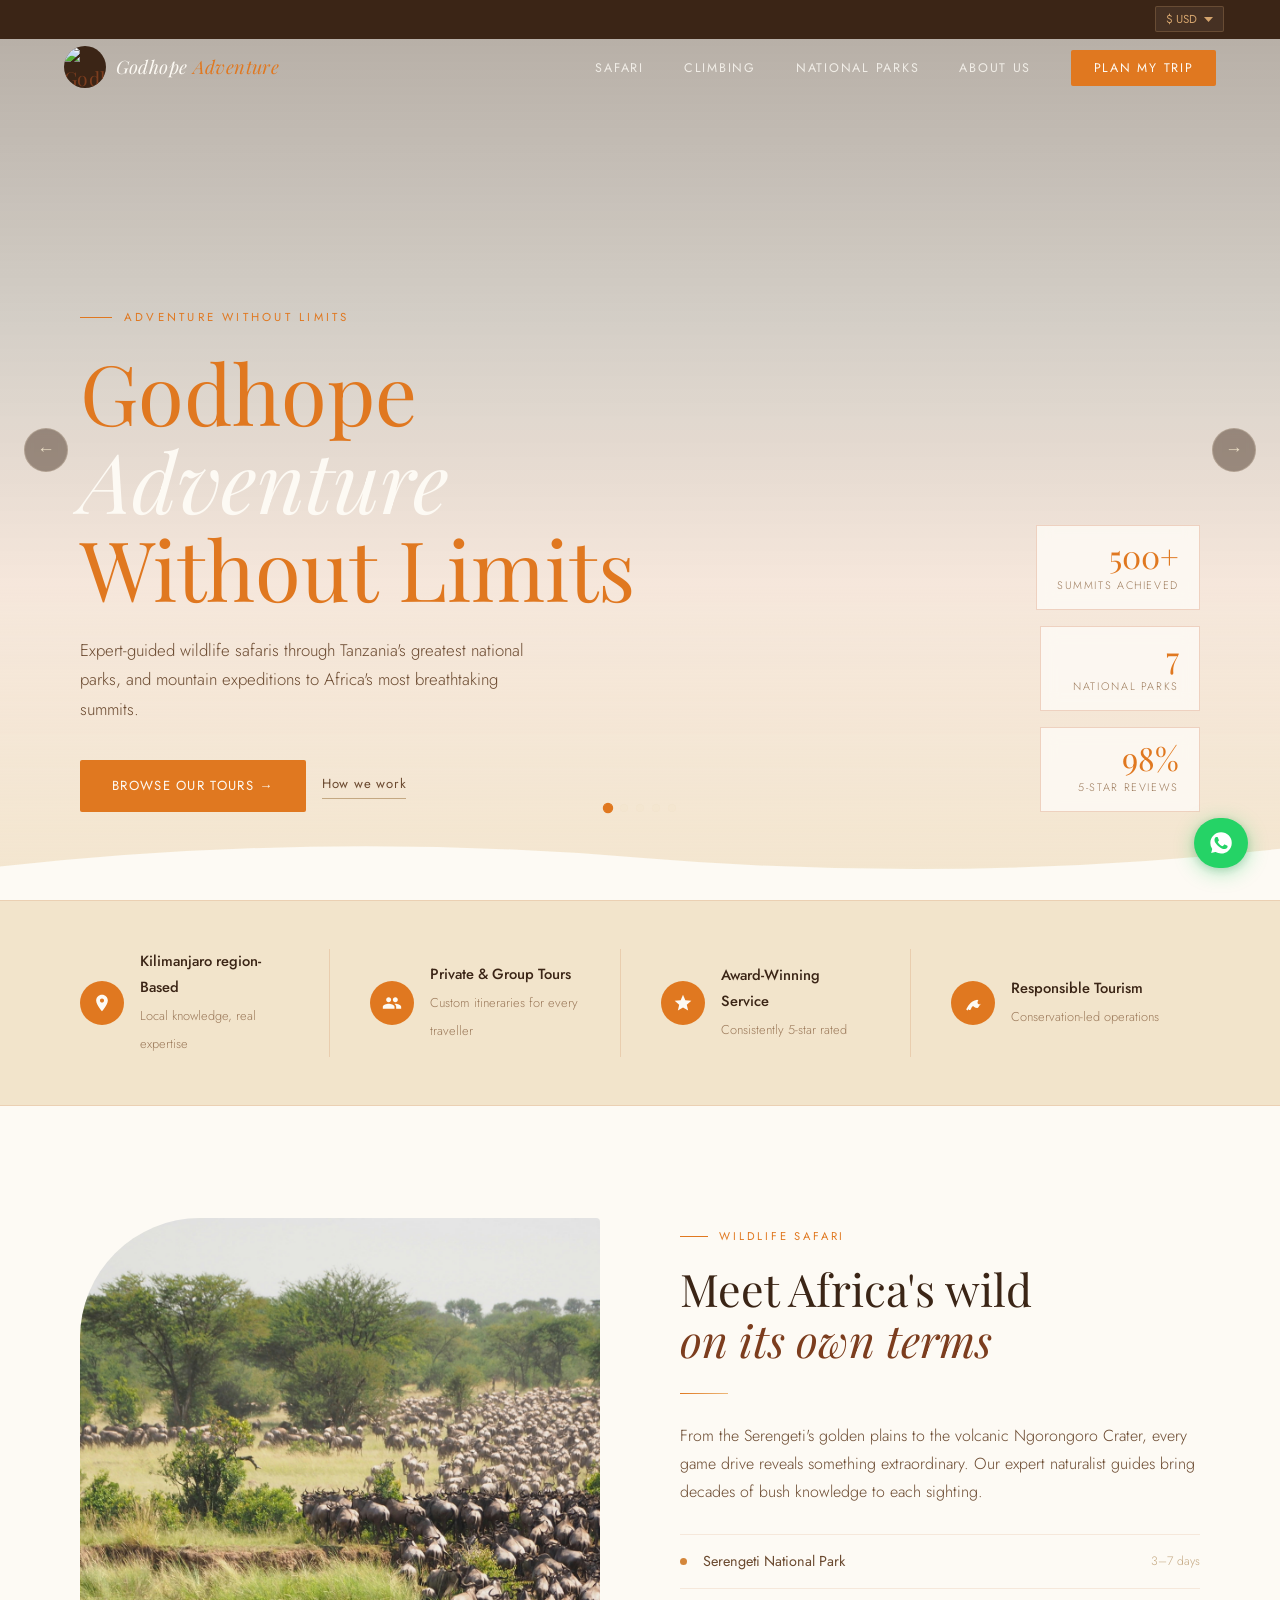
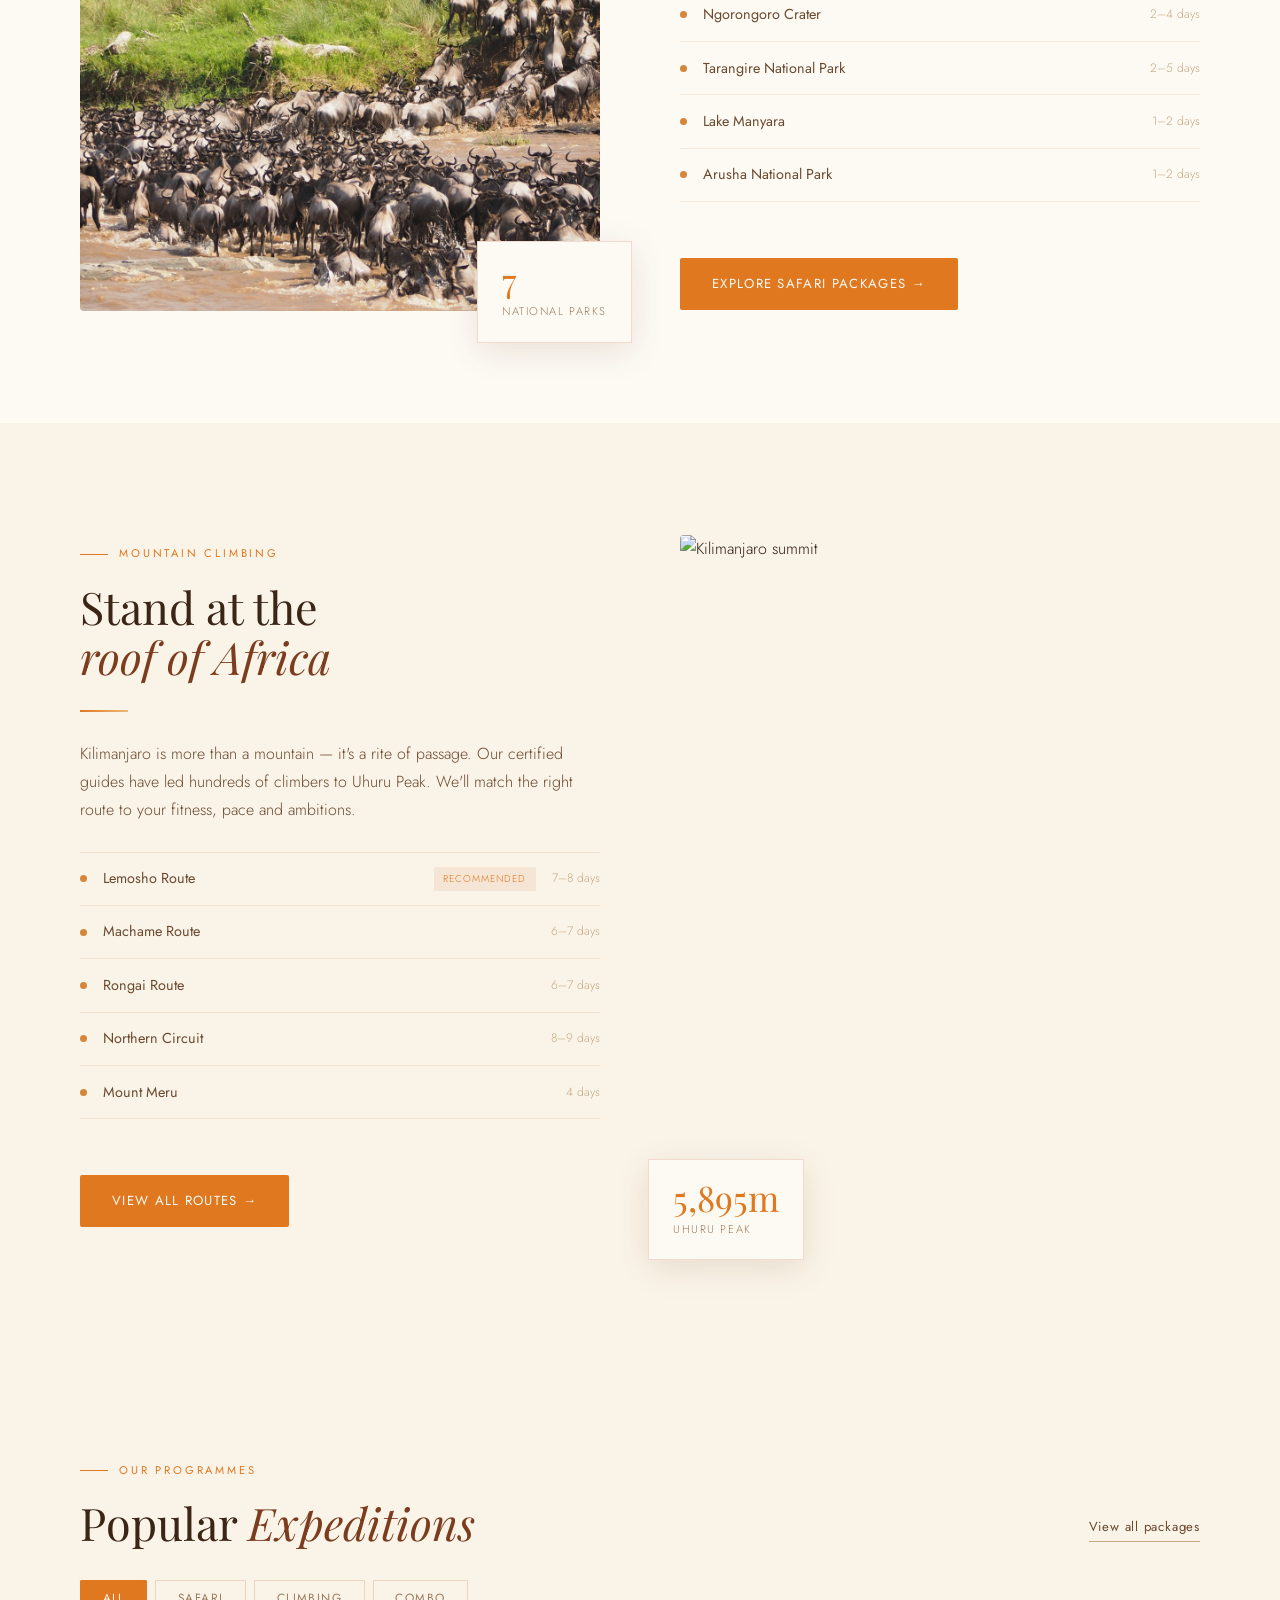
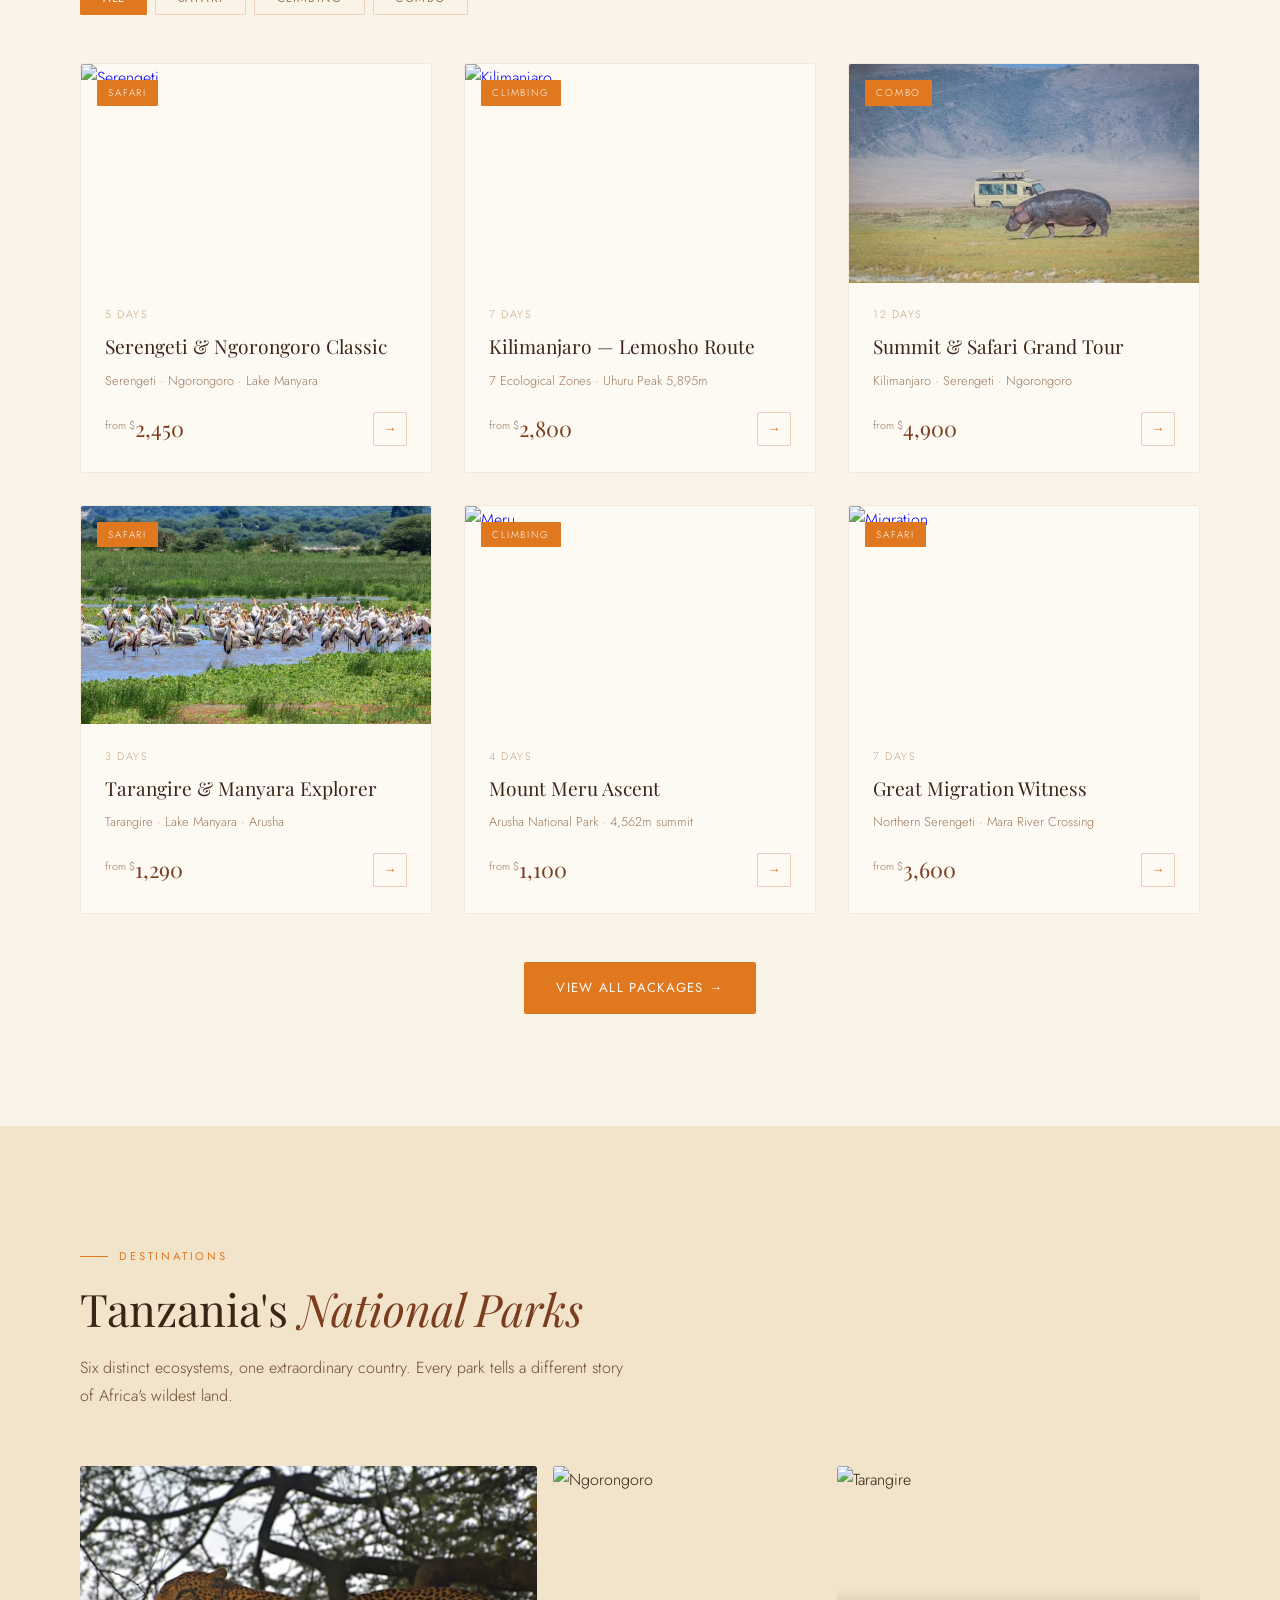
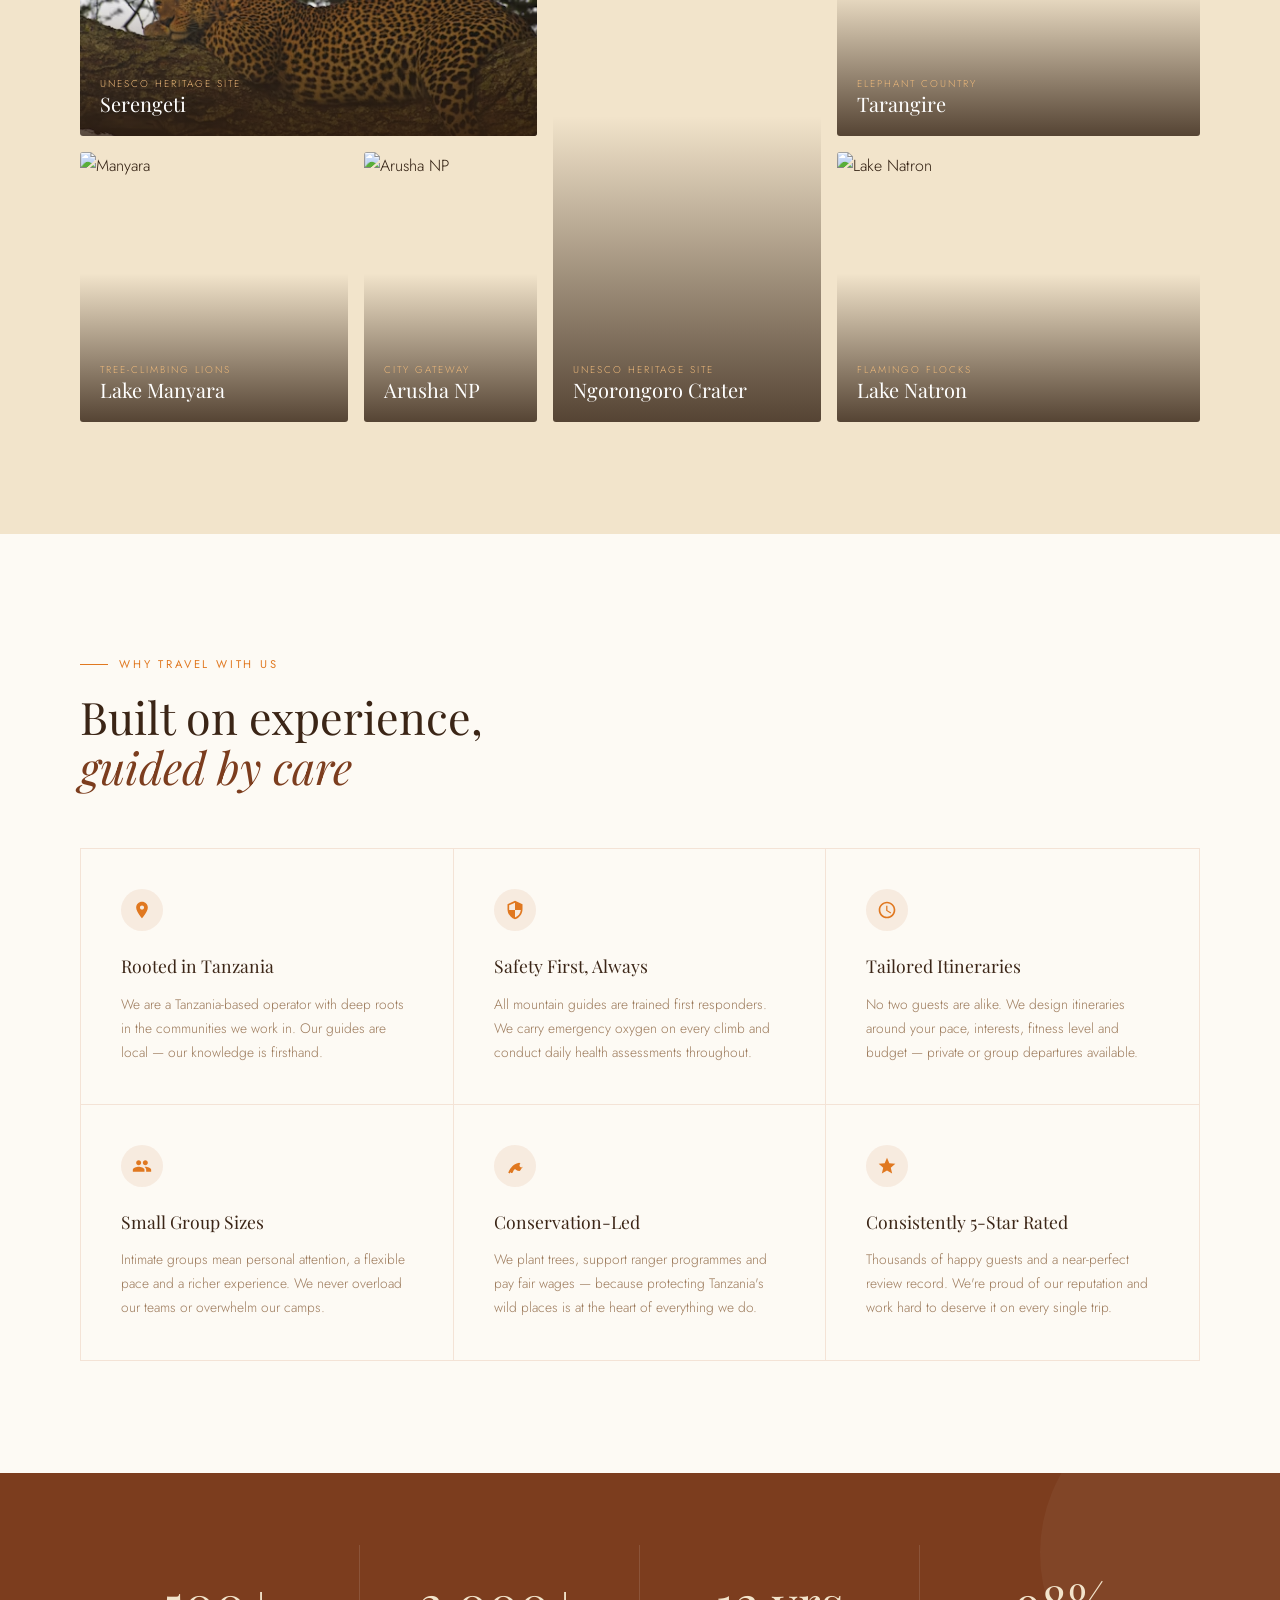
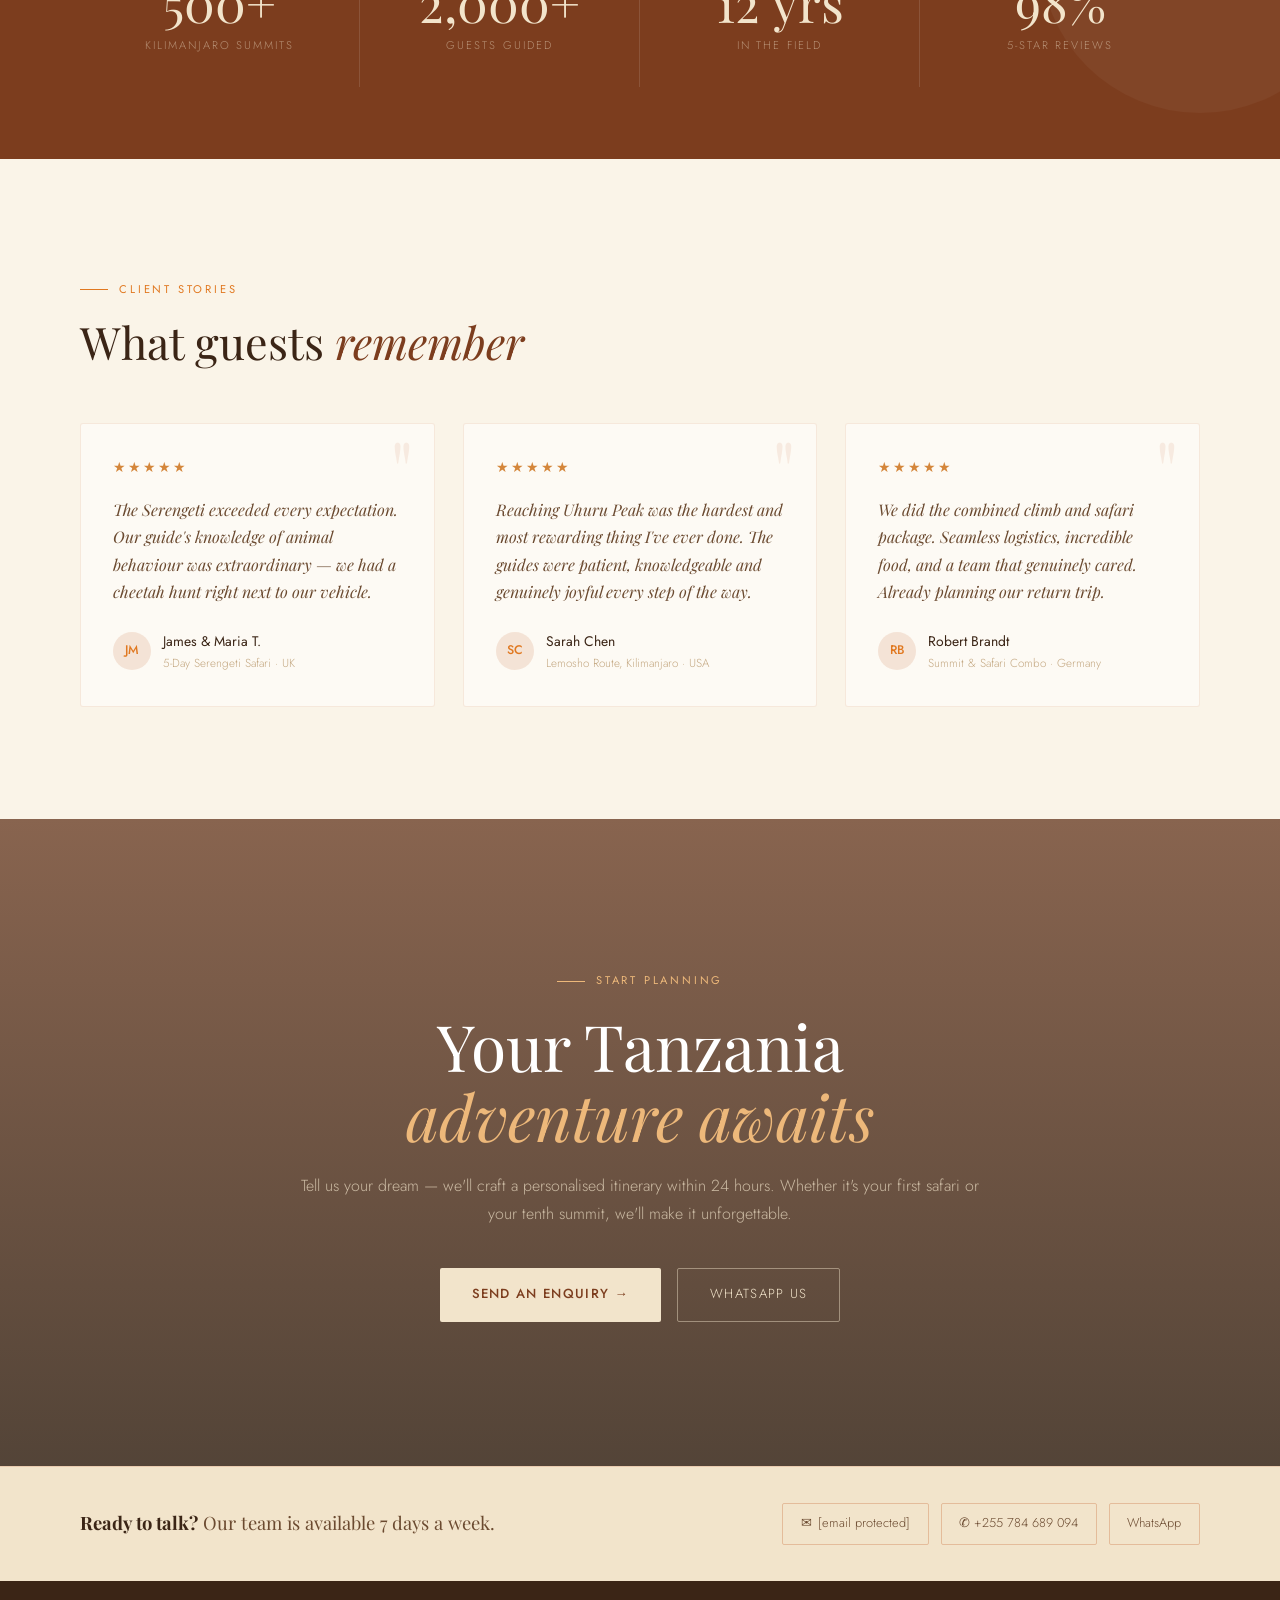
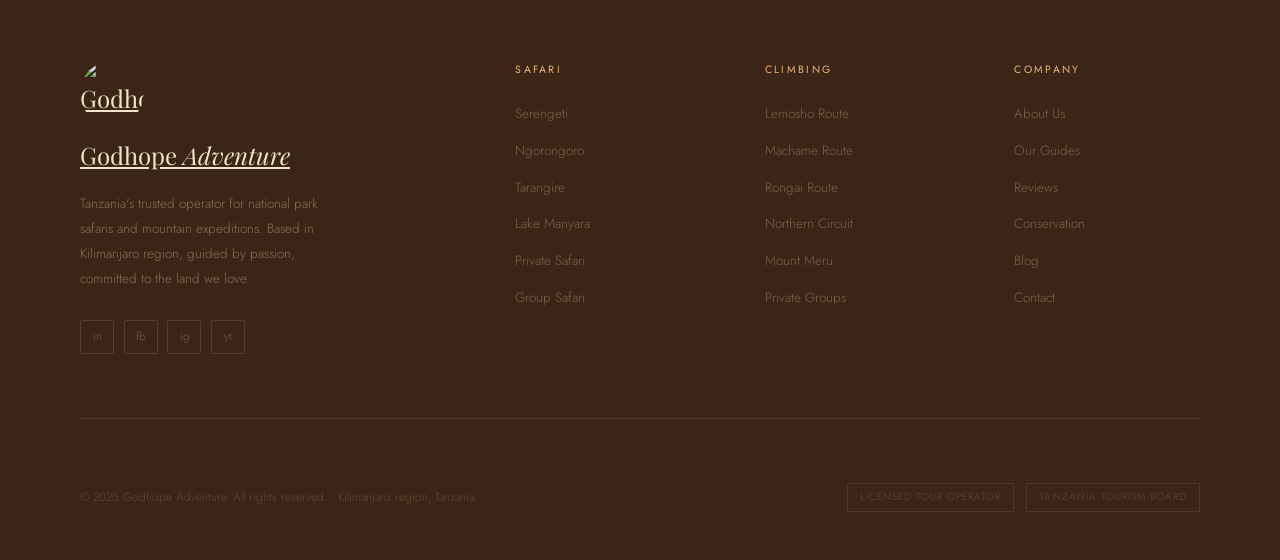
==== index.html @ 9b7dcb8c "Update index.html" ====
<!DOCTYPE html>
<html lang="en">
<head>
<meta charset="UTF-8">
<meta name="viewport" content="width=device-width, initial-scale=1.0">
<title>Godhope Adventure | Tanzania Safari &amp; Climbing</title>
<link rel="icon" type="logo.jpg" href="favicon.ico">
<link rel="preconnect" href="https://fonts.googleapis.com">
<link href="https://fonts.googleapis.com/css2?family=Playfair+Display:ital,wght@0,400;0,500;1,400;1,500&family=Jost:wght@300;400;500&display=swap" rel="stylesheet">
<style>
/* ── FLOATING WHATSAPP ── */
.wa-float{position:fixed;bottom:2rem;right:2rem;z-index:800;display:flex;align-items:center;gap:.6rem;background:#25D366;color:#fff;padding:.75rem 1.1rem .75rem .85rem;border-radius:50px;text-decoration:none;box-shadow:0 4px 20px rgba(37,211,102,.4),0 2px 8px rgba(0,0,0,.15);transition:transform .2s,box-shadow .2s,max-width .3s,padding .3s;overflow:hidden;max-width:54px;animation:wa-pulse 2.5s ease-out 2s 3}
.wa-float:hover{transform:translateY(-2px);box-shadow:0 8px 28px rgba(37,211,102,.5),0 4px 12px rgba(0,0,0,.15);max-width:200px;padding:.75rem 1.25rem .75rem .9rem}
.wa-float svg{width:26px;height:26px;fill:#fff;flex-shrink:0}
.wa-float-label{font-family:var(--sans);font-size:.82rem;font-weight:500;letter-spacing:.04em;white-space:nowrap;opacity:0;transform:translateX(-6px);transition:opacity .2s .05s,transform .2s .05s;pointer-events:none}
.wa-float:hover .wa-float-label{opacity:1;transform:translateX(0)}
@keyframes wa-pulse{0%{box-shadow:0 0 0 0 rgba(37,211,102,.5),0 4px 20px rgba(37,211,102,.4)}70%{box-shadow:0 0 0 12px rgba(37,211,102,0),0 4px 20px rgba(37,211,102,.4)}100%{box-shadow:0 0 0 0 rgba(37,211,102,0),0 4px 20px rgba(37,211,102,.4)}}
@media(max-width:960px){.wa-float{bottom:1.25rem;right:1.25rem;padding:.7rem;border-radius:50%;max-width:48px}.wa-float:hover{max-width:48px;padding:.7rem;border-radius:50%}.wa-float-label{display:none}}

/* ── NAV ── */
nav{position:fixed;top:0;left:0;right:0;z-index:500;display:flex;align-items:center;justify-content:space-between;padding:1rem 4rem;transition:background .35s,padding .3s,box-shadow .3s}
nav.scrolled{background:rgba(253,250,244,.97);padding:.75rem 4rem;box-shadow:0 1px 0 rgba(124,61,30,.12);backdrop-filter:blur(12px)}
.nav-logo{display:flex;align-items:center;gap:.55rem;text-decoration:none;flex-shrink:0}
.nav-logo-img{width:44px;height:44px;object-fit:contain;border-radius:50%;background:var(--bark);flex-shrink:0}
.nav-logo-text{font-family:var(--serif);font-size:1.15rem;line-height:1.2;color:var(--warm-white);transition:color .3s}
.nav-logo-text em{font-style:italic;color:var(--amber-pale)}
nav.scrolled .nav-logo-text{color:var(--bark)}
nav.scrolled .nav-logo-text em{color:var(--terra)}
.nav-links{display:flex;gap:2.25rem;list-style:none;align-items:center}
.nav-links a{color:rgba(253,250,244,.85);text-decoration:none;font-size:.78rem;letter-spacing:.13em;text-transform:uppercase;font-weight:400;transition:color .2s;white-space:nowrap}
nav.scrolled .nav-links a{color:var(--text-mid)}
.nav-links a:hover{color:var(--amber-pale)}
nav.scrolled .nav-links a:hover{color:var(--terra)}
.nav-cta{background:var(--terra)!important;color:var(--warm-white)!important;padding:.5rem 1.25rem!important;border-radius:2px;border-bottom:none!important;transition:background .2s!important}
.nav-cta:hover{background:var(--clay)!important}
.hamburger{display:none;flex-direction:column;gap:5px;cursor:pointer;z-index:600;padding:4px;background:none;border:none}
.hamburger span{display:block;width:24px;height:2px;background:rgba(253,250,244,.9);border-radius:2px;transition:background .3s}
nav.scrolled .hamburger span{background:var(--bark)}
/* ── MOBILE NAV ─────────────────────────────────────── */
.mobile-nav{
  display:none;
  position:fixed;
  inset:0;
  z-index:700;
  flex-direction:column;
  align-items:center;
  justify-content:center;
  gap:0;
  background:var(--bark);
  overflow-y:auto;
}
.mobile-nav.open{display:flex}
.mobile-nav-close{
  position:absolute;
  top:1.25rem;
  right:1.25rem;
  width:40px;
  height:40px;
  display:flex;
  align-items:center;
  justify-content:center;
  font-size:1.4rem;
  color:var(--sand);
  cursor:pointer;
  background:rgba(255,255,255,.08);
  border:1px solid rgba(242,228,203,.15);
  border-radius:50%;
  line-height:1;
  transition:background .2s,color .2s;
}
.mobile-nav-close:hover{background:var(--terra);color:#fff;border-color:var(--terra)}
.mob-nav-logo{
  width:80px;
  height:80px;
  object-fit:contain;
  border-radius:50%;
  background:rgba(255,255,255,.08);
  display:block;
  flex-shrink:0;
  margin-bottom:1.5rem;
  border:2px solid rgba(237,184,122,.2);
}
.mobile-nav a{
  font-family:var(--serif);
  font-size:1.6rem;
  font-weight:400;
  color:rgba(242,228,203,.75);
  text-decoration:none;
  padding:.6rem 2rem;
  width:100%;
  text-align:center;
  transition:color .2s,background .2s;
  border-bottom:1px solid rgba(242,228,203,.06);
}
.mobile-nav a:first-of-type{border-top:1px solid rgba(242,228,203,.06)}
.mobile-nav a:hover{color:var(--amber-pale);background:rgba(255,255,255,.04)}
.mobile-nav a.active{
  color:var(--terra);
  background:rgba(224,120,32,.08);
}
.mobile-nav .mob-nav-cta{
  margin-top:1.5rem;
  background:var(--terra);
  color:#fff !important;
  border-radius:2px;
  padding:.75rem 2.5rem !important;
  font-size:1rem !important;
  border:none !important;
  width:auto !important;
  font-family:var(--sans) !important;
  letter-spacing:.08em;
  text-transform:uppercase;
}
.mobile-nav .mob-nav-cta:hover{background:var(--clay) !important}

@media(max-width:960px){
  nav{padding:.9rem 1.5rem!important}
  .nav-links{display:none!important}
  .hamburger{display:flex!important}
}

*, *::before, *::after { box-sizing: border-box; margin: 0; padding: 0; }

:root {
  --clay:        #7C3D1E;
  --clay-dark:   #5A2A0F;
  --terra:       #E07820;
  --terra-light: #F0963A;
  --amber:       #D4863A;
  --amber-pale:  #EDB87A;
  --sand:        #F2E4CB;
  --sand-light:  #FAF4E8;
  --sand-mid:    #EDD9B6;
  --bark:        #3B2516;
  --bark-mid:    #5C3D26;
  --warm-white:  #FDFAF4;
  --text:        #2E1C0E;
  --text-mid:    #6B4A30;
  --text-muted:  #9C7A5B;
  --text-faint:  #C4A882;
  --serif: 'Playfair Display', Georgia, serif;
  --sans: 'Jost', sans-serif;
}

html { scroll-behavior: smooth; }
body {
  background: var(--warm-white);
  color: var(--text);
  font-family: var(--sans);
  font-weight: 300;
  line-height: 1.75;
  overflow-x: hidden;
}


nav.scrolled {
  background: rgba(253,250,244,0.96);
  padding: 1rem 5rem;
  box-shadow: 0 1px 0 rgba(124,61,30,0.12);
  backdrop-filter: blur(12px);
}
.nav-logo {
  font-family: var(--serif);
  font-size: 1.2rem;
  color: var(--clay);
  text-decoration: none;
  letter-spacing: 0.02em;
  display: flex;
  align-items: center;
  gap: 0.6rem;
}
.nav-logo-img {
  width: 42px; height: 42px;
  object-fit: contain; border-radius: 50%;
  flex-shrink: 0; background: var(--bark);
}
.nav-logo-text { line-height: 1.15; }
.nav-logo-text em { font-style: italic; color: var(--terra); }
nav.scrolled .nav-logo-text { color: var(--bark); }
.nav-logo span { font-style: italic; }
.nav-links { display: flex; gap: 2.5rem; list-style: none; }
.nav-links a {
  color: rgba(253,250,244,0.82);
  text-decoration: none;
  font-size: 0.78rem;
  letter-spacing: 0.14em;
  text-transform: uppercase;
  font-weight: 400;
  transition: color 0.2s;
}
nav.scrolled .nav-links a { color: var(--text-mid); }
.nav-links a:hover { color: var(--amber-pale); }
nav.scrolled .nav-links a:hover { color: var(--terra); }
.nav-cta {
  background: var(--terra) !important;
  color: var(--warm-white) !important;
  padding: 0.55rem 1.4rem !important;
  border-radius: 2px;
  transition: background 0.2s !important;
}
nav.scrolled .nav-cta { color: var(--warm-white) !important; }
.nav-cta:hover { background: var(--clay) !important; color: var(--warm-white) !important; }
.hamburger { display: none; flex-direction: column; gap: 5px; cursor: pointer; }
.hamburger span { display: block; width: 22px; height: 1.5px; background: var(--warm-white); transition: background 0.3s; }
nav.scrolled .hamburger span { background: var(--terra); }

/* ── HERO ── */
.hero {
  height: 100vh; min-height: 640px;
  position: relative; overflow: hidden;
  display: flex; align-items: flex-end;
}

  
/* ── HERO SLIDESHOW ── */
.hero-slides { position:absolute; inset:0; }
.hero-slide {
  position:absolute; inset:0;
  background-size:cover; background-position:center;
  opacity:0;
  transition:opacity 1.2s ease-in-out;
  will-change:opacity;
}
.hero-slide.active { opacity:1; }
 
/* Arrows */
.hero-arrow {
  position:absolute; top:50%; z-index:4;
  transform:translateY(-50%);
  width:44px; height:44px;
  background:rgba(59,37,22,.45);
  border:1px solid rgba(242,228,203,.25);
  border-radius:50%;
  display:flex; align-items:center; justify-content:center;
  cursor:pointer; color:rgba(242,228,203,.9);
  font-size:1.1rem; line-height:1;
  transition:background .2s, border-color .2s;
  backdrop-filter:blur(4px);
  user-select:none;
}
.hero-arrow:hover { background:var(--terra); border-color:var(--terra); }
.hero-arrow-prev { left:1.5rem; }
.hero-arrow-next { right:1.5rem; }
 
/* Dots */
.hero-dots {
  position:absolute; bottom:5.5rem; left:50%;
  transform:translateX(-50%);
  display:flex; gap:.5rem; z-index:4;
}
.hero-dot {
  width:8px; height:8px; border-radius:50%;
  background:rgba(242,228,203,.35);
  border:1px solid rgba(242,228,203,.4);
  cursor:pointer;
  transition:background .3s, transform .3s;
}
.hero-dot.active {
  background:var(--terra);
  border-color:var(--terra);
  transform:scale(1.3);
}
 
@media(max-width:768px){
  .hero-arrow { width:36px; height:36px; font-size:.9rem; }
  .hero-arrow-prev { left:.75rem; }
  .hero-arrow-next { right:.75rem; }
}

  
.hero-overlay {
  position: absolute; inset: 0;
  background: linear-gradient(
    to bottom,
    rgba(46,28,14,0.35) 0%,
    rgba(46,28,14,0.2) 35%,
    rgba(196,98,45,0.12) 65%,
    rgba(242,228,203,0.92) 100%
  );
}
.hero-arch {
  position: absolute; bottom: -2px; left: 0; right: 0; z-index: 2;
}
.hero-arch svg { display: block; width: 100%; }
.hero-content {
  position: relative; z-index: 3;
  width: 100%;
  padding: 0 5rem 5.5rem;
  display: grid;
  grid-template-columns: 1fr auto;
  align-items: flex-end;
  gap: 3rem;
}
.hero-text { max-width: 680px; }
.hero-eyebrow {
  display: inline-flex; align-items: center; gap: 0.75rem;
  font-size: 0.72rem; letter-spacing: 0.28em; text-transform: uppercase;
  color: var(--terra); font-weight: 400; margin-bottom: 1.25rem;
}
.hero-eyebrow::before {
  content: '';
  display: block; width: 32px; height: 1px; background: var(--terra);
}
.hero-h1 {
  font-family: var(--serif);
  font-size: clamp(3rem, 6.5vw, 5.5rem);
  font-weight: 400; line-height: 1.06;
  color: var(--terra);
  margin-bottom: 1.5rem;
}
.hero-h1 em { font-style: italic; color: var(--warm-white); }
.hero-sub {
  font-size: 1.05rem; color: var(--text-mid); max-width: 460px; margin-bottom: 2.25rem;
}
.hero-cta-row { display: flex; gap: 1rem; align-items: center; flex-wrap: wrap; }
.btn-primary {
  display: inline-flex; align-items: center; gap: 0.6rem;
  background: var(--terra);
  color: var(--warm-white);
  padding: 0.9rem 2rem;
  font-size: 0.82rem; letter-spacing: 0.1em; text-transform: uppercase; font-weight: 400;
  text-decoration: none;
  transition: background 0.2s, transform 0.2s;
  border-radius: 2px;
}
.btn-primary:hover { background: var(--clay); transform: translateY(-1px); }
.btn-ghost {
  display: inline-flex; align-items: center; gap: 0.5rem;
  color: var(--text-mid); font-size: 0.82rem; letter-spacing: 0.06em;
  text-decoration: none; font-weight: 400;
  border-bottom: 1px solid var(--text-faint);
  padding-bottom: 2px;
  transition: color 0.2s, border-color 0.2s;
}
.btn-ghost:hover { color: var(--terra); border-color: var(--terra); }
.hero-aside {}
.hero-badges { display: flex; flex-direction: column; gap: 1rem; align-items: flex-end; }
.hero-badge {
  background: rgba(253,250,244,0.88);
  border: 1px solid rgba(196,98,45,0.25);
  backdrop-filter: blur(8px);
  padding: 0.9rem 1.25rem;
  text-align: right; min-width: 160px;
}
.hero-badge-n {
  font-family: var(--serif); font-size: 2rem; color: var(--terra); line-height: 1;
}
.hero-badge-l {
  font-size: 0.68rem; letter-spacing: 0.15em; text-transform: uppercase;
  color: var(--text-muted); margin-top: 0.2rem;
}

/* ── SECTION COMMONS ── */
section { padding: 7rem 5rem; }
.container { max-width: 1200px; margin: 0 auto; }
.section-eyebrow {
  display: inline-flex; align-items: center; gap: 0.7rem;
  font-size: 0.7rem; letter-spacing: 0.25em; text-transform: uppercase;
  color: var(--terra); font-weight: 400; margin-bottom: 1.1rem;
}
.section-eyebrow::before { content: ''; display: block; width: 28px; height: 1px; background: var(--terra); }
.section-h2 {
  font-family: var(--serif);
  font-size: clamp(2rem, 3.5vw, 3rem);
  font-weight: 400; line-height: 1.12; color: var(--bark);
  margin-bottom: 1.25rem;
}
.section-h2 em { font-style: italic; color: var(--clay); }
.section-lead { font-size: 1rem; color: var(--text-mid); max-width: 560px; }
.ruled-line {
  width: 48px; height: 1.5px;
  background: linear-gradient(to right, var(--terra), var(--amber-pale));
  margin: 1.75rem 0;
}

/* ── INTRO BAND ── */
.intro-band {
  background: var(--sand);
  padding: 3rem 5rem;
  display: flex; gap: 0;
  border-top: 1px solid rgba(196,98,45,0.15);
  border-bottom: 1px solid rgba(196,98,45,0.15);
}
.intro-pill {
  display: flex; align-items: center; gap: 1rem;
  flex: 1; padding: 0 2.5rem;
  border-right: 1px solid rgba(196,98,45,0.18);
}
.intro-pill:first-child { padding-left: 0; }
.intro-pill:last-child { border-right: none; }
.intro-pill-icon {
  width: 44px; height: 44px; flex-shrink: 0;
  background: var(--terra);
  border-radius: 50%;
  display: flex; align-items: center; justify-content: center;
}
.intro-pill-icon svg { fill: var(--warm-white); width: 20px; height: 20px; }
.intro-pill-text strong { display: block; font-weight: 500; color: var(--bark); font-size: 0.92rem; }
.intro-pill-text span { font-size: 0.8rem; color: var(--text-muted); }

/* ── SPLIT SECTIONS ── */
.split { display: grid; grid-template-columns: 1fr 1fr; gap: 5rem; align-items: center; }
.split-visual { position: relative; }
.split-img-frame {
  position: relative; overflow: hidden;
  aspect-ratio: 3/4;
  border-radius: 120px 4px 4px 4px;
}
.split-img-frame.alt { border-radius: 4px 4px 4px 120px; }
.split-img-frame img {
  width: 100%; height: 100%; object-fit: cover;
  transition: transform 0.7s ease;
}
.split-img-frame:hover img { transform: scale(1.04); }
.split-float {
  position: absolute; bottom: -2rem; right: -2rem;
  background: var(--warm-white);
  border: 1px solid rgba(196,98,45,0.2);
  padding: 1.25rem 1.5rem;
  box-shadow: 0 8px 32px rgba(91,42,15,0.12);
  min-width: 155px;
}
.split-float-l { position: absolute; bottom: -2rem; left: -2rem; right: auto; }
.split-float .n { font-family: var(--serif); font-size: 2.2rem; color: var(--terra); line-height: 1; }
.split-float .l { font-size: 0.7rem; letter-spacing: 0.14em; text-transform: uppercase; color: var(--text-muted); margin-top: 0.3rem; }
.route-list { margin: 1.75rem 0; display: flex; flex-direction: column; }
.route-row {
  display: flex; align-items: center;
  padding: 0.85rem 0;
  border-bottom: 1px solid rgba(196,98,45,0.12);
  gap: 1rem; text-decoration: none;
  transition: padding-left 0.2s;
}
.route-row:first-child { border-top: 1px solid rgba(196,98,45,0.12); }
.route-row:hover { padding-left: 0.5rem; }
.rdot { width: 7px; height: 7px; border-radius: 50%; background: var(--amber); flex-shrink: 0; transition: background 0.2s; }
.route-row:hover .rdot { background: var(--terra); }
.rname { flex: 1; font-size: 0.9rem; color: var(--text-mid); font-weight: 400; }
.rbadge {
  font-size: 0.62rem; letter-spacing: 0.1em; text-transform: uppercase;
  color: var(--terra); background: rgba(196,98,45,0.1);
  padding: 0.2rem 0.6rem; border-radius: 1px; white-space: nowrap;
}
.rdays { font-size: 0.76rem; color: var(--text-faint); white-space: nowrap; }

/* ── TOURS ── */
.tours-section { background: var(--sand-light); }
.filter-row { display: flex; gap: 0.5rem; margin-bottom: 3rem; flex-wrap: wrap; }
.flt {
  background: none; border: 1px solid rgba(196,98,45,0.22);
  padding: 0.5rem 1.35rem;
  font-family: var(--sans); font-size: 0.74rem;
  letter-spacing: 0.12em; text-transform: uppercase; font-weight: 400;
  color: var(--text-muted); cursor: pointer;
  transition: all 0.2s; border-radius: 1px;
}
.flt.on { background: var(--terra); border-color: var(--terra); color: var(--warm-white); }
.flt:hover:not(.on) { border-color: var(--terra); color: var(--terra); }
.tours-grid { display: grid; grid-template-columns: repeat(3, 1fr); gap: 2rem; }
.tour-card {
  background: var(--warm-white);
  border: 1px solid rgba(196,98,45,0.12);
  overflow: hidden; cursor: pointer; text-decoration: none;
  display: block; transition: box-shadow 0.3s, transform 0.3s;
  border-radius: 3px;
}
.tour-card:hover { box-shadow: 0 12px 40px rgba(124,61,30,0.14); transform: translateY(-4px); }
.tour-card-img { aspect-ratio: 16/10; overflow: hidden; position: relative; }
.tour-card-img img { width: 100%; height: 100%; object-fit: cover; transition: transform 0.5s; }
.tour-card:hover .tour-card-img img { transform: scale(1.06); }
.tour-tag {
  position: absolute; top: 1rem; left: 1rem;
  background: var(--terra); color: var(--warm-white);
  font-size: 0.62rem; letter-spacing: 0.18em; text-transform: uppercase;
  padding: 0.25rem 0.7rem; border-radius: 1px;
}
.tour-body { padding: 1.4rem 1.5rem 1.5rem; }
.tour-days { font-size: 0.68rem; letter-spacing: 0.14em; text-transform: uppercase; color: var(--text-faint); margin-bottom: 0.35rem; }
.tour-title { font-family: var(--serif); font-size: 1.2rem; color: var(--bark); margin-bottom: 0.4rem; }
.tour-parks { font-size: 0.8rem; color: var(--text-muted); margin-bottom: 1.1rem; }
.tour-footer { display: flex; align-items: center; justify-content: space-between; }
.tour-price { font-family: var(--serif); font-size: 1.35rem; color: var(--clay); }
.tour-price sup { font-family: var(--sans); font-size: 0.68rem; color: var(--text-muted); }
.tour-arrow {
  width: 34px; height: 34px;
  border: 1px solid rgba(196,98,45,0.3);
  display: flex; align-items: center; justify-content: center;
  color: var(--terra); font-size: 0.85rem; border-radius: 2px;
  transition: background 0.2s, color 0.2s;
}
.tour-card:hover .tour-arrow { background: var(--terra); color: var(--warm-white); }

/* ── PARKS MOSAIC ── */
.parks-section { background: var(--sand); padding: 7rem 5rem; }
.parks-mosaic {
  display: grid;
  grid-template-columns: repeat(12, 1fr);
  grid-template-rows: 270px 270px;
  gap: 1rem; margin-top: 3.5rem;
}
.pk { position: relative; overflow: hidden; cursor: pointer; border-radius: 3px; }
.pk:nth-child(1) { grid-column: 1/6; grid-row: 1/2; }
.pk:nth-child(2) { grid-column: 6/9; grid-row: 1/3; }
.pk:nth-child(3) { grid-column: 9/13; grid-row: 1/2; }
.pk:nth-child(4) { grid-column: 1/4; grid-row: 2/3; }
.pk:nth-child(5) { grid-column: 4/6; grid-row: 2/3; }
.pk:nth-child(6) { grid-column: 9/13; grid-row: 2/3; }
.pk img { width: 100%; height: 100%; object-fit: cover; transition: transform 0.55s; }
.pk:hover img { transform: scale(1.06); }
.pk-over { position: absolute; inset: 0; background: linear-gradient(to top, rgba(46,28,14,0.8) 0%, transparent 55%); }
.pk-info { position: absolute; bottom: 0; left: 0; right: 0; padding: 1.25rem; }
.pk-label { font-size: 0.62rem; letter-spacing: 0.2em; text-transform: uppercase; color: var(--amber-pale); }
.pk-name { font-family: var(--serif); font-size: 1.25rem; color: #fff; line-height: 1.2; }

/* ── TRUST GRID ── */
.trust-section { background: var(--warm-white); }
.trust-grid {
  display: grid; grid-template-columns: repeat(3, 1fr); gap: 0;
  border: 1px solid rgba(196,98,45,0.15); margin-top: 3.5rem;
}
.trust-card {
  padding: 2.5rem;
  border-right: 1px solid rgba(196,98,45,0.15);
  border-bottom: 1px solid rgba(196,98,45,0.15);
  transition: background 0.25s;
}
.trust-card:hover { background: rgba(242,228,203,0.42); }
.trust-card:nth-child(3n) { border-right: none; }
.trust-card:nth-last-child(-n+3) { border-bottom: none; }
.trust-icon {
  width: 42px; height: 42px; margin-bottom: 1.25rem;
  background: rgba(196,98,45,0.1); border-radius: 50%;
  display: flex; align-items: center; justify-content: center;
}
.trust-icon svg { fill: var(--terra); width: 20px; height: 20px; }
.trust-title { font-family: var(--serif); font-size: 1.1rem; color: var(--bark); margin-bottom: 0.6rem; }
.trust-text { font-size: 0.86rem; color: var(--text-muted); line-height: 1.75; }

/* ── STATS BAND ── */
.stats-band {
  background: var(--clay);
  padding: 4.5rem 5rem;
  position: relative; overflow: hidden;
}
.stats-band::before {
  content: ''; position: absolute; top: -80px; right: -80px;
  width: 320px; height: 320px; border-radius: 50%;
  background: rgba(255,255,255,0.04);
}
.stats-inner {
  max-width: 1200px; margin: 0 auto;
  display: grid; grid-template-columns: repeat(4,1fr); gap: 0;
  position: relative; z-index: 2;
}
.stat-item {
  padding: 2rem 2.5rem; text-align: center;
  border-right: 1px solid rgba(255,255,255,0.12);
}
.stat-item:last-child { border-right: none; }
.stat-n { font-family: var(--serif); font-size: 3.2rem; font-weight: 400; color: var(--sand); line-height: 1; }
.stat-l { font-size: 0.7rem; letter-spacing: 0.18em; text-transform: uppercase; color: rgba(242,228,203,0.5); margin-top: 0.5rem; }

/* ── TESTIMONIALS ── */
.testi-section { background: var(--sand-light); }
.testi-grid { display: grid; grid-template-columns: repeat(3,1fr); gap: 1.75rem; margin-top: 3.5rem; }
.testi-card {
  background: var(--warm-white);
  border: 1px solid rgba(196,98,45,0.12);
  padding: 2rem; position: relative; border-radius: 3px;
}
.testi-q { font-family: var(--serif); font-size: 5rem; line-height: 0.7; color: rgba(196,98,45,0.1); position: absolute; top: 1rem; right: 1.25rem; }
.testi-stars { color: var(--amber); font-size: 0.85rem; letter-spacing: 2px; margin-bottom: 1rem; }
.testi-text { font-family: var(--serif); font-style: italic; font-size: 1rem; color: var(--text-mid); line-height: 1.7; margin-bottom: 1.5rem; }
.testi-author { display: flex; align-items: center; gap: 0.75rem; }
.testi-av { width: 38px; height: 38px; border-radius: 50%; background: rgba(196,98,45,0.15); display: flex; align-items: center; justify-content: center; font-size: 0.78rem; color: var(--terra); font-weight: 500; }
.testi-name { font-size: 0.87rem; color: var(--bark); font-weight: 400; }
.testi-trip { font-size: 0.73rem; color: var(--text-faint); }

/* ── CTA ── */
.cta-section { position: relative; padding: 9rem 5rem; overflow: hidden; text-align: center; }
.cta-bg {
  position: absolute; inset: 0;
  background: linear-gradient(rgba(91,42,15,0.72), rgba(46,28,14,0.82)),
    url('https://images.unsplash.com/photo-1509316785289-025f5b846b35?w=1800&q=80') center/cover no-repeat;
}
.cta-inner { position: relative; z-index: 2; max-width: 680px; margin: 0 auto; }
.cta-eyebrow { display: inline-flex; align-items: center; gap: 0.7rem; font-size: 0.7rem; letter-spacing: 0.25em; text-transform: uppercase; color: var(--amber-pale); font-weight: 400; margin-bottom: 1.25rem; }
.cta-eyebrow::before { content: ''; display: block; width: 28px; height: 1px; background: var(--amber-pale); }
.cta-h2 { font-family: var(--serif); font-size: clamp(2.4rem, 5vw, 4rem); font-weight: 400; color: #fff; line-height: 1.1; margin-bottom: 1.25rem; }
.cta-h2 em { font-style: italic; color: var(--amber-pale); }
.cta-p { font-size: 1rem; color: rgba(242,228,203,0.7); margin-bottom: 2.5rem; }
.cta-btns { display: flex; gap: 1rem; justify-content: center; flex-wrap: wrap; }
.btn-light { display: inline-flex; align-items: center; gap: 0.5rem; background: var(--sand); color: var(--clay); padding: 0.9rem 2rem; font-size: 0.82rem; letter-spacing: 0.1em; text-transform: uppercase; font-weight: 500; text-decoration: none; border-radius: 2px; transition: background 0.2s; }
.btn-light:hover { background: var(--warm-white); }
.btn-ol { display: inline-flex; align-items: center; gap: 0.5rem; border: 1px solid rgba(242,228,203,0.45); color: var(--sand); padding: 0.9rem 2rem; font-size: 0.82rem; letter-spacing: 0.1em; text-transform: uppercase; text-decoration: none; border-radius: 2px; transition: border-color 0.2s, background 0.2s; }
.btn-ol:hover { border-color: var(--sand); background: rgba(242,228,203,0.08); }

/* ── CONTACT STRIP ── */
.contact-strip {
  background: var(--sand);
  border-top: 1px solid rgba(196,98,45,0.18);
  padding: 2.25rem 5rem;
  display: flex; align-items: center; justify-content: space-between; gap: 2rem; flex-wrap: wrap;
}
.contact-strip-copy { font-family: var(--serif); font-size: 1.15rem; color: var(--text-mid); }
.contact-strip-copy strong { color: var(--bark); }
.contact-chips { display: flex; gap: 0.75rem; flex-wrap: wrap; }
.chip { display: inline-flex; align-items: center; gap: 0.4rem; border: 1px solid rgba(196,98,45,0.3); color: var(--text-mid); padding: 0.55rem 1.1rem; font-size: 0.8rem; text-decoration: none; border-radius: 2px; transition: border-color 0.2s, color 0.2s; }
.chip:hover { border-color: var(--terra); color: var(--terra); }

/* ── FOOTER ── */
footer { background: var(--bark); padding: 5rem 5rem 3rem; }
.footer-top { display: grid; grid-template-columns: 2fr 1fr 1fr 1fr; gap: 4rem; margin-bottom: 4rem; padding-bottom: 4rem; border-bottom: 1px solid rgba(242,228,203,0.1); }
.footer-logo { font-family: var(--serif); font-size: 1.5rem; color: var(--sand); margin-bottom: 1rem; }
.footer-about { font-size: 0.84rem; color: rgba(196,164,130,0.6); line-height: 1.85; max-width: 270px; margin-bottom: 1.75rem; }
.footer-socials { display: flex; gap: 0.6rem; }
.soc { width: 34px; height: 34px; border: 1px solid rgba(196,164,130,0.2); display: flex; align-items: center; justify-content: center; color: rgba(196,164,130,0.45); text-decoration: none; font-size: 0.72rem; border-radius: 2px; transition: all 0.2s; }
.soc:hover { border-color: var(--amber-pale); color: var(--amber-pale); }
.footer-col h5 { font-size: 0.66rem; letter-spacing: 0.22em; text-transform: uppercase; color: var(--amber-pale); margin-bottom: 1.25rem; font-weight: 400; }
.footer-col ul { list-style: none; display: flex; flex-direction: column; gap: 0.55rem; }
.footer-col ul a { color: rgba(196,164,130,0.5); text-decoration: none; font-size: 0.84rem; transition: color 0.2s; }
.footer-col ul a:hover { color: var(--sand-mid); }
.footer-bottom { display: flex; align-items: center; justify-content: space-between; font-size: 0.74rem; color: rgba(196,164,130,0.3); flex-wrap: wrap; gap: 1rem; }
.footer-certs { display: flex; gap: 0.75rem; }
.cert { border: 1px solid rgba(196,164,130,0.15); padding: 0.3rem 0.75rem; font-size: 0.64rem; letter-spacing: 0.1em; text-transform: uppercase; color: rgba(196,164,130,0.3); }

/* ── ANIMATIONS ── */
@keyframes riseIn { from { opacity: 0; transform: translateY(28px); } to { opacity: 1; transform: translateY(0); } }
.rise { opacity: 0; animation: riseIn 0.8s forwards; }
.d1 { animation-delay: 0.1s; } .d2 { animation-delay: 0.25s; } .d3 { animation-delay: 0.4s; } .d4 { animation-delay: 0.55s; }

/* ── RESPONSIVE ── */
@media (max-width: 960px) {
  nav { padding: 1.2rem 1.5rem; }
  nav.scrolled { padding: 0.9rem 1.5rem; }
  .nav-links { display: none; }
  .hamburger { display: flex; }
  section { padding: 5rem 1.5rem; }
  .intro-band { flex-direction: column; padding: 2.5rem 1.5rem; gap: 1.5rem; }
  .intro-pill { padding: 0; border-right: none; border-bottom: 1px solid rgba(196,98,45,0.15); padding-bottom: 1.5rem; }
  .intro-pill:last-child { border-bottom: none; padding-bottom: 0; }
  .hero-content { grid-template-columns: 1fr; padding: 0 1.5rem 5rem; }
  .hero-aside { display: none; }
  .split { grid-template-columns: 1fr; gap: 3rem; }
  .split-float, .split-float-l { display: none; }
  .tours-grid { grid-template-columns: 1fr; }
  .parks-mosaic { grid-template-columns: 1fr 1fr; grid-template-rows: auto; }
  .pk { grid-column: auto !important; grid-row: auto !important; aspect-ratio: 4/3; }
  .trust-grid { grid-template-columns: 1fr; }
  .trust-card { border-right: none; }
  .stats-inner { grid-template-columns: 1fr 1fr; }
  .stat-item:nth-child(2n) { border-right: none; }
  .stat-item { border-bottom: 1px solid rgba(255,255,255,0.08); }
  .testi-grid { grid-template-columns: 1fr; }
  .footer-top { grid-template-columns: 1fr; gap: 2rem; }
  .contact-strip { flex-direction: column; padding: 2rem 1.5rem; text-align: center; }
  .contact-chips { justify-content: center; }
  .footer-bottom { flex-direction: column; text-align: center; }
  .stats-band { padding: 4rem 1.5rem; }
  .parks-section { padding: 5rem 1.5rem; }
  .cta-section { padding: 6rem 1.5rem; }
  .cta-btns { flex-direction: column; align-items: center; }
  footer { padding: 4rem 1.5rem 2.5rem; }
  .contact-strip { padding: 2rem 1.5rem; }
}
</style>







<style id="gha-topbar-css">
.gha-topbar{position:fixed;top:0;left:0;right:0;z-index:600;background:var(--bark);font-family:var(--sans);font-size:.75rem}
.gha-topbar-inner{max-width:1400px;margin:0 auto;padding:.4rem 3.5rem;display:flex;align-items:center;justify-content:flex-end;gap:.75rem}
.gha-gt .goog-te-gadget{font-size:.72rem!important;color:rgba(237,184,122,.75)!important;font-family:var(--sans)!important}
.gha-gt select,.gha-gt .goog-te-combo{background:rgba(255,255,255,.06);border:1px solid rgba(237,184,122,.2);color:rgba(237,184,122,.85);font-family:var(--sans);font-size:.72rem;padding:.22rem .5rem;border-radius:2px;cursor:pointer;outline:none;max-width:140px}
.gha-gt select:focus{border-color:var(--amber-pale)}
.goog-te-banner-frame,.goog-te-balloon-frame{display:none!important}
.goog-logo-link,.goog-te-gadget>span{display:none!important}
body{top:0!important}
.gha-topbar-right{display:flex;align-items:center;gap:.75rem}
.gha-cur-wrap{position:relative}
.gha-cur-btn{background:rgba(255,255,255,.06);border:1px solid rgba(237,184,122,.2);color:rgba(237,184,122,.85);font-family:var(--sans);font-size:.72rem;padding:.24rem .65rem;border-radius:2px;cursor:pointer;display:flex;align-items:center;gap:.4rem;transition:border-color .2s,color .2s;white-space:nowrap;line-height:1.4}
.gha-cur-btn:hover{border-color:var(--amber-pale);color:var(--amber-pale)}
.gha-cur-drop{position:fixed;top:30px;right:3.5rem;background:#2a1a0e;border:1px solid rgba(237,184,122,.15);min-width:215px;z-index:900;box-shadow:0 8px 24px rgba(0,0,0,.45);display:none;border-radius:2px;overflow:hidden}
.gha-cur-drop.open{display:block}
.gha-cur-drop button{display:block;width:100%;background:none;border:none;border-bottom:1px solid rgba(237,184,122,.06);padding:.6rem 1rem;color:rgba(237,184,122,.65);font-family:var(--sans);font-size:.78rem;text-align:left;cursor:pointer;transition:background .15s,color .15s}
.gha-cur-drop button:last-child{border-bottom:none}
.gha-cur-drop button:hover{background:rgba(237,184,122,.08);color:var(--amber-pale)}
nav{top:30px!important}
@media(max-width:768px){
  .gha-topbar-inner{padding:.38rem 1rem;gap:.5rem}
  .gha-cur-drop{right:1rem;top:28px}
  nav{top:28px!important}
}
</style>
<!-- Google Translate -->
<script>function googleTranslateElementInit(){new google.translate.TranslateElement({pageLanguage:'en',includedLanguages:'en,fr,de,es,it,zh-CN,ar,sw,ko,ja,pt,ru',layout:google.translate.TranslateElement.InlineLayout.SIMPLE,autoDisplay:false},'google_translate_element');}</script>
<script src="https://translate.google.com/translate_a/element.js?cb=googleTranslateElementInit" async></script>
<script>
var _GHA_RATES={USD:1,EUR:.92,GBP:.79,TZS:2650,KES:130,AUD:1.53,CAD:1.36,ZAR:18.5};
var _GHA_SYM={USD:'$',EUR:'\u20ac',GBP:'\u00a3',TZS:'TSh',KES:'KSh',AUD:'A$',CAD:'C$',ZAR:'R'};
var _GHA_CUR=localStorage.getItem('gha_currency')||'USD';
function setCurrency(code,sym){
  _GHA_CUR=code;
  localStorage.setItem('gha_currency',code);
  var label=document.getElementById('gha-cur-label');
  if(label)label.textContent=sym+' '+code;
  var drop=document.getElementById('gha-cur-drop');
  if(drop)drop.classList.remove('open');
  // Update all tagged price spans
  document.querySelectorAll('[data-price-usd]').forEach(function(el){
    var usd=parseFloat(el.getAttribute('data-price-usd'));
    if(!isNaN(usd)){
      var v=Math.round(usd*(_GHA_RATES[code]||1));
      el.textContent=sym+v.toLocaleString();
    }
  });
  // Update containers with data-usd
  document.querySelectorAll('[data-usd]').forEach(function(el){
    var usd=parseFloat(el.getAttribute('data-usd'));
    if(isNaN(usd))return;
    var v=Math.round(usd*(_GHA_RATES[code]||1));
    var sup=el.querySelector('sup');
    if(sup)sup.textContent='from '+sym;
    var nodes=el.childNodes;
    for(var i=0;i<nodes.length;i++){
      if(nodes[i].nodeType===3&&/[\d,]/.test(nodes[i].textContent)){
        nodes[i].textContent=v.toLocaleString();
        break;
      }
    }
  });
}
document.addEventListener('DOMContentLoaded',function(){
  if(_GHA_CUR!=='USD'){
    var sym=_GHA_SYM[_GHA_CUR]||'$';
    var label=document.getElementById('gha-cur-label');
    if(label)label.textContent=sym+' '+_GHA_CUR;
    setCurrency(_GHA_CUR,sym);
  }
});
</script>
</head>
<body>
<div class="mobile-nav" id="mob-nav" role="dialog" aria-label="Navigation menu">
  <button class="mobile-nav-close" id="mob-close" aria-label="Close menu">&#10005;</button>
  <img src="logo.jpg" alt="Godhope Adventure" class="mob-nav-logo">
  <a href="index.html" class="active">Home</a>
  <a href="safari.html">Safari</a>
  <a href="climbing.html">Climbing</a>
  <a href="national-parks.html">National Parks</a>
  <a href="about.html">About Us</a>
  <a href="contact.html" class="mob-nav-cta">Plan My Trip</a>
</div>
<div class="gha-topbar" id="gha-topbar">
  <div class="gha-topbar-inner">
    <div class="gha-topbar-right">
      <div id="google_translate_element" class="gha-gt"></div>
      <div class="gha-cur-wrap" id="gha-cur-wrap">
        <button class="gha-cur-btn" id="gha-cur-toggle" aria-label="Select currency">
          <span id="gha-cur-label">$ USD</span>
          <svg width="9" height="5" viewBox="0 0 9 5" fill="none"><path d="M0 0l4.5 5L9 0H0z" fill="currentColor"/></svg>
        </button>
        <div class="gha-cur-drop" id="gha-cur-drop">
          <button onclick="setCurrency('USD','$')">$ USD &mdash; US Dollar</button>
          <button onclick="setCurrency('EUR','&#8364;')">&#8364; EUR &mdash; Euro</button>
          <button onclick="setCurrency('GBP','&#163;')">&#163; GBP &mdash; British Pound</button>
          <button onclick="setCurrency('TZS','TSh')">TSh TZS &mdash; Tanzanian Shilling</button>
          <button onclick="setCurrency('KES','KSh')">KSh KES &mdash; Kenyan Shilling</button>
          <button onclick="setCurrency('AUD','A$')">A$ AUD &mdash; Australian Dollar</button>
          <button onclick="setCurrency('CAD','C$')">C$ CAD &mdash; Canadian Dollar</button>
          <button onclick="setCurrency('ZAR','R')">R ZAR &mdash; South African Rand</button>
        </div>
      </div>
    </div>
  </div>
</div>
<nav id="nav">
  <a href="index.html" class="nav-logo">
    <img src="logo.jpg" alt="Godhope Adventure" class="nav-logo-img">
    <span class="nav-logo-text">Godhope <em>Adventure</em></span>
  </a>
  <ul class="nav-links">
    <li><a href="safari.html">Safari</a></li>
    <li><a href="climbing.html">Climbing</a></li>
    <li><a href="national-parks.html">National Parks</a></li>
    <li><a href="about.html">About Us</a></li>
    <li><a href="contact.html" class="nav-cta">Plan My Trip</a></li>
  </ul>
  <button class="hamburger" id="ham" aria-label="Open menu">
    <span></span><span></span><span></span>
  </button>
</nav>

<!-- HERO -->
<div class="hero" id="home">
  <div class="hero-slides" id="hero-slides">
  <div class="hero-slide active" style="background-image:url('climbing_kilimanjaro.jpg')"></div>
  <div class="hero-slide" style="background-image:url('https://images.unsplash.com/photo-1516426122078-c23e76319801?w=1600&q=85')"></div>
  <div class="hero-slide" style="background-image:url('https://images.unsplash.com/photo-1578894381163-e72c17f2d45f?w=1600&q=85')"></div>
  <div class="hero-slide" style="background-image:url('https://images.unsplash.com/photo-1568111561564-08726a1563e1?w=1600&q=85')"></div>
  <div class="hero-slide" style="background-image:url('https://images.unsplash.com/photo-1547471080-7cc2caa01a7e?w=1600&q=85')"></div>
</div>
<button class="hero-arrow hero-arrow-prev" id="hero-prev" aria-label="Previous slide">&#8592;</button>
<button class="hero-arrow hero-arrow-next" id="hero-next" aria-label="Next slide">&#8594;</button>
<div class="hero-dots" id="hero-dots">
  <div class="hero-dot active" onclick="goSlide(0)"></div>
  <div class="hero-dot" onclick="goSlide(1)"></div>
  <div class="hero-dot" onclick="goSlide(2)"></div>
  <div class="hero-dot" onclick="goSlide(3)"></div>
  <div class="hero-dot" onclick="goSlide(4)"></div>
</div>
  <div class="hero-overlay"></div>
  <div class="hero-arch">
    <svg viewBox="0 0 1440 80" preserveAspectRatio="none" xmlns="http://www.w3.org/2000/svg">
      <path d="M0,80 L0,40 Q360,0 720,30 Q1080,60 1440,20 L1440,80 Z" fill="#FDFAF4"/>
    </svg>
  </div>
  <div class="hero-content">
    <div class="hero-text">
      <div class="hero-eyebrow rise d1" data-i18n="hero_eyebrow">Adventure Without Limits</div>
      <h1 class="hero-h1 rise d2">Godhope <em>Adventure</em><br>Without Limits</h1>
      <p class="hero-sub rise d3" data-i18n="hero_sub">Expert-guided wildlife safaris through Tanzania's greatest national parks, and mountain expeditions to Africa's most breathtaking summits.</p>
      <div class="hero-cta-row rise d4">
        <a href="safari.html" class="btn-primary" data-i18n="browse_tours">Browse Our Tours →</a>
        <a href="about.html" class="btn-ghost" data-i18n="how_we_work">How we work</a>
      </div>
    </div>
    <div class="hero-aside rise d3">
      <div class="hero-badges">
        <div class="hero-badge">
          <div class="hero-badge-n">500+</div>
          <div class="hero-badge-l">Summits Achieved</div>
        </div>
        <div class="hero-badge">
          <div class="hero-badge-n">7</div>
          <div class="hero-badge-l">National Parks</div>
        </div>
        <div class="hero-badge">
          <div class="hero-badge-n">98%</div>
          <div class="hero-badge-l">5-Star Reviews</div>
        </div>
      </div>
    </div>
  </div>
</div>

<!-- INTRO BAND -->
<div class="intro-band">
  <div class="intro-pill">
    <div class="intro-pill-icon"><svg viewBox="0 0 24 24"><path d="M12 2C8.13 2 5 5.13 5 9c0 5.25 7 13 7 13s7-7.75 7-13c0-3.87-3.13-7-7-7zm0 9.5c-1.38 0-2.5-1.12-2.5-2.5s1.12-2.5 2.5-2.5 2.5 1.12 2.5 2.5-1.12 2.5-2.5 2.5z"/></svg></div>
    <div class="intro-pill-text"><strong>Kilimanjaro region-Based</strong><span>Local knowledge, real expertise</span></div>
  </div>
  <div class="intro-pill">
    <div class="intro-pill-icon"><svg viewBox="0 0 24 24"><path d="M16 11c1.66 0 2.99-1.34 2.99-3S17.66 5 16 5c-1.66 0-3 1.34-3 3s1.34 3 3 3zm-8 0c1.66 0 2.99-1.34 2.99-3S9.66 5 8 5C6.34 5 5 6.34 5 8s1.34 3 3 3zm0 2c-2.33 0-7 1.17-7 3.5V19h14v-2.5c0-2.33-4.67-3.5-7-3.5zm8 0c-.29 0-.62.02-.97.05 1.16.84 1.97 1.97 1.97 3.45V19h6v-2.5c0-2.33-4.67-3.5-7-3.5z"/></svg></div>
    <div class="intro-pill-text"><strong>Private & Group Tours</strong><span>Custom itineraries for every traveller</span></div>
  </div>
  <div class="intro-pill">
    <div class="intro-pill-icon"><svg viewBox="0 0 24 24"><path d="M12 17.27L18.18 21l-1.64-7.03L22 9.24l-7.19-.61L12 2 9.19 8.63 2 9.24l5.46 4.73L5.82 21z"/></svg></div>
    <div class="intro-pill-text"><strong>Award-Winning Service</strong><span>Consistently 5-star rated</span></div>
  </div>
  <div class="intro-pill">
    <div class="intro-pill-icon"><svg viewBox="0 0 24 24"><path d="M17 8C8 10 5.9 16.17 3.82 19.82L5.71 21l1-1.9C7 20.08 7.64 20.5 8 20.5c.5 0 1-.43 1.5-1.43.67-1.27 1.27-2.5 2-3.07.96-.76 1.72.42 2.5 1 1 .72 1.5.5 2.5 1 1 .5 1.5-.5 2-1 1.5-2 3-4 3-4s-3 2-4-1c-.5-1.5 1-3 1-3z"/></svg></div>
    <div class="intro-pill-text"><strong>Responsible Tourism</strong><span>Conservation-led operations</span></div>
  </div>
</div>

<!-- SAFARI -->
<section id="safari">
  <div class="container">
    <div class="split">
      <div class="split-visual">
        <div class="split-img-frame">
          <img src="mgtn.jpg" alt="Elephant on safari" loading="lazy">
        </div>
        <div class="split-float">
          <div class="n">7</div>
          <div class="l">National Parks</div>
        </div>
      </div>
      <div>
        <div class="section-eyebrow">Wildlife Safari</div>
        <h2 class="section-h2">Meet Africa's wild<br><em>on its own terms</em></h2>
        <div class="ruled-line"></div>
        <p class="section-lead">From the Serengeti's golden plains to the volcanic Ngorongoro Crater, every game drive reveals something extraordinary. Our expert naturalist guides bring decades of bush knowledge to each sighting.</p>
        <div class="route-list">
          <a href="index.html" class="route-row"><span class="rdot"></span><span class="rname">Serengeti National Park</span><span class="rdays">3–7 days</span></a>
          <a href="index.html" class="route-row"><span class="rdot"></span><span class="rname">Ngorongoro Crater</span><span class="rdays">2–4 days</span></a>
          <a href="index.html" class="route-row"><span class="rdot"></span><span class="rname">Tarangire National Park</span><span class="rdays">2–5 days</span></a>
          <a href="index.html" class="route-row"><span class="rdot"></span><span class="rname">Lake Manyara</span><span class="rdays">1–2 days</span></a>
          <a href="index.html" class="route-row"><span class="rdot"></span><span class="rname">Arusha National Park</span><span class="rdays">1–2 days</span></a>
        </div>
        <a href="contact.html" class="btn-primary" style="margin-top:1.75rem;" data-i18n="explore_safari">Explore Safari Packages →</a>
      </div>
    </div>
  </div>
</section>

<!-- CLIMBING -->
<section id="climbing" style="background: var(--sand-light);">
  <div class="container">
    <div class="split">
      <div>
        <div class="section-eyebrow">Mountain Climbing</div>
        <h2 class="section-h2">Stand at the<br><em>roof of Africa</em></h2>
        <div class="ruled-line"></div>
        <p class="section-lead">Kilimanjaro is more than a mountain — it's a rite of passage. Our certified guides have led hundreds of climbers to Uhuru Peak. We'll match the right route to your fitness, pace and ambitions.</p>
        <div class="route-list">
          <a href="index.html" class="route-row"><span class="rdot"></span><span class="rname">Lemosho Route</span><span class="rbadge">Recommended</span><span class="rdays">7–8 days</span></a>
          <a href="index.html" class="route-row"><span class="rdot"></span><span class="rname">Machame Route</span><span class="rdays">6–7 days</span></a>
          <a href="index.html" class="route-row"><span class="rdot"></span><span class="rname">Rongai Route</span><span class="rdays">6–7 days</span></a>
          <a href="index.html" class="route-row"><span class="rdot"></span><span class="rname">Northern Circuit</span><span class="rdays">8–9 days</span></a>
          <a href="index.html" class="route-row"><span class="rdot"></span><span class="rname">Mount Meru</span><span class="rdays">4 days</span></a>
        </div>
        <a href="contact.html" class="btn-primary" style="margin-top:1.75rem;" data-i18n="view_routes">View All Routes →</a>
      </div>
      <div class="split-visual">
        <div class="split-img-frame alt">
          <img src="kilimanjaro.avif" alt="Kilimanjaro summit" loading="lazy">
        </div>
        <div class="split-float split-float-l">
          <div class="n">5,895m</div>
          <div class="l">Uhuru Peak</div>
        </div>
      </div>
    </div>
  </div>
</section>

<!-- TOURS -->
<section class="tours-section" id="tours">
  <div class="container">
    <div style="display:flex;align-items:flex-end;justify-content:space-between;gap:2rem;flex-wrap:wrap;">
      <div>
        <div class="section-eyebrow">Our Programmes</div>
        <h2 class="section-h2" style="margin-bottom:0;">Popular <em>Expeditions</em></h2>
      </div>
      <a href="contact.html" class="btn-ghost" style="margin-bottom:0.4rem;">View all packages</a>
    </div>
    <div class="filter-row" style="margin-top:2rem;">
      <button class="flt on" onclick="filter(this,'all')">All</button>
      <button class="flt" onclick="filter(this,'safari')">Safari</button>
      <button class="flt" onclick="filter(this,'climb')">Climbing</button>
      <button class="flt" onclick="filter(this,'combo')">Combo</button>
    </div>
    <div class="tours-grid" id="tgrid">
      <a class="tour-card" href="index.html" data-t="safari">
        <div class="tour-card-img"><img src="ngorongoro.webp" alt="Serengeti" loading="lazy"><span class="tour-tag">Safari</span></div>
        <div class="tour-body"><div class="tour-days">5 Days</div><div class="tour-title">Serengeti & Ngorongoro Classic</div><div class="tour-parks">Serengeti · Ngorongoro · Lake Manyara</div><div class="tour-footer"><div class="tour-price" data-usd="2450"><sup>from $</sup>2,450</div><div class="tour-arrow">→</div></div></div>
      </a>
      <a class="tour-card" href="index.html" data-t="climb">
        <div class="tour-card-img"><img src="kili.avif" alt="Kilimanjaro" loading="lazy"><span class="tour-tag">Climbing</span></div>
        <div class="tour-body"><div class="tour-days">7 Days</div><div class="tour-title">Kilimanjaro — Lemosho Route</div><div class="tour-parks">7 Ecological Zones · Uhuru Peak 5,895m</div><div class="tour-footer"><div class="tour-price" data-usd="2800"><sup>from $</sup>2,800</div><div class="tour-arrow">→</div></div></div>
      </a>
      <a class="tour-card" href="index.html" data-t="combo">
        <div class="tour-card-img"><img src="tarangoro.avif" alt="Combo" loading="lazy"><span class="tour-tag">Combo</span></div>
        <div class="tour-body"><div class="tour-days">12 Days</div><div class="tour-title">Summit & Safari Grand Tour</div><div class="tour-parks">Kilimanjaro · Serengeti · Ngorongoro</div><div class="tour-footer"><div class="tour-price" data-usd="4900"><sup>from $</sup>4,900</div><div class="tour-arrow">→</div></div></div>
      </a>
      <a class="tour-card" href="index.html" data-t="safari">
        <div class="tour-card-img"><img src="manyara.webp" alt="Tarangire" loading="lazy"><span class="tour-tag">Safari</span></div>
        <div class="tour-body"><div class="tour-days">3 Days</div><div class="tour-title">Tarangire & Manyara Explorer</div><div class="tour-parks">Tarangire · Lake Manyara · Arusha</div><div class="tour-footer"><div class="tour-price" data-usd="1290"><sup>from $</sup>1,290</div><div class="tour-arrow">→</div></div></div>
      </a>
      <a class="tour-card" href="index.html" data-t="climb">
        <div class="tour-card-img"><img src="meru.webp" alt="Meru" loading="lazy"><span class="tour-tag">Climbing</span></div>
        <div class="tour-body"><div class="tour-days">4 Days</div><div class="tour-title">Mount Meru Ascent</div><div class="tour-parks">Arusha National Park · 4,562m summit</div><div class="tour-footer"><div class="tour-price" data-usd="1100"><sup>from $</sup>1,100</div><div class="tour-arrow">→</div></div></div>
      </a>
      <a class="tour-card" href="index.html" data-t="safari">
        <div class="tour-card-img"><img src="zebwild.avif" alt="Migration" loading="lazy"><span class="tour-tag">Safari</span></div>
        <div class="tour-body"><div class="tour-days">7 Days</div><div class="tour-title">Great Migration Witness</div><div class="tour-parks">Northern Serengeti · Mara River Crossing</div><div class="tour-footer"><div class="tour-price" data-usd="3600"><sup>from $</sup>3,600</div><div class="tour-arrow">→</div></div></div>
      </a>
    </div>
    <div style="text-align:center;margin-top:3rem;">
      <a href="contact.html" class="btn-primary" data-i18n="view_packages">View All Packages →</a>
    </div>
  </div>
</section>

<!-- PARKS MOSAIC -->
<section class="parks-section" id="parks">
  <div class="container">
    <div class="section-eyebrow">Destinations</div>
    <h2 class="section-h2">Tanzania's <em>National Parks</em></h2>
    <p class="section-lead">Six distinct ecosystems, one extraordinary country. Every park tells a different story of Africa's wildest land.</p>
    <div class="parks-mosaic">
      <div class="pk"><img src="serengeti.avif" alt="Serengeti" loading="lazy"><div class="pk-over"></div><div class="pk-info"><div class="pk-label">UNESCO Heritage Site</div><div class="pk-name">Serengeti</div></div></div>
      <div class="pk"><img src="ngororhino.avif" alt="Ngorongoro" loading="lazy"><div class="pk-over"></div><div class="pk-info"><div class="pk-label">UNESCO Heritage Site</div><div class="pk-name">Ngorongoro Crater</div></div></div>
      <div class="pk"><img src="taraelephants.avif" alt="Tarangire" loading="lazy"><div class="pk-over"></div><div class="pk-info"><div class="pk-label">Elephant Country</div><div class="pk-name">Tarangire</div></div></div>
      <div class="pk"><img src="treelions.jpg" alt="Manyara" loading="lazy"><div class="pk-over"></div><div class="pk-info"><div class="pk-label">Tree-Climbing Lions</div><div class="pk-name">Lake Manyara</div></div></div>
      <div class="pk"><img src="arushapark.webp" alt="Arusha NP" loading="lazy"><div class="pk-over"></div><div class="pk-info"><div class="pk-label">City Gateway</div><div class="pk-name">Arusha NP</div></div></div>
      <div class="pk"><img src="tarangirebirds.avif" alt="Lake Natron" loading="lazy"><div class="pk-over"></div><div class="pk-info"><div class="pk-label">Flamingo Flocks</div><div class="pk-name">Lake Natron</div></div></div>
    </div>
  </div>
</section>

<!-- TRUST -->
<section class="trust-section" id="about">
  <div class="container">
    <div class="section-eyebrow">Why Travel With Us</div>
    <h2 class="section-h2">Built on experience,<br><em>guided by care</em></h2>
    <div class="trust-grid">
      <div class="trust-card">
        <div class="trust-icon"><svg viewBox="0 0 24 24"><path d="M12 2C8.13 2 5 5.13 5 9c0 5.25 7 13 7 13s7-7.75 7-13c0-3.87-3.13-7-7-7zm0 9.5c-1.38 0-2.5-1.12-2.5-2.5s1.12-2.5 2.5-2.5 2.5 1.12 2.5 2.5-1.12 2.5-2.5 2.5z"/></svg></div>
        <div class="trust-title">Rooted in Tanzania</div>
        <p class="trust-text">We are a Tanzania-based operator with deep roots in the communities we work in. Our guides are local — our knowledge is firsthand.</p>
      </div>
      <div class="trust-card">
        <div class="trust-icon"><svg viewBox="0 0 24 24"><path d="M12 1L3 5v6c0 5.55 3.84 10.74 9 12 5.16-1.26 9-6.45 9-12V5l-9-4zm0 10.99h7c-.53 4.12-3.28 7.79-7 8.94V12H5V6.3l7-3.11v8.8z"/></svg></div>
        <div class="trust-title">Safety First, Always</div>
        <p class="trust-text">All mountain guides are trained first responders. We carry emergency oxygen on every climb and conduct daily health assessments throughout.</p>
      </div>
      <div class="trust-card">
        <div class="trust-icon"><svg viewBox="0 0 24 24"><path d="M11.99 2C6.47 2 2 6.48 2 12s4.47 10 9.99 10C17.52 22 22 17.52 22 12S17.52 2 11.99 2zM12 20c-4.42 0-8-3.58-8-8s3.58-8 8-8 8 3.58 8 8-3.58 8-8 8zm.5-13H11v6l5.25 3.15.75-1.23-4.5-2.67V7z"/></svg></div>
        <div class="trust-title">Tailored Itineraries</div>
        <p class="trust-text">No two guests are alike. We design itineraries around your pace, interests, fitness level and budget — private or group departures available.</p>
      </div>
      <div class="trust-card">
        <div class="trust-icon"><svg viewBox="0 0 24 24"><path d="M16 11c1.66 0 2.99-1.34 2.99-3S17.66 5 16 5c-1.66 0-3 1.34-3 3s1.34 3 3 3zm-8 0c1.66 0 2.99-1.34 2.99-3S9.66 5 8 5C6.34 5 5 6.34 5 8s1.34 3 3 3zm0 2c-2.33 0-7 1.17-7 3.5V19h14v-2.5c0-2.33-4.67-3.5-7-3.5zm8 0c-.29 0-.62.02-.97.05 1.16.84 1.97 1.97 1.97 3.45V19h6v-2.5c0-2.33-4.67-3.5-7-3.5z"/></svg></div>
        <div class="trust-title">Small Group Sizes</div>
        <p class="trust-text">Intimate groups mean personal attention, a flexible pace and a richer experience. We never overload our teams or overwhelm our camps.</p>
      </div>
      <div class="trust-card">
        <div class="trust-icon"><svg viewBox="0 0 24 24"><path d="M17 8C8 10 5.9 16.17 3.82 19.82L5.71 21l1-1.9C7 20.08 7.64 20.5 8 20.5c.5 0 1-.43 1.5-1.43.67-1.27 1.27-2.5 2-3.07.96-.76 1.72.42 2.5 1 1 .72 1.5.5 2.5 1 1 .5 1.5-.5 2-1 1.5-2 3-4 3-4s-3 2-4-1c-.5-1.5 1-3 1-3z"/></svg></div>
        <div class="trust-title">Conservation-Led</div>
        <p class="trust-text">We plant trees, support ranger programmes and pay fair wages — because protecting Tanzania's wild places is at the heart of everything we do.</p>
      </div>
      <div class="trust-card">
        <div class="trust-icon"><svg viewBox="0 0 24 24"><path d="M12 17.27L18.18 21l-1.64-7.03L22 9.24l-7.19-.61L12 2 9.19 8.63 2 9.24l5.46 4.73L5.82 21z"/></svg></div>
        <div class="trust-title">Consistently 5-Star Rated</div>
        <p class="trust-text">Thousands of happy guests and a near-perfect review record. We're proud of our reputation and work hard to deserve it on every single trip.</p>
      </div>
    </div>
  </div>
</section>

<!-- STATS -->
<div class="stats-band">
  <div class="stats-inner">
    <div class="stat-item"><div class="stat-n">500+</div><div class="stat-l">Kilimanjaro Summits</div></div>
    <div class="stat-item"><div class="stat-n">2,000+</div><div class="stat-l">Guests Guided</div></div>
    <div class="stat-item"><div class="stat-n">12 yrs</div><div class="stat-l">In the Field</div></div>
    <div class="stat-item"><div class="stat-n">98%</div><div class="stat-l">5-Star Reviews</div></div>
  </div>
</div>

<!-- TESTIMONIALS -->
<section class="testi-section">
  <div class="container">
    <div class="section-eyebrow">Client Stories</div>
    <h2 class="section-h2">What guests <em>remember</em></h2>
    <div class="testi-grid">
      <div class="testi-card">
        <div class="testi-q">"</div>
        <div class="testi-stars">★★★★★</div>
        <p class="testi-text">The Serengeti exceeded every expectation. Our guide's knowledge of animal behaviour was extraordinary — we had a cheetah hunt right next to our vehicle.</p>
        <div class="testi-author"><div class="testi-av">JM</div><div><div class="testi-name">James & Maria T.</div><div class="testi-trip">5-Day Serengeti Safari · UK</div></div></div>
      </div>
      <div class="testi-card">
        <div class="testi-q">"</div>
        <div class="testi-stars">★★★★★</div>
        <p class="testi-text">Reaching Uhuru Peak was the hardest and most rewarding thing I've ever done. The guides were patient, knowledgeable and genuinely joyful every step of the way.</p>
        <div class="testi-author"><div class="testi-av">SC</div><div><div class="testi-name">Sarah Chen</div><div class="testi-trip">Lemosho Route, Kilimanjaro · USA</div></div></div>
      </div>
      <div class="testi-card">
        <div class="testi-q">"</div>
        <div class="testi-stars">★★★★★</div>
        <p class="testi-text">We did the combined climb and safari package. Seamless logistics, incredible food, and a team that genuinely cared. Already planning our return trip.</p>
        <div class="testi-author"><div class="testi-av">RB</div><div><div class="testi-name">Robert Brandt</div><div class="testi-trip">Summit & Safari Combo · Germany</div></div></div>
      </div>
    </div>
  </div>
</section>

<!-- CTA -->
<section class="cta-section" id="contact">
  <div class="cta-bg"></div>
  <div class="cta-inner">
    <div class="cta-eyebrow">Start Planning</div>
    <h2 class="cta-h2">Your Tanzania<br><em>adventure awaits</em></h2>
    <p class="cta-p">Tell us your dream — we'll craft a personalised itinerary within 24 hours. Whether it's your first safari or your tenth summit, we'll make it unforgettable.</p>
    <div class="cta-btns">
      <a href="/cdn-cgi/l/email-protection#4129242d2d2e01322037202f2f20202f2532342c2c28356f222e6f353b" class="btn-light">Send an Enquiry →</a>
      <a href="https://wa.me/255 784 689 094" class="btn-ol">WhatsApp Us</a>
    </div>
  </div>
</section>

<!-- CONTACT STRIP -->
<div class="contact-strip">
  <p class="contact-strip-copy"><strong data-i18n="contact_ready">Ready to talk?</strong> <span data-i18n="contact_avail">Our team is available 7 days a week.</span></p>
  <div class="contact-chips">
    <a href="/cdn-cgi/l/email-protection#157d7079797a55667463747b7b74747b71666078787c613b767a3b616f" class="chip">✉ <span class="__cf_email__" data-cfemail="bcd4d9d0d0d3fccfddcaddd2d2ddddd2d8cfc9d1d1d5c892dfd392c8c6">[email&#160;protected]</span></a>
    <a href="tel:+255 784 689 094" class="chip">✆ +255 784 689 094</a>
    <a href="https://wa.me/255 784 689 094" class="chip">WhatsApp</a>
  </div>
</div>

<!-- FOOTER -->
<footer>
  <div class="footer-top">
    <div>
      <div class="footer-logo"><a href="index.html" class="footer-logo footer-logo-img-wrap">
      <img src="logo.jpg" alt="Godhope Adventure" style="width:64px;height:64px;object-fit:contain;border-radius:50%;margin-bottom:0.6rem;display:block;">
      <span>Godhope <em style="font-style:italic;">Adventure</em></span>
    </a>
      </div>
      <p class="footer-about">Tanzania's trusted operator for national park safaris and mountain expeditions. Based in Kilimanjaro region, guided by passion, committed to the land we love.</p>
      <div class="footer-socials">
        <a href="index.html" class="soc">in</a>
        <a href="index.html" class="soc">fb</a>
        <a href="index.html" class="soc">ig</a>
        <a href="index.html" class="soc">yt</a>
      </div>
    </div>
    <div class="footer-col">
      <h5>Safari</h5>
      <ul>
        <li><a href="index.html">Serengeti</a></li>
        <li><a href="index.html">Ngorongoro</a></li>
        <li><a href="index.html">Tarangire</a></li>
        <li><a href="index.html">Lake Manyara</a></li>
        <li><a href="index.html">Private Safari</a></li>
        <li><a href="index.html">Group Safari</a></li>
      </ul>
    </div>
    <div class="footer-col">
      <h5>Climbing</h5>
      <ul>
        <li><a href="index.html">Lemosho Route</a></li>
        <li><a href="index.html">Machame Route</a></li>
        <li><a href="index.html">Rongai Route</a></li>
        <li><a href="index.html">Northern Circuit</a></li>
        <li><a href="index.html">Mount Meru</a></li>
        <li><a href="index.html">Private Groups</a></li>
      </ul>
    </div>
    <div class="footer-col">
      <h5>Company</h5>
      <ul>
        <li><a href="index.html">About Us</a></li>
        <li><a href="index.html">Our Guides</a></li>
        <li><a href="index.html">Reviews</a></li>
        <li><a href="index.html">Conservation</a></li>
        <li><a href="index.html">Blog</a></li>
        <li><a href="index.html">Contact</a></li>
      </ul>
    </div>
  </div>
  <div class="footer-bottom">
    <span>© 2025 Godhope Adventure. All rights reserved. · Kilimanjaro region, Tanzania</span>
    <div class="footer-certs">
      <span class="cert">Licensed Tour Operator</span>
      <span class="cert">Tanzania Tourism Board</span>
    </div>
  </div>
</footer>

<script data-cfasync="false" src="/cdn-cgi/scripts/5c5dd728/cloudflare-static/email-decode.min.js"></script><script>
const nav = document.getElementById('nav');
window.addEventListener('scroll', () => {
  nav.classList.toggle('scrolled', window.scrollY > 50);
});
function filter(btn, cat) {
  document.querySelectorAll('.flt').forEach(b => b.classList.remove('on'));
  btn.classList.add('on');
  document.querySelectorAll('.tour-card').forEach(c => {
    c.style.display = (cat === 'all' || c.dataset.t === cat) ? 'block' : 'none';
  });
}
 
</script>
 
<a href="https://wa.me/255000000000" class="wa-float" target="_blank" aria-label="Chat on WhatsApp">
  <svg viewBox="0 0 24 24" xmlns="http://www.w3.org/2000/svg">
    <path d="M17.472 14.382c-.297-.149-1.758-.867-2.03-.967-.273-.099-.471-.148-.67.15-.197.297-.767.966-.94 1.164-.173.199-.347.223-.644.075-.297-.15-1.255-.463-2.39-1.475-.883-.788-1.48-1.761-1.653-2.059-.173-.297-.018-.458.13-.606.134-.133.298-.347.446-.52.149-.174.198-.298.298-.497.099-.198.05-.371-.025-.52-.075-.149-.669-1.612-.916-2.207-.242-.579-.487-.5-.669-.51-.173-.008-.371-.01-.57-.01-.198 0-.52.074-.792.372-.272.297-1.04 1.016-1.04 2.479 0 1.462 1.065 2.875 1.213 3.074.149.198 2.096 3.2 5.077 4.487.709.306 1.262.489 1.694.625.712.227 1.36.195 1.871.118.571-.085 1.758-.719 2.006-1.413.248-.694.248-1.289.173-1.413-.074-.124-.272-.198-.57-.347zm-5.421 7.403h-.004a9.87 9.87 0 01-5.031-1.378l-.361-.214-3.741.982.998-3.648-.235-.374a9.86 9.86 0 01-1.51-5.26c.001-5.45 4.436-9.884 9.888-9.884 2.64 0 5.122 1.03 6.988 2.898a9.825 9.825 0 012.893 6.994c-.003 5.45-4.437 9.884-9.885 9.884z"/>
  </svg>
  <span class="wa-float-label">Chat with us</span>
</a>
 
 
 
<script>
(function(){
  var nav=document.getElementById('nav');
  if(!nav)return;
  // Scroll shadow for transparent nav (homepage)
  if(!nav.classList.contains('solid')){
    window.addEventListener('scroll',function(){
      nav.classList.toggle('scrolled',window.scrollY>60);
    },{passive:true});
  }
  // Hamburger
  var ham=document.getElementById('ham');
  var mob=document.getElementById('mob-nav');
  var cls=document.getElementById('mob-close');
  if(ham&&mob){
    ham.addEventListener('click',function(){
      mob.classList.add('open');
      document.body.style.overflow='hidden';
    });
  }
  if(cls&&mob){
    cls.addEventListener('click',function(){
      mob.classList.remove('open');
      document.body.style.overflow='';
    });
  }
  if(mob){
    mob.querySelectorAll('a').forEach(function(a){
      a.addEventListener('click',function(){
        mob.classList.remove('open');
        document.body.style.overflow='';
      });
    });
    // Close on backdrop click
    mob.addEventListener('click',function(e){
      if(e.target===mob){ mob.classList.remove('open'); document.body.style.overflow=''; }
    });
  }
  // Currency dropdown close on outside click
  document.addEventListener('click',function(){
    var d=document.getElementById('gha-cur-drop');
    if(d)d.classList.remove('open');
  });
  var ct=document.getElementById('gha-cur-toggle');
  var cd=document.getElementById('gha-cur-drop');
  if(ct&&cd){
    ct.addEventListener('click',function(e){
      e.stopPropagation();
      cd.classList.toggle('open');
    });
  }
})();
</script>
<script>
(function(){
  var slides  = document.querySelectorAll('.hero-slide');
  var dots    = document.querySelectorAll('.hero-dot');
  var current = 0;
  var timer   = null;
  var DELAY   = 5000; // ms between auto-advances
 
  function goSlide(n) {
    slides[current].classList.remove('active');
    dots[current].classList.remove('active');
    current = (n + slides.length) % slides.length;
    slides[current].classList.add('active');
    dots[current].classList.add('active');
    resetTimer();
  }
 
  function next() { goSlide(current + 1); }
  function prev() { goSlide(current - 1); }
 
  function resetTimer() {
    clearInterval(timer);
    timer = setInterval(next, DELAY);
  }
 
  // Expose goSlide globally for dot onclick handlers
  window.goSlide = goSlide;
 
  // Arrow buttons
  var btnPrev = document.getElementById('hero-prev');
  var btnNext = document.getElementById('hero-next');
  if (btnPrev) btnPrev.addEventListener('click', function(){ prev(); });
  if (btnNext) btnNext.addEventListener('click', function(){ next(); });
 
  // Touch / swipe support
  var touchStartX = 0;
  var heroEl = document.getElementById('home');
  if (heroEl) {
    heroEl.addEventListener('touchstart', function(e){ touchStartX = e.touches[0].clientX; }, {passive:true});
    heroEl.addEventListener('touchend',   function(e){
      var dx = e.changedTouches[0].clientX - touchStartX;
      if (Math.abs(dx) > 40) { dx < 0 ? next() : prev(); }
    }, {passive:true});
  }
 
  // Pause on hover
  if (heroEl) {
    heroEl.addEventListener('mouseenter', function(){ clearInterval(timer); });
    heroEl.addEventListener('mouseleave', function(){ resetTimer(); });
  }
 
  // Preload next image for smoother transitions
  function preload(index) {
    var next_slide = slides[(index + 1) % slides.length];
    var bg = next_slide.style.backgroundImage;
    var url = bg.replace(/^url\(['"]?|['"]?\)$/g, '');
    if (url) { var img = new Image(); img.src = url; }
  }
 
  // Start
  resetTimer();
  preload(0);
})();
</script>
</body>
</html>
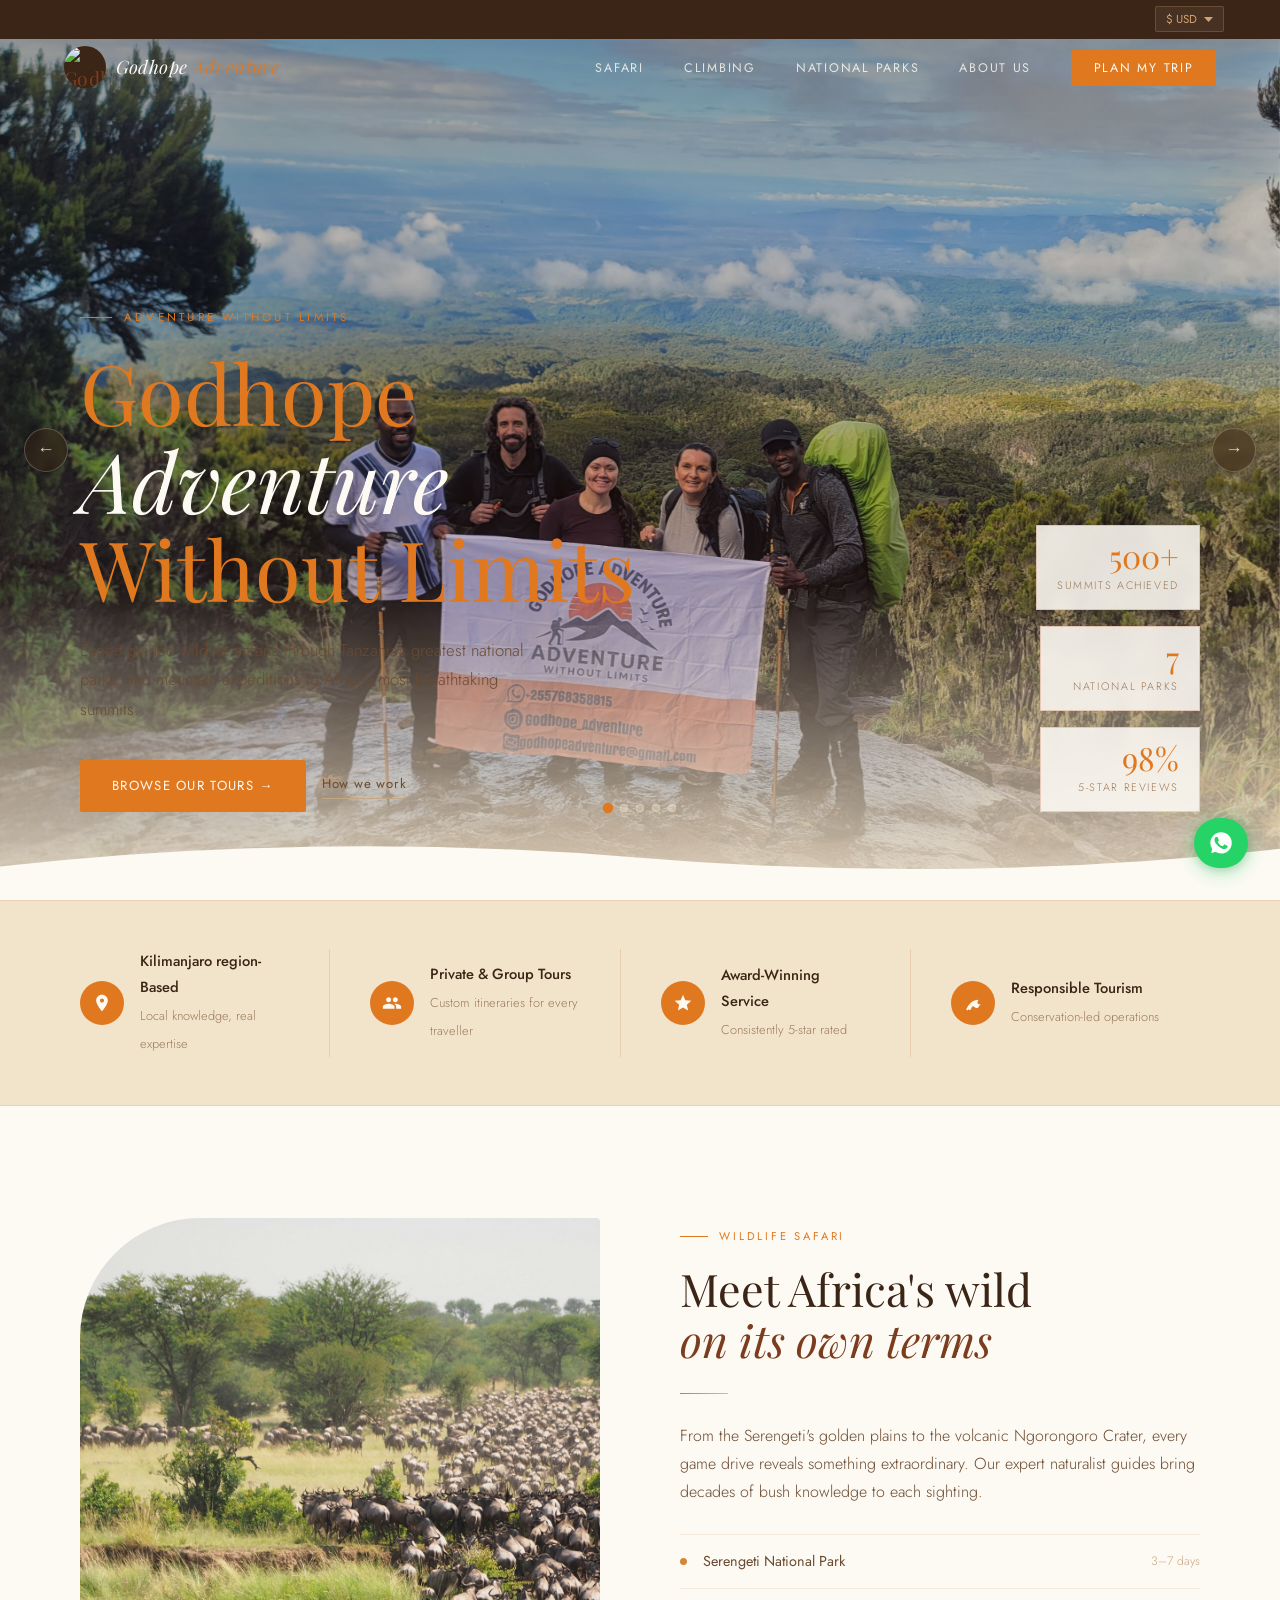
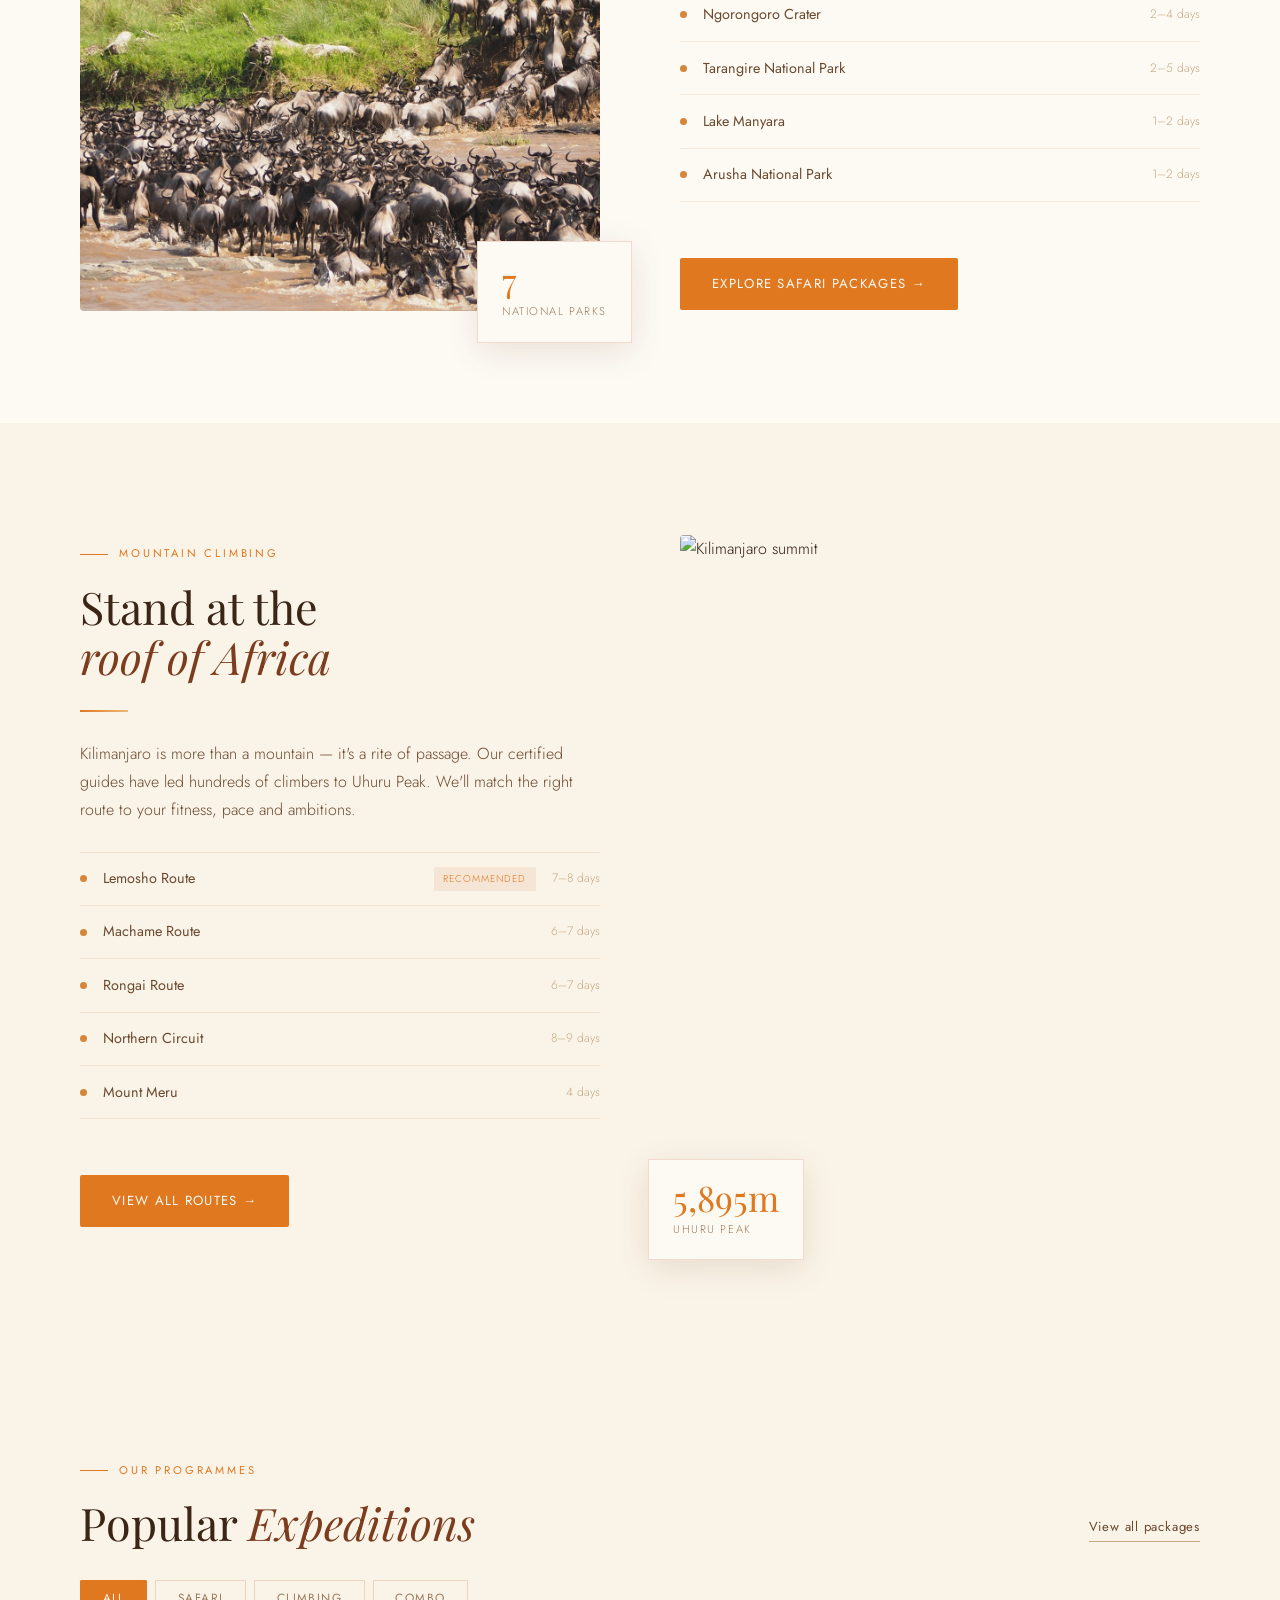
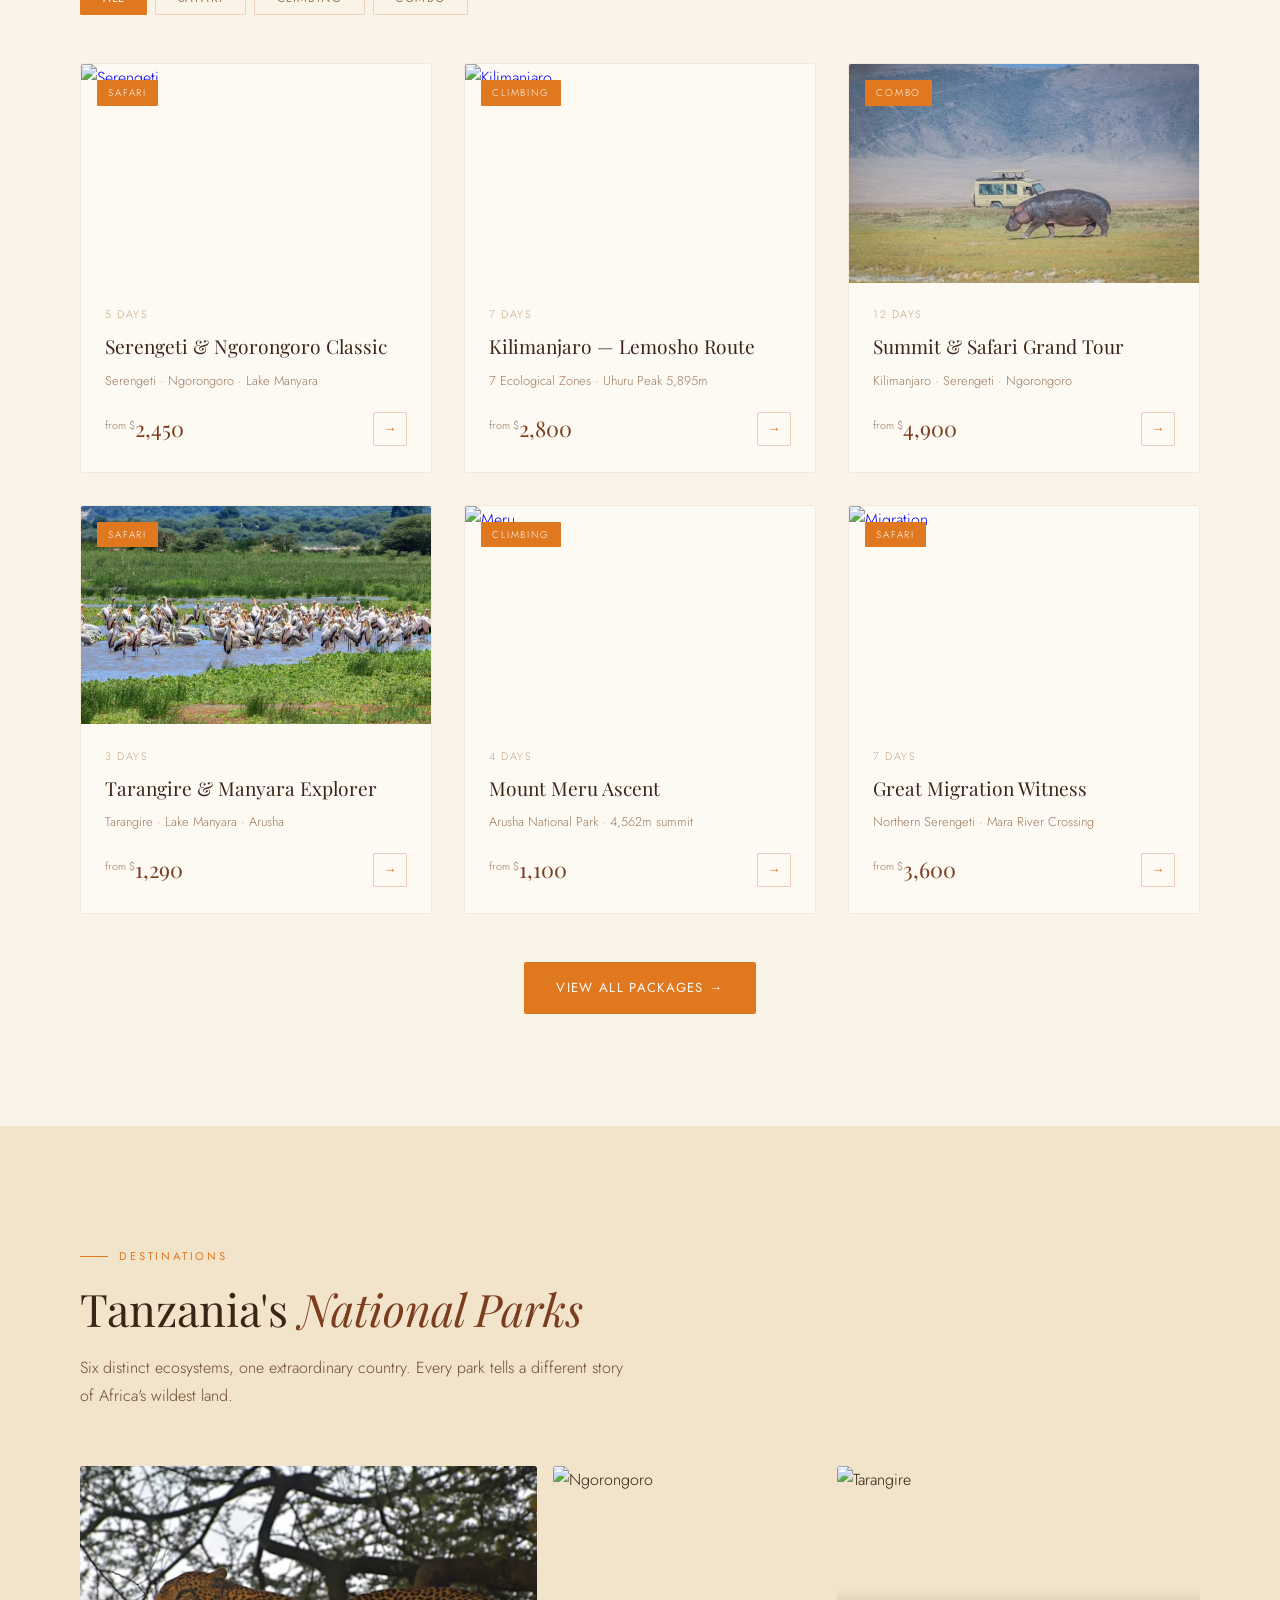
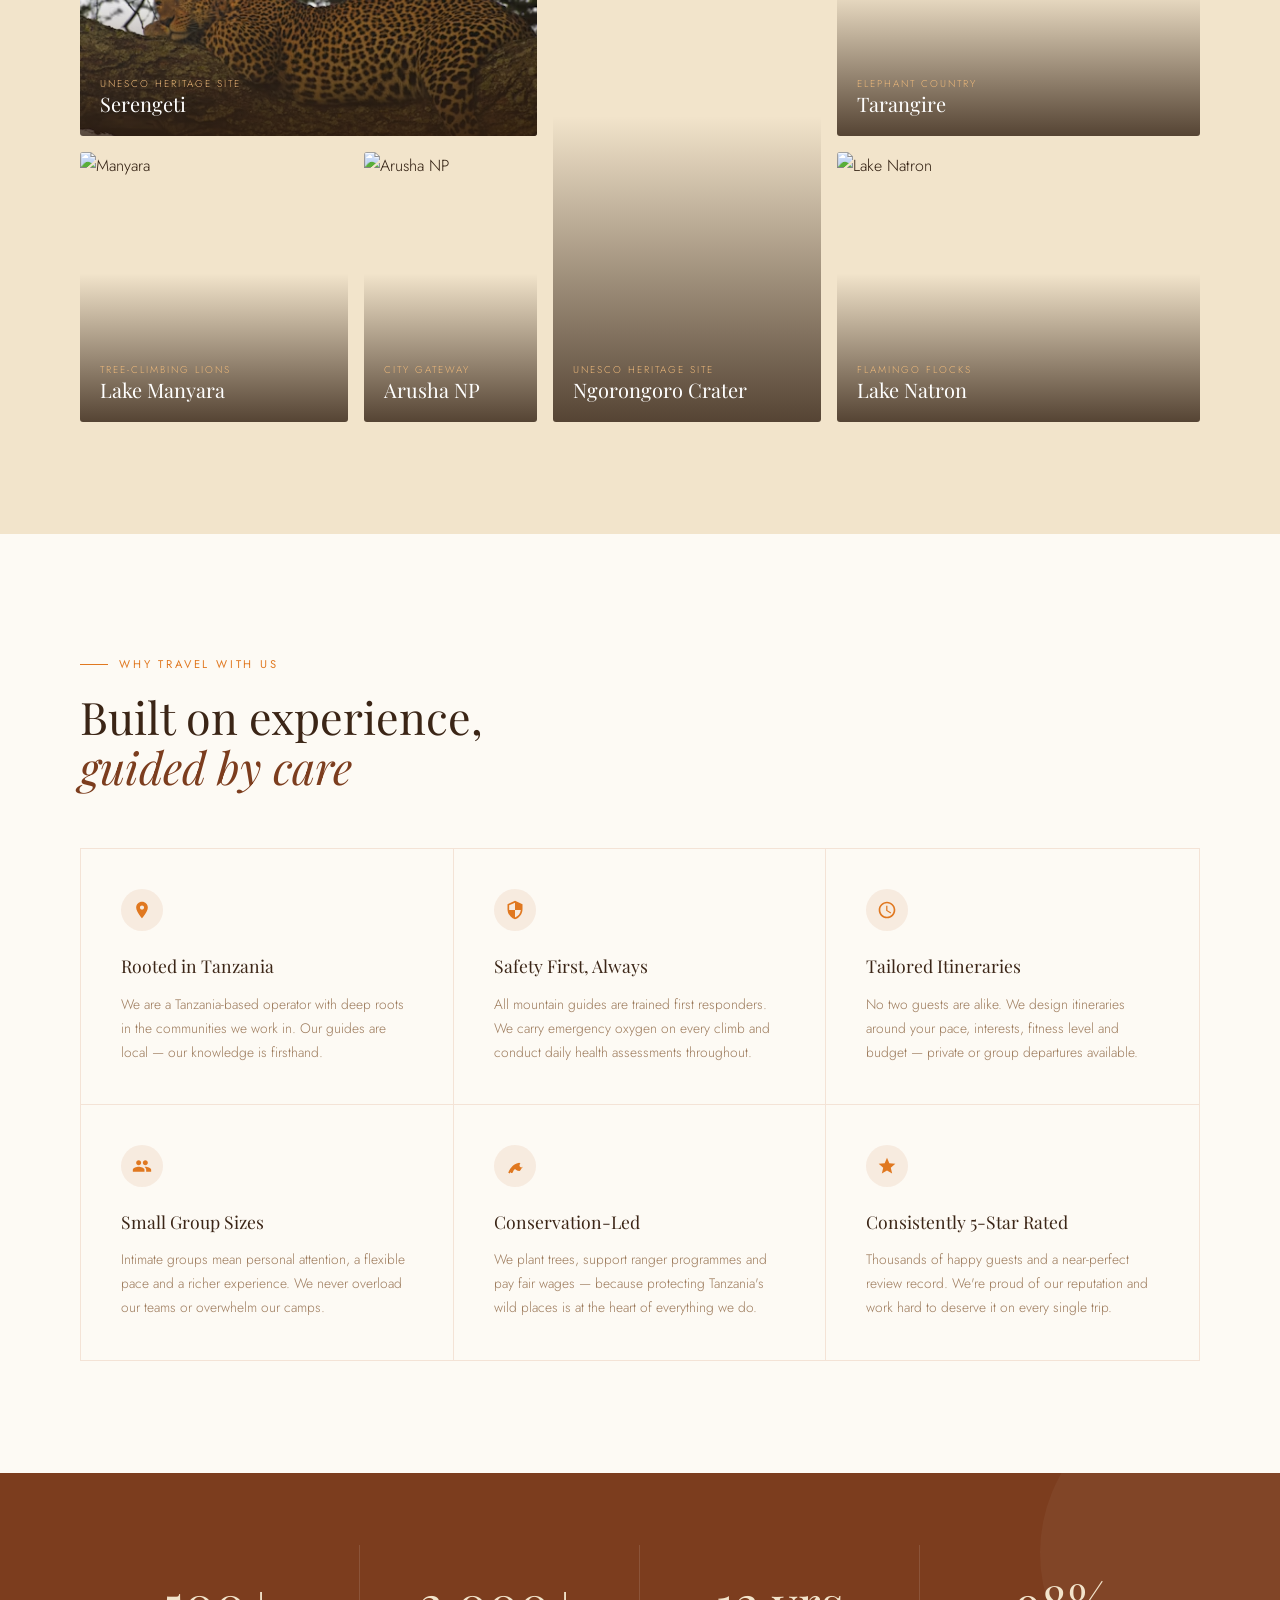
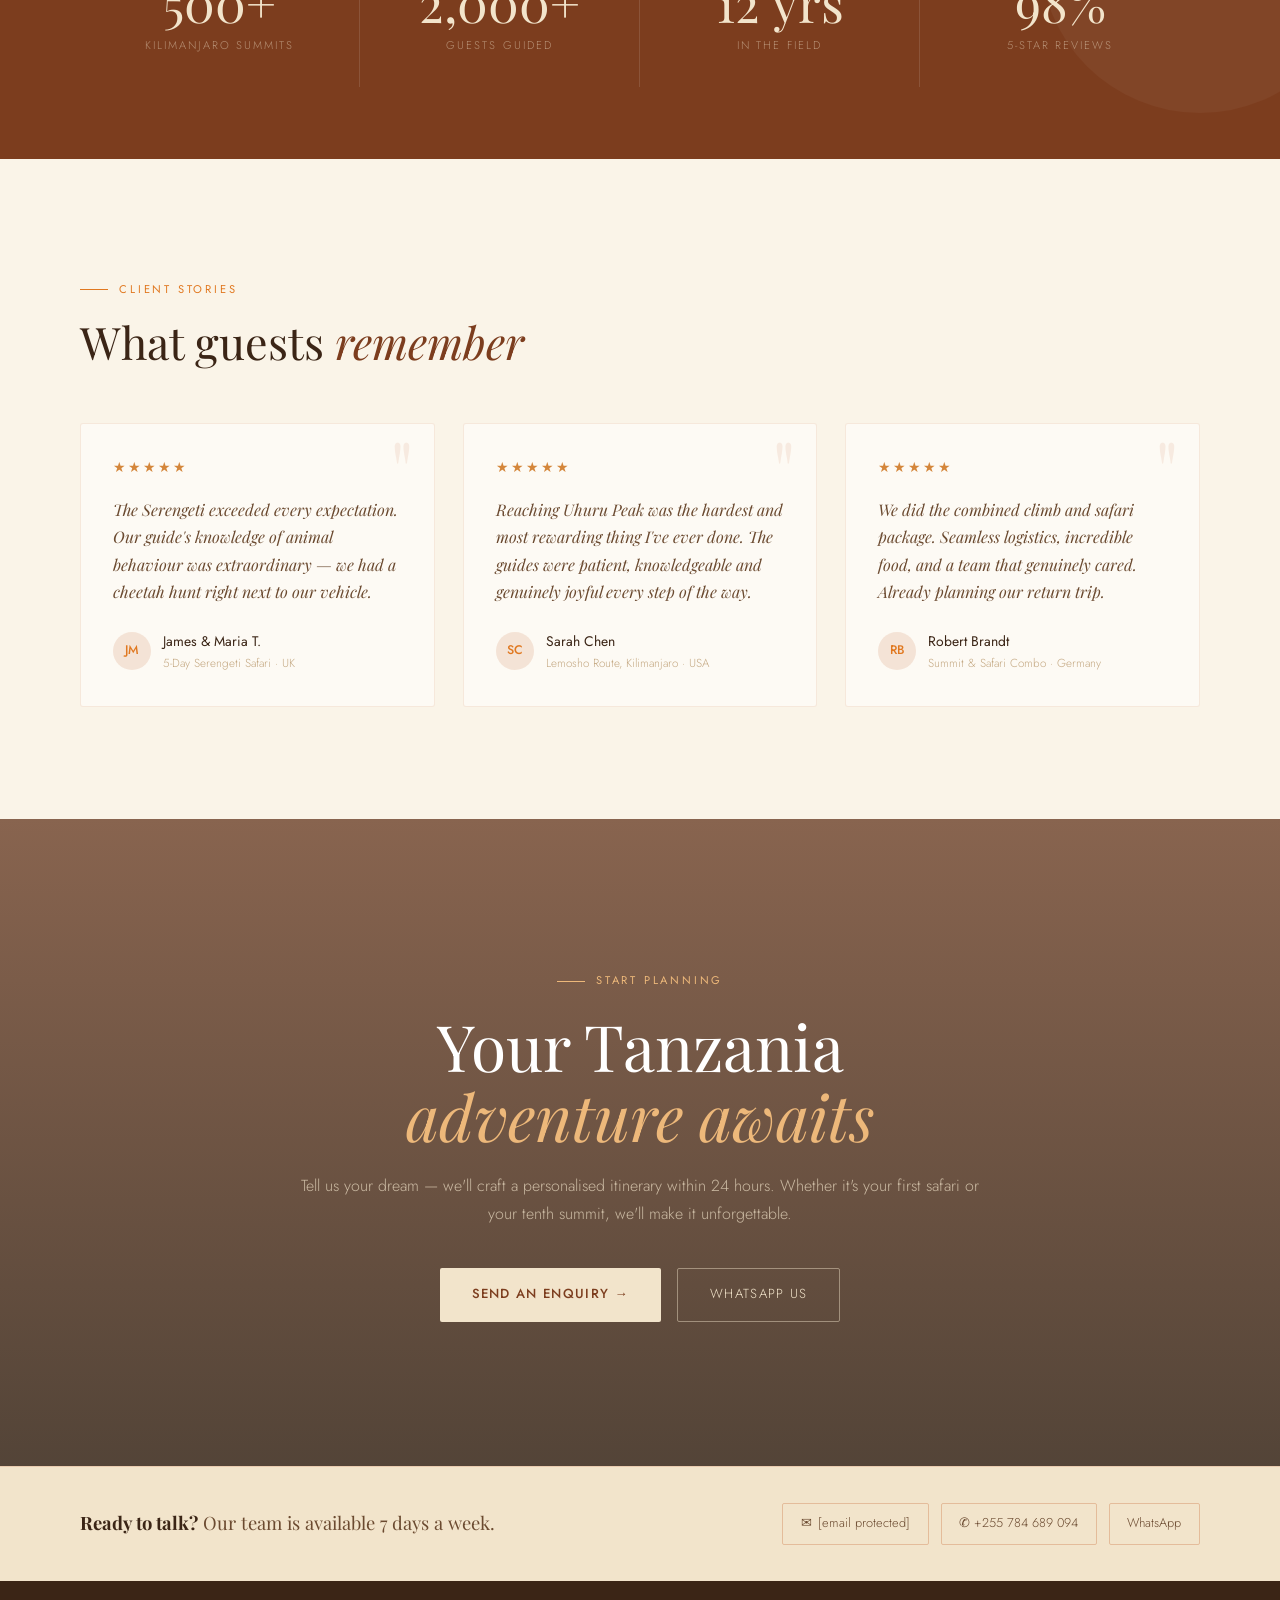
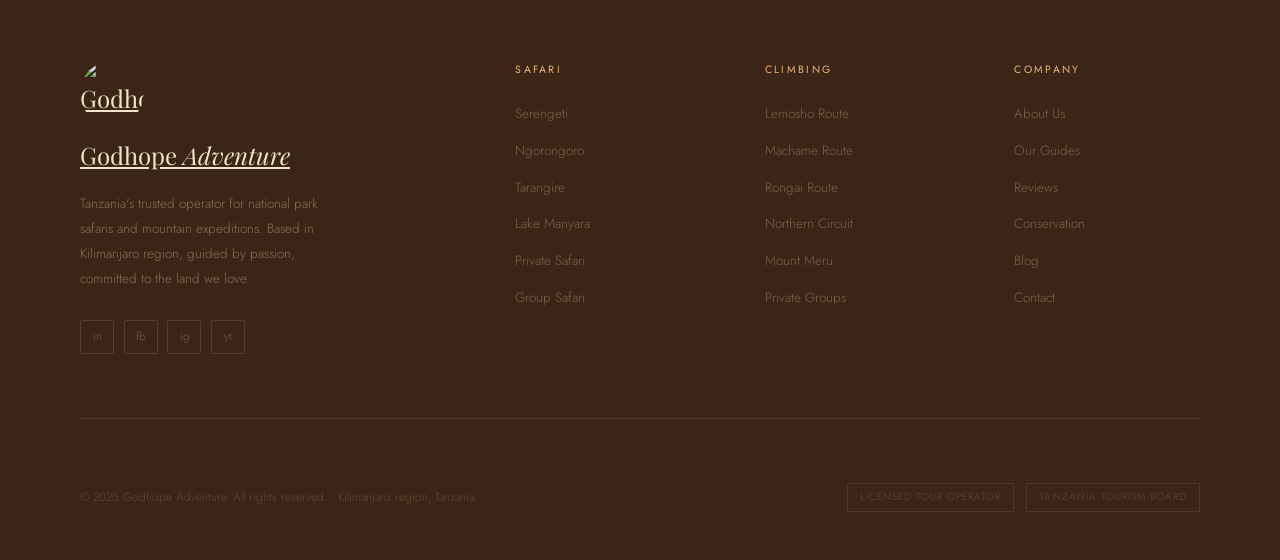
==== commit 0900acf6: "Update image extension from .jpg to .jpeg" ====
--- a/index.html
+++ b/index.html
@@ -798,7 +798,7 @@
 <!-- HERO -->
 <div class="hero" id="home">
   <div class="hero-slides" id="hero-slides">
-  <div class="hero-slide active" style="background-image:url('climbing_kilimanjaro.jpg')"></div>
+  <div class="hero-slide active" style="background-image:url('climbing_kilimanjaro.jpeg')"></div>
   <div class="hero-slide" style="background-image:url('https://images.unsplash.com/photo-1516426122078-c23e76319801?w=1600&q=85')"></div>
   <div class="hero-slide" style="background-image:url('https://images.unsplash.com/photo-1578894381163-e72c17f2d45f?w=1600&q=85')"></div>
   <div class="hero-slide" style="background-image:url('https://images.unsplash.com/photo-1568111561564-08726a1563e1?w=1600&q=85')"></div>
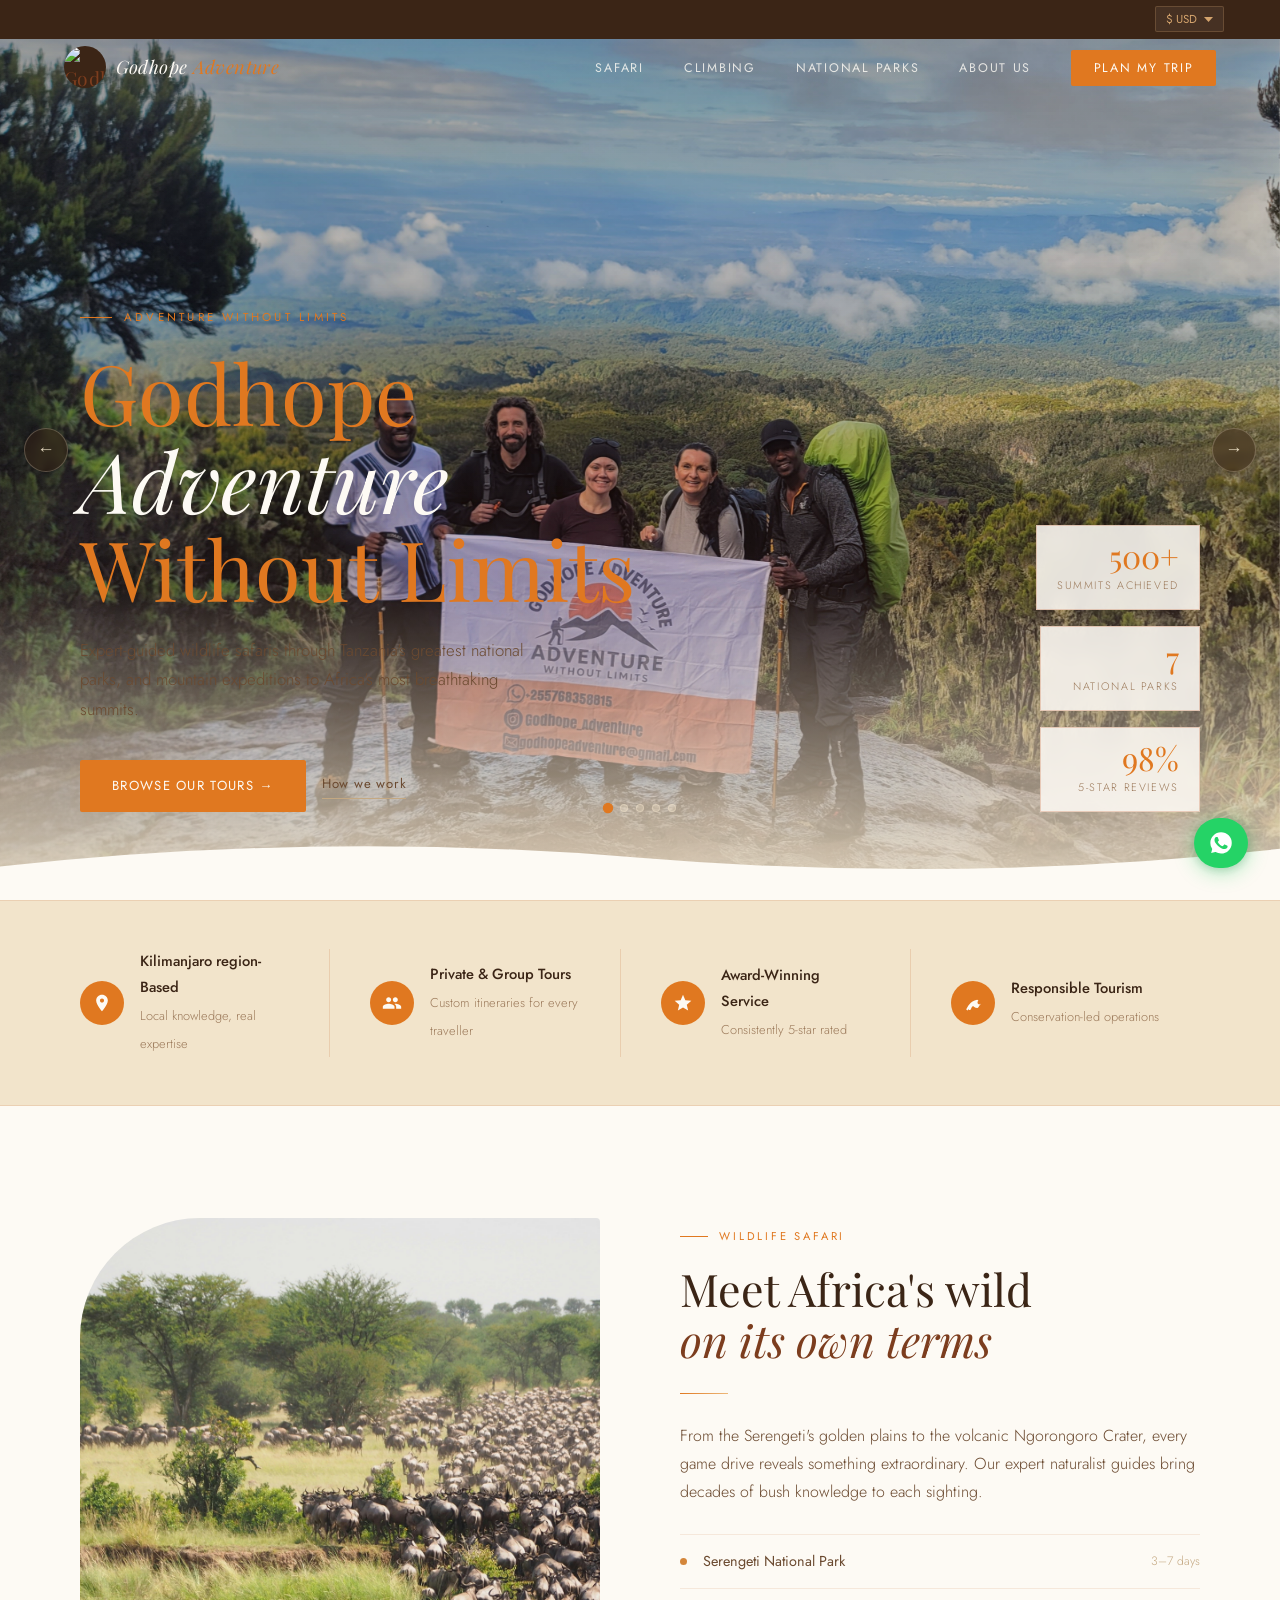
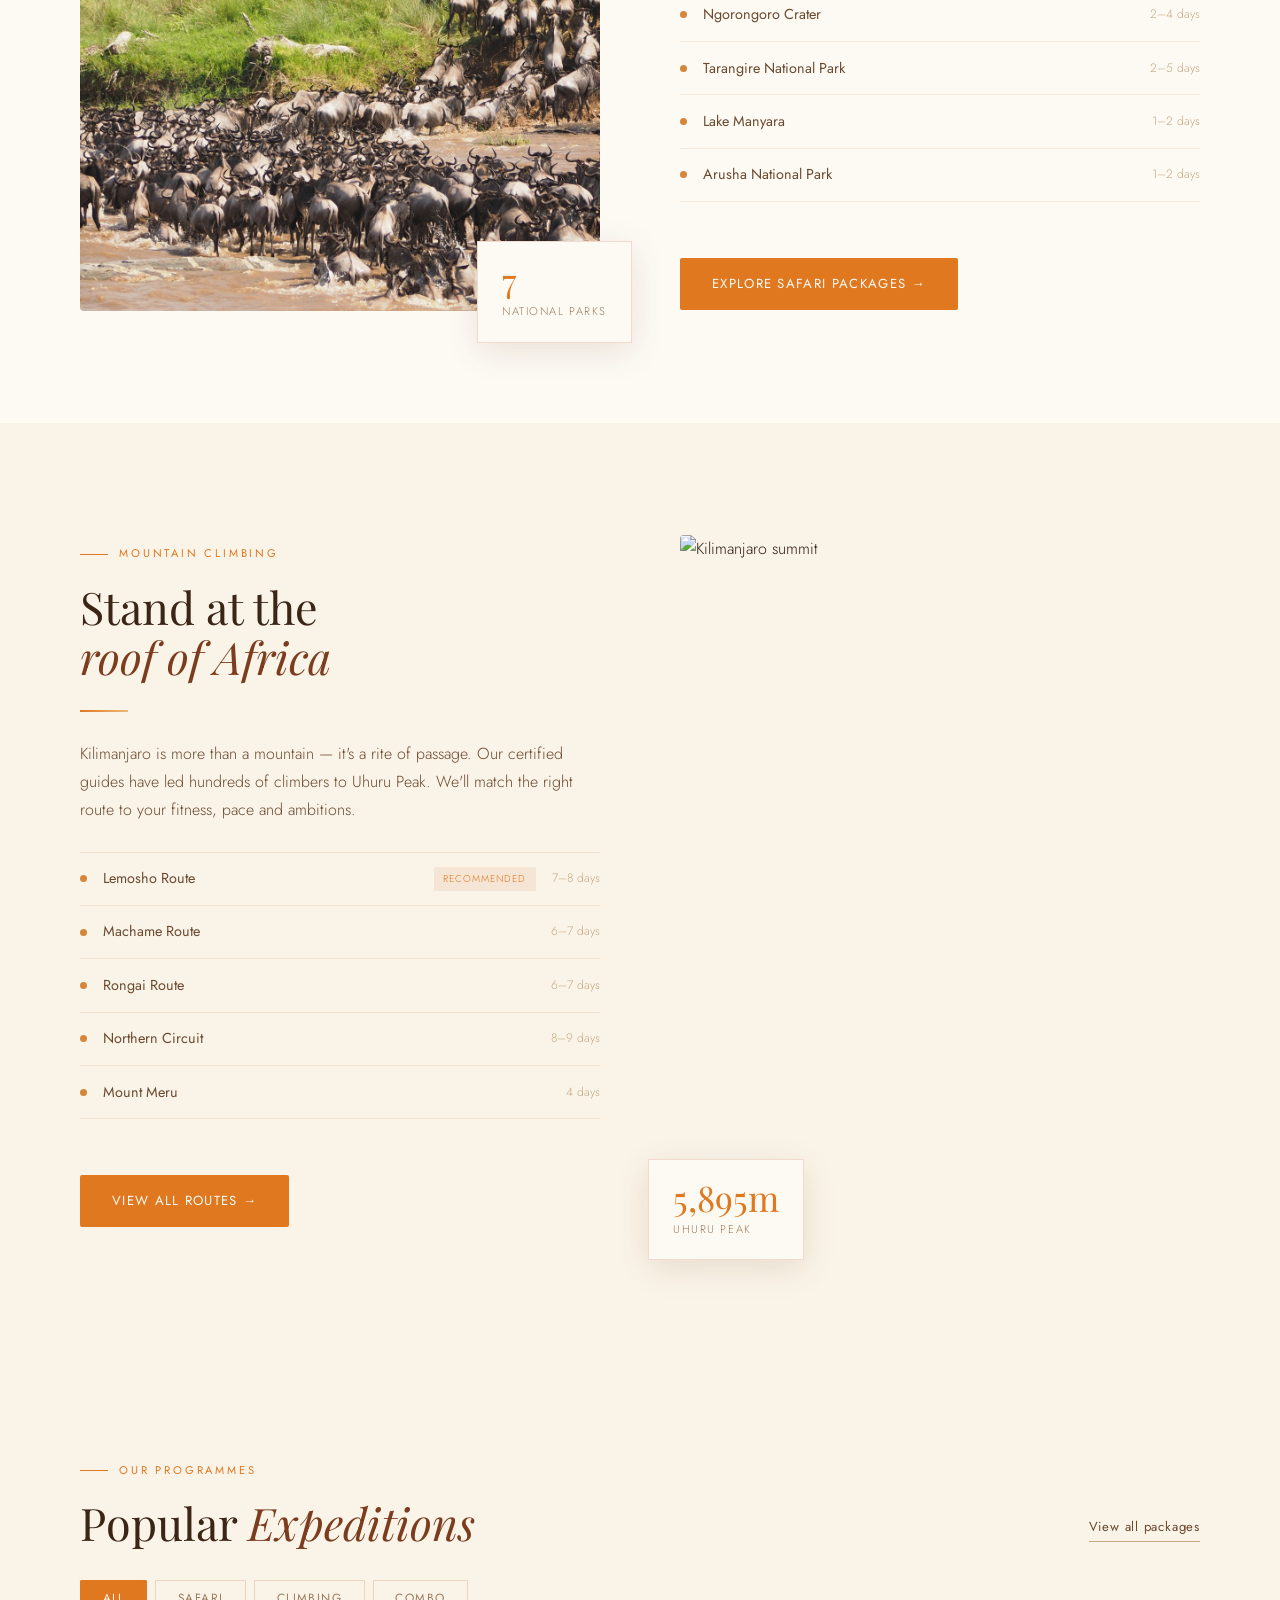
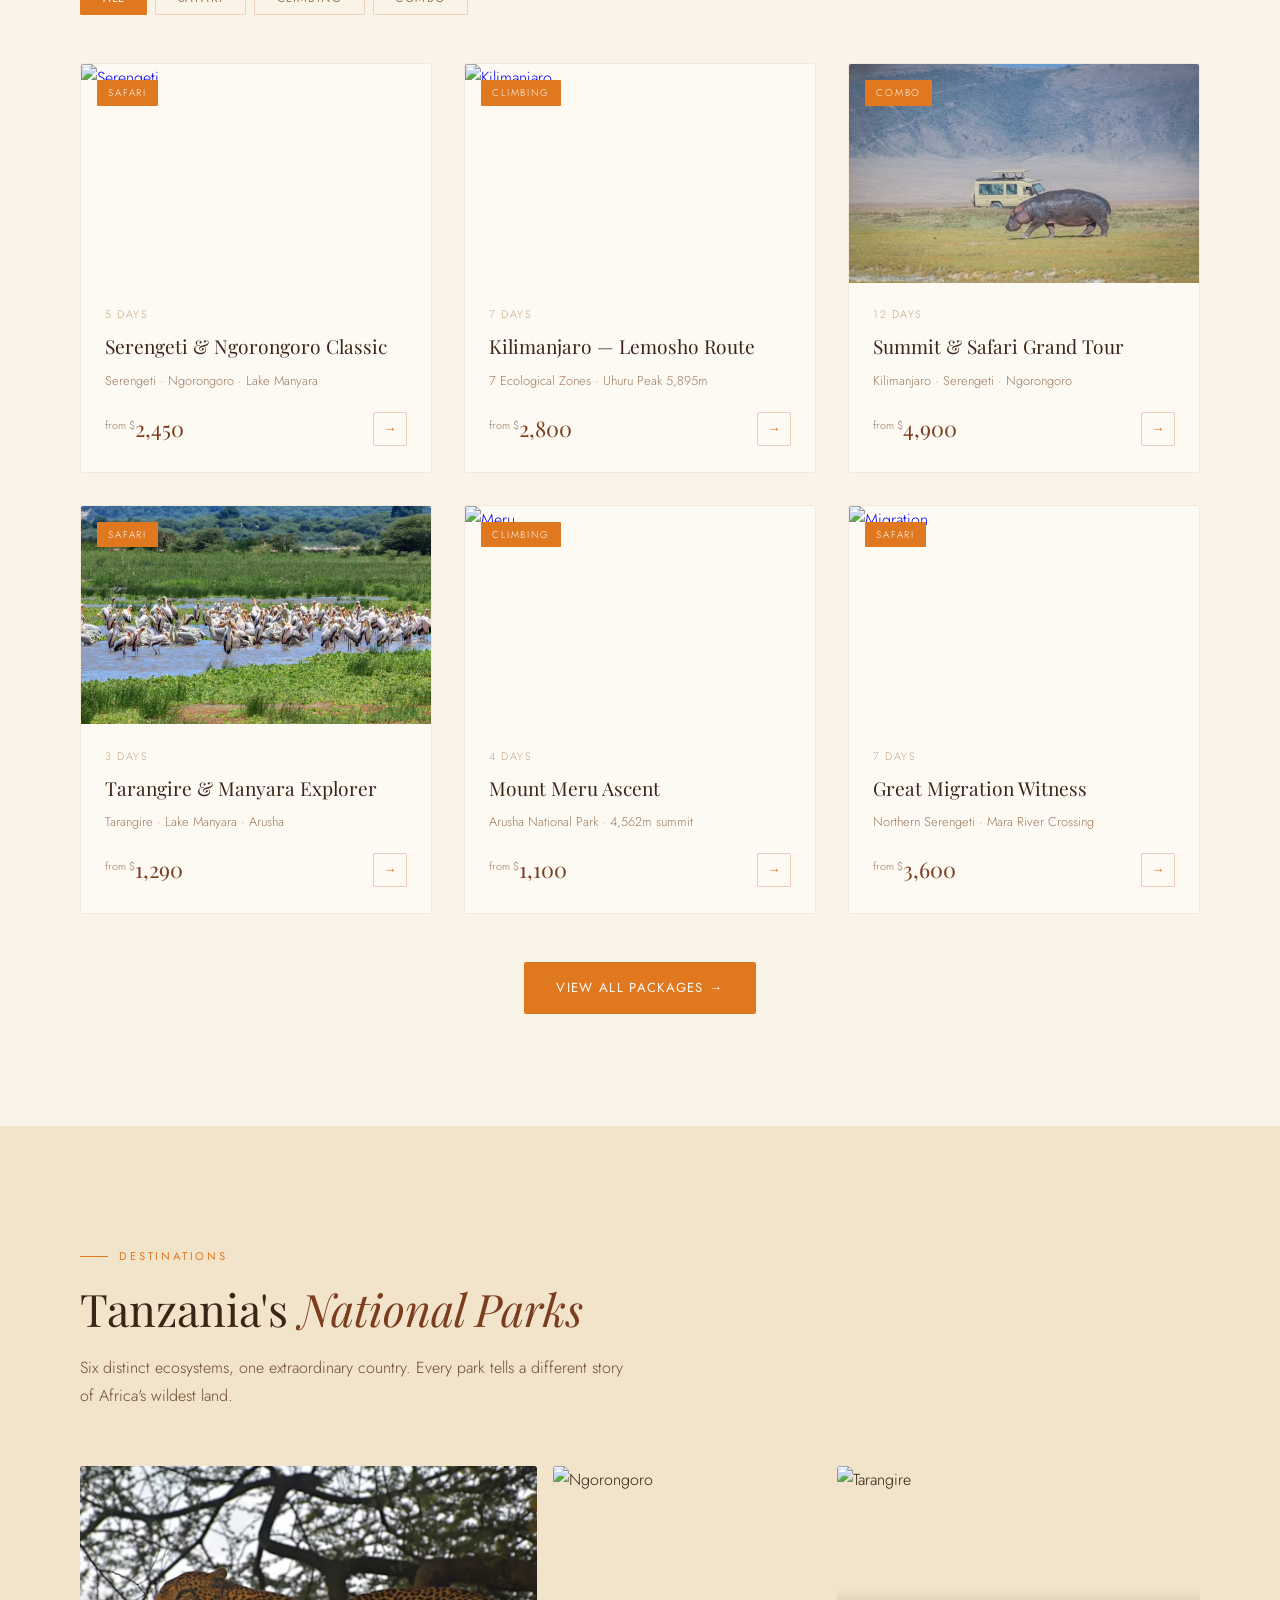
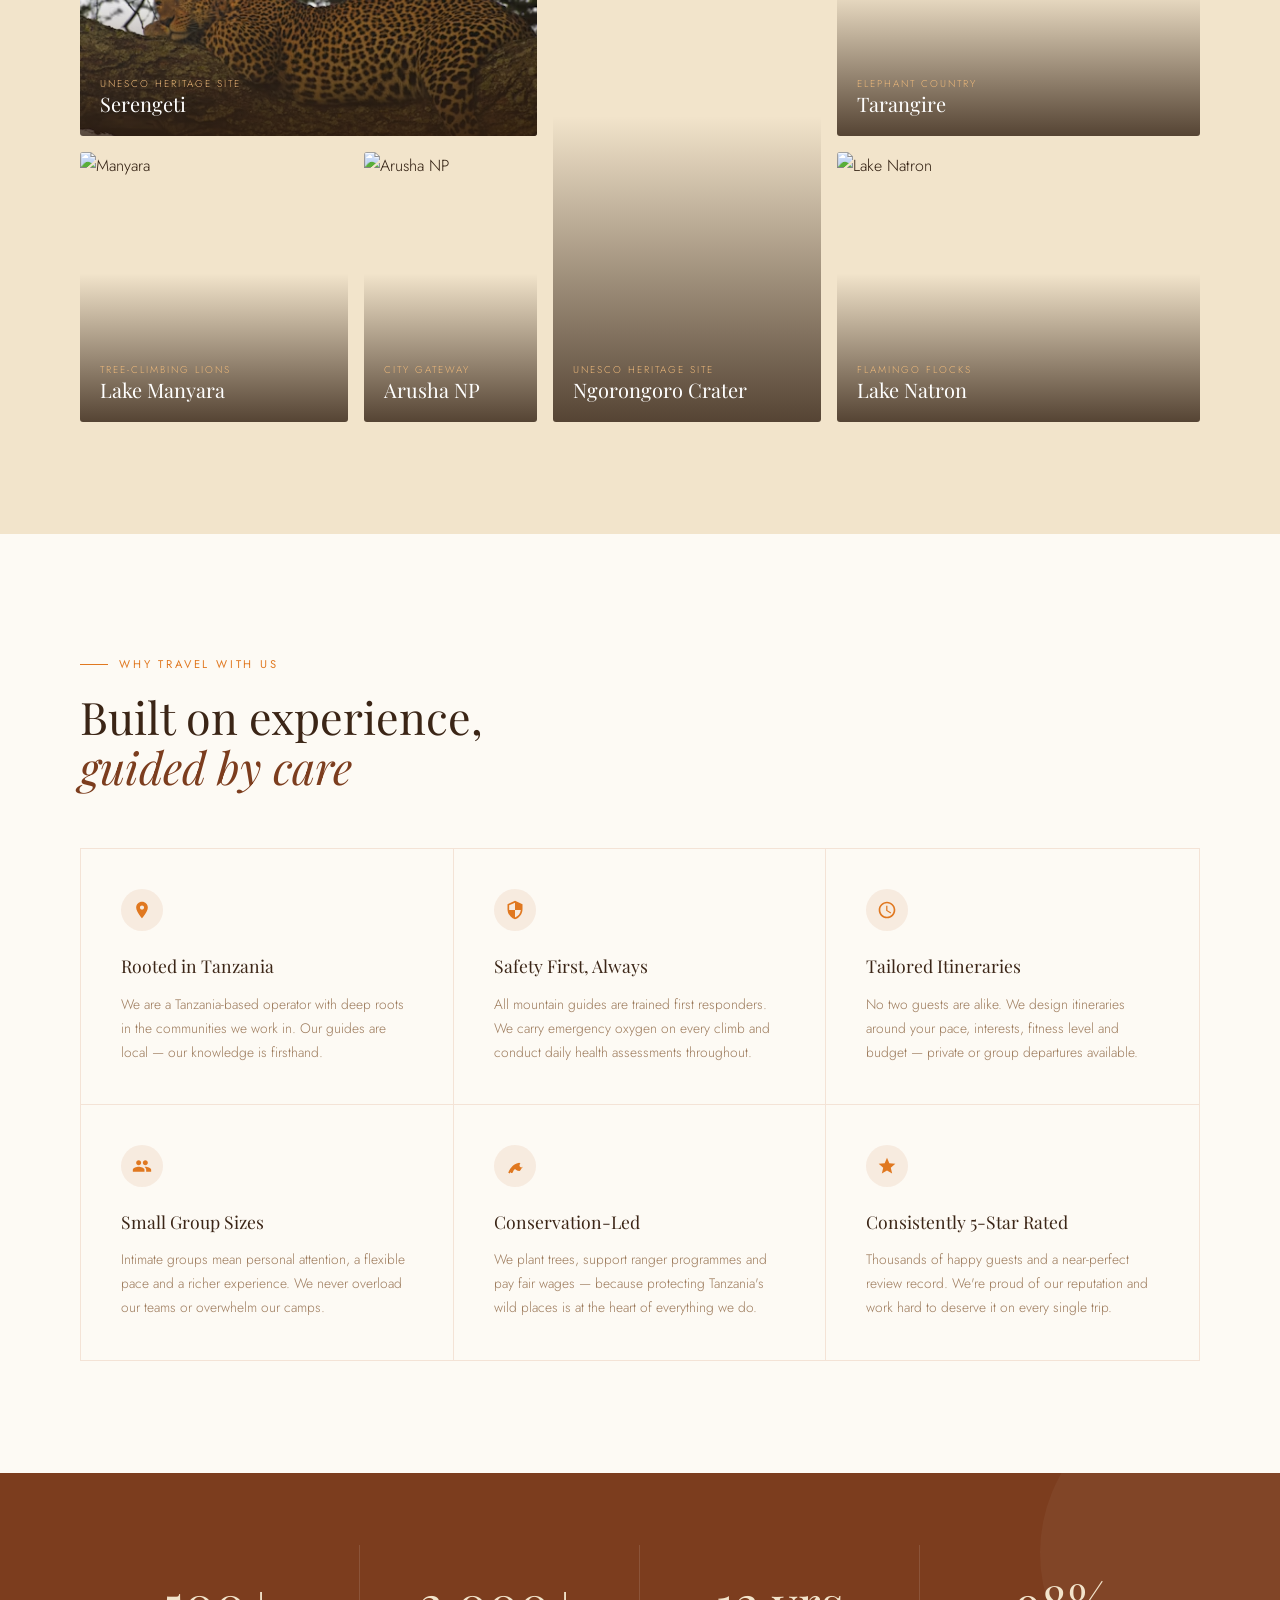
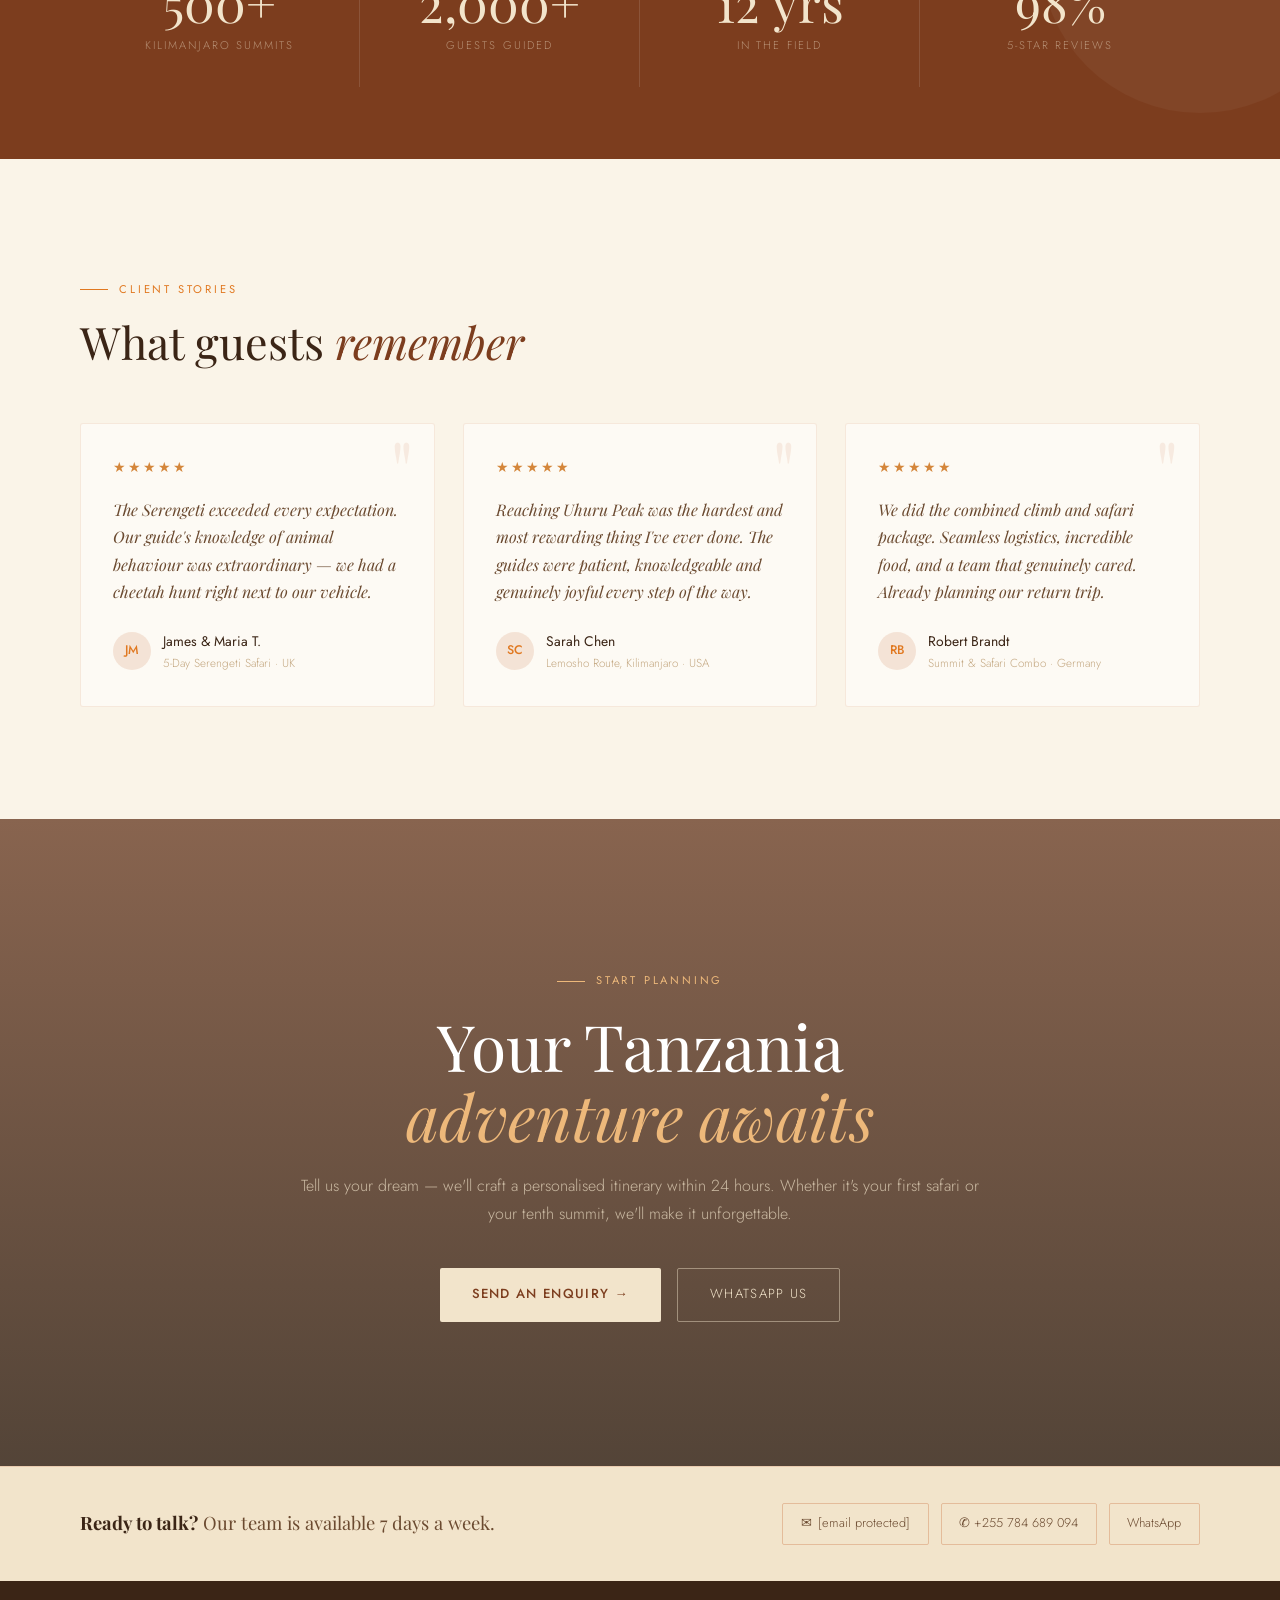
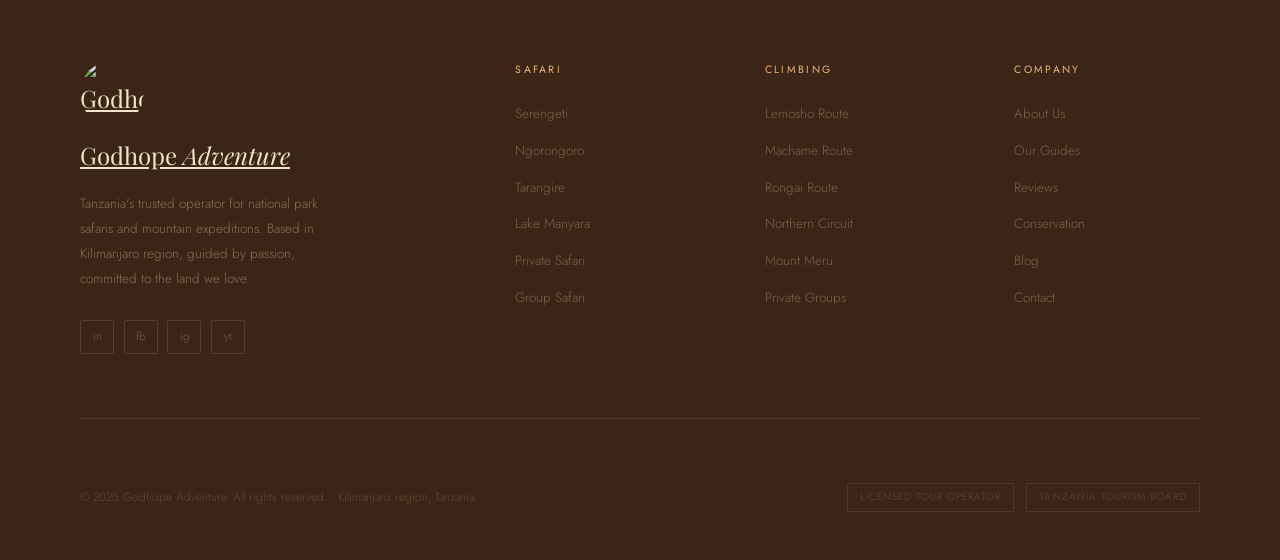
==== commit 1bc3ff8f: "Update index.html" ====
--- a/index.html
+++ b/index.html
@@ -801,7 +801,7 @@
   <div class="hero-slide active" style="background-image:url('climbing_kilimanjaro.jpeg')"></div>
   <div class="hero-slide" style="background-image:url('https://images.unsplash.com/photo-1516426122078-c23e76319801?w=1600&q=85')"></div>
   <div class="hero-slide" style="background-image:url('https://images.unsplash.com/photo-1578894381163-e72c17f2d45f?w=1600&q=85')"></div>
-  <div class="hero-slide" style="background-image:url('https://images.unsplash.com/photo-1568111561564-08726a1563e1?w=1600&q=85')"></div>
+  <div class="hero-slide" style="background-image:url('toptop.jpg')"></div>
   <div class="hero-slide" style="background-image:url('https://images.unsplash.com/photo-1547471080-7cc2caa01a7e?w=1600&q=85')"></div>
 </div>
 <button class="hero-arrow hero-arrow-prev" id="hero-prev" aria-label="Previous slide">&#8592;</button>
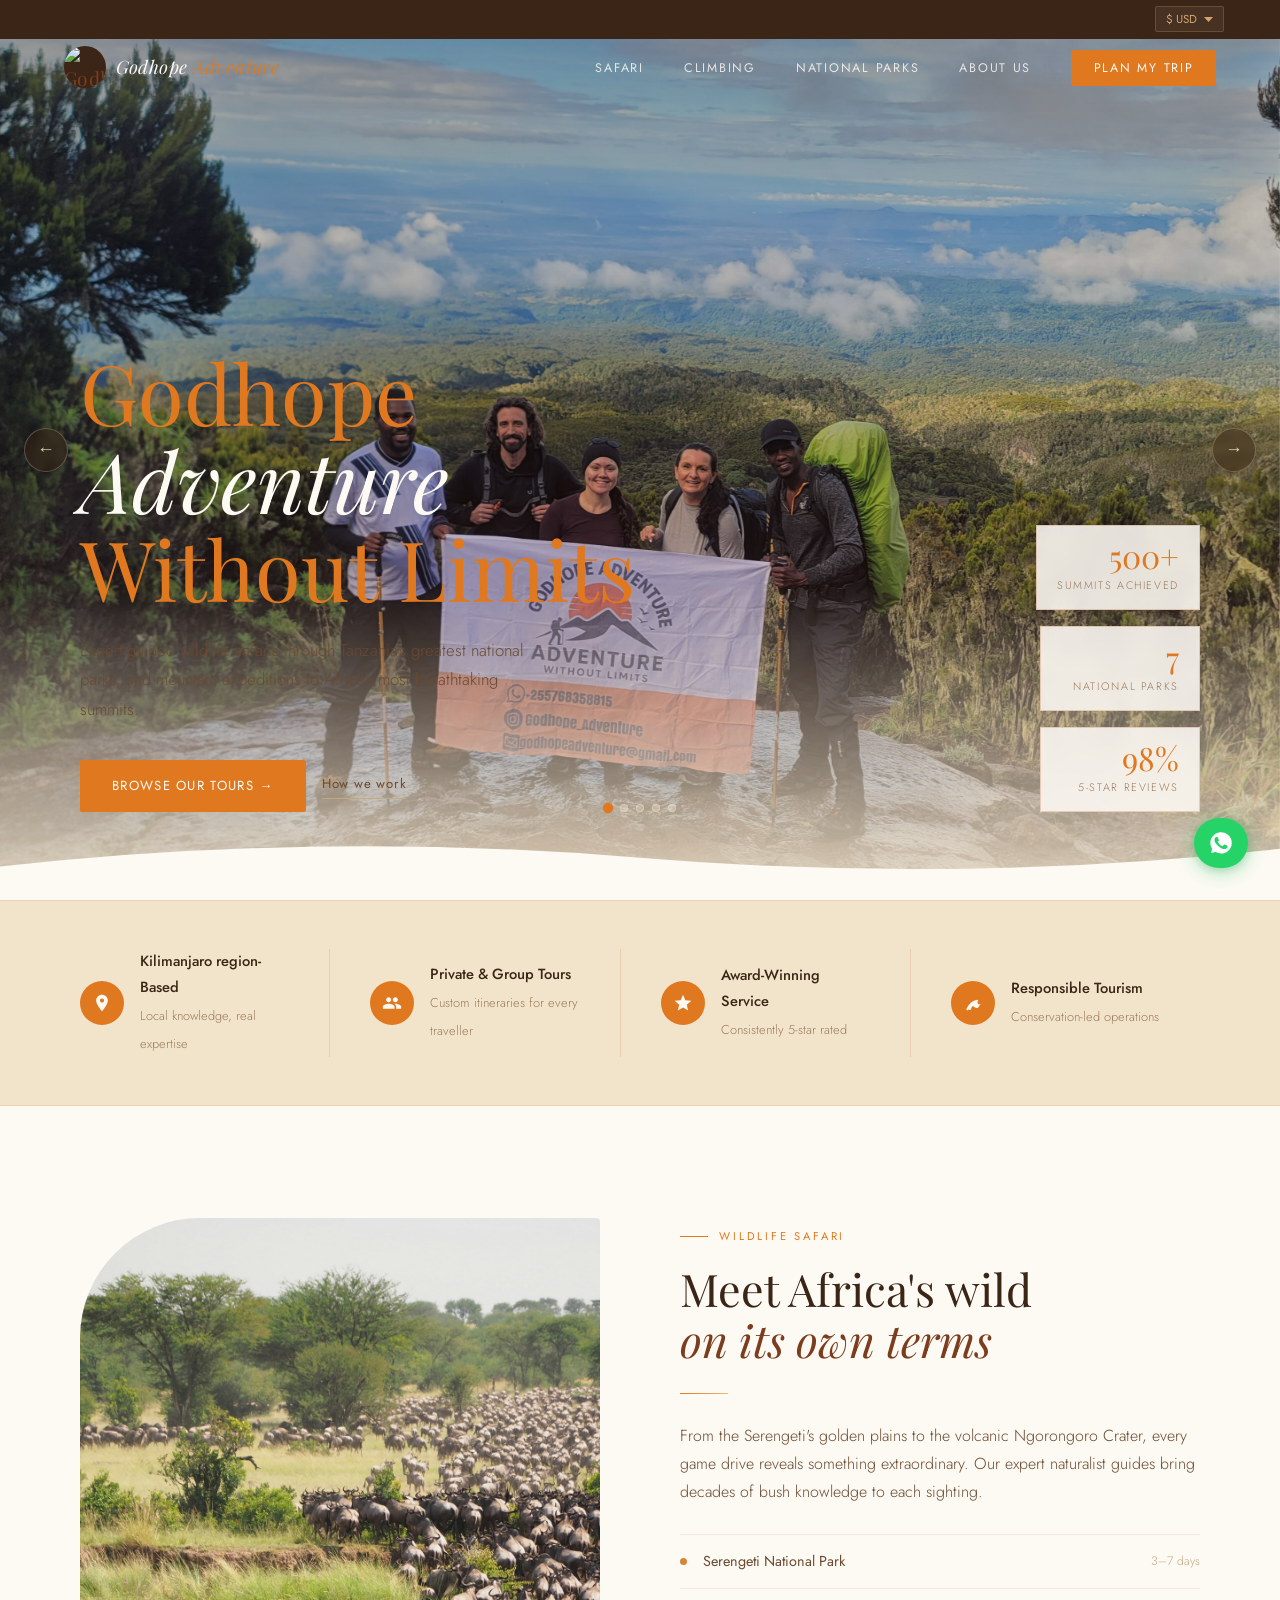
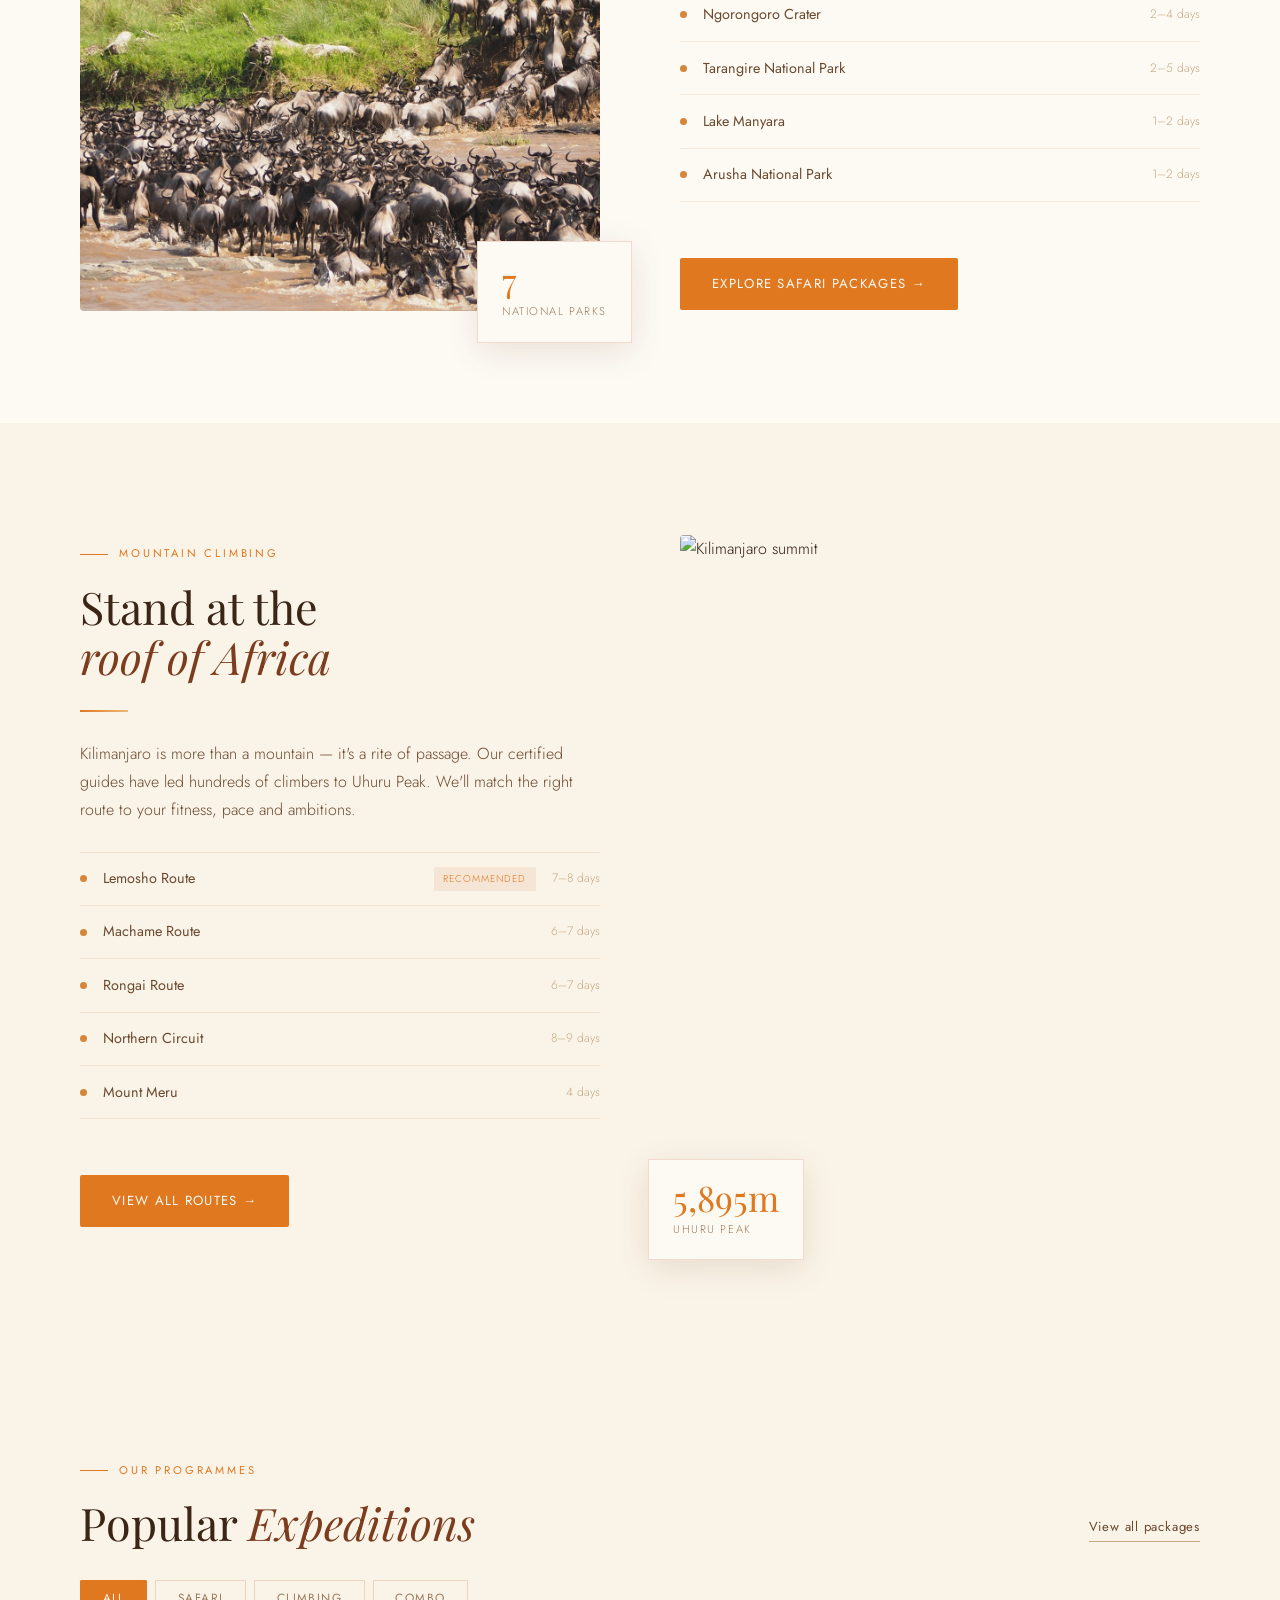
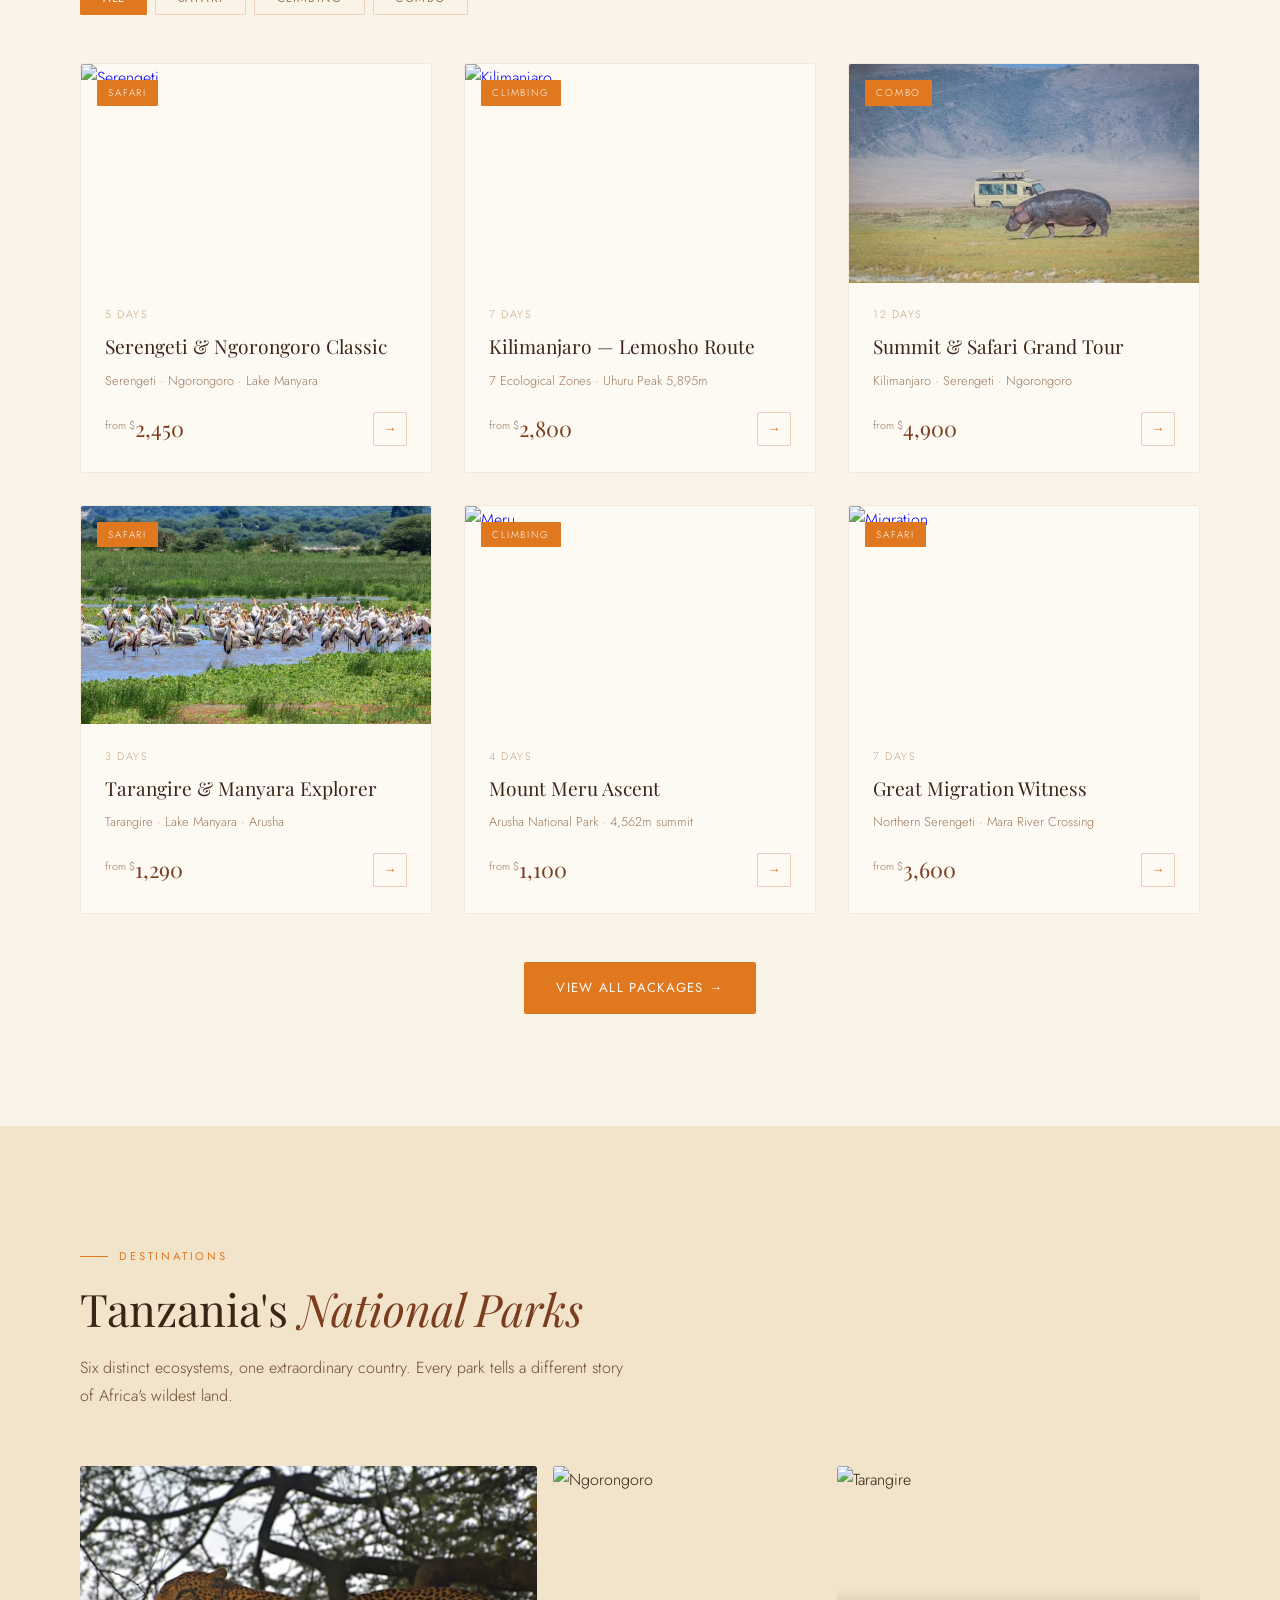
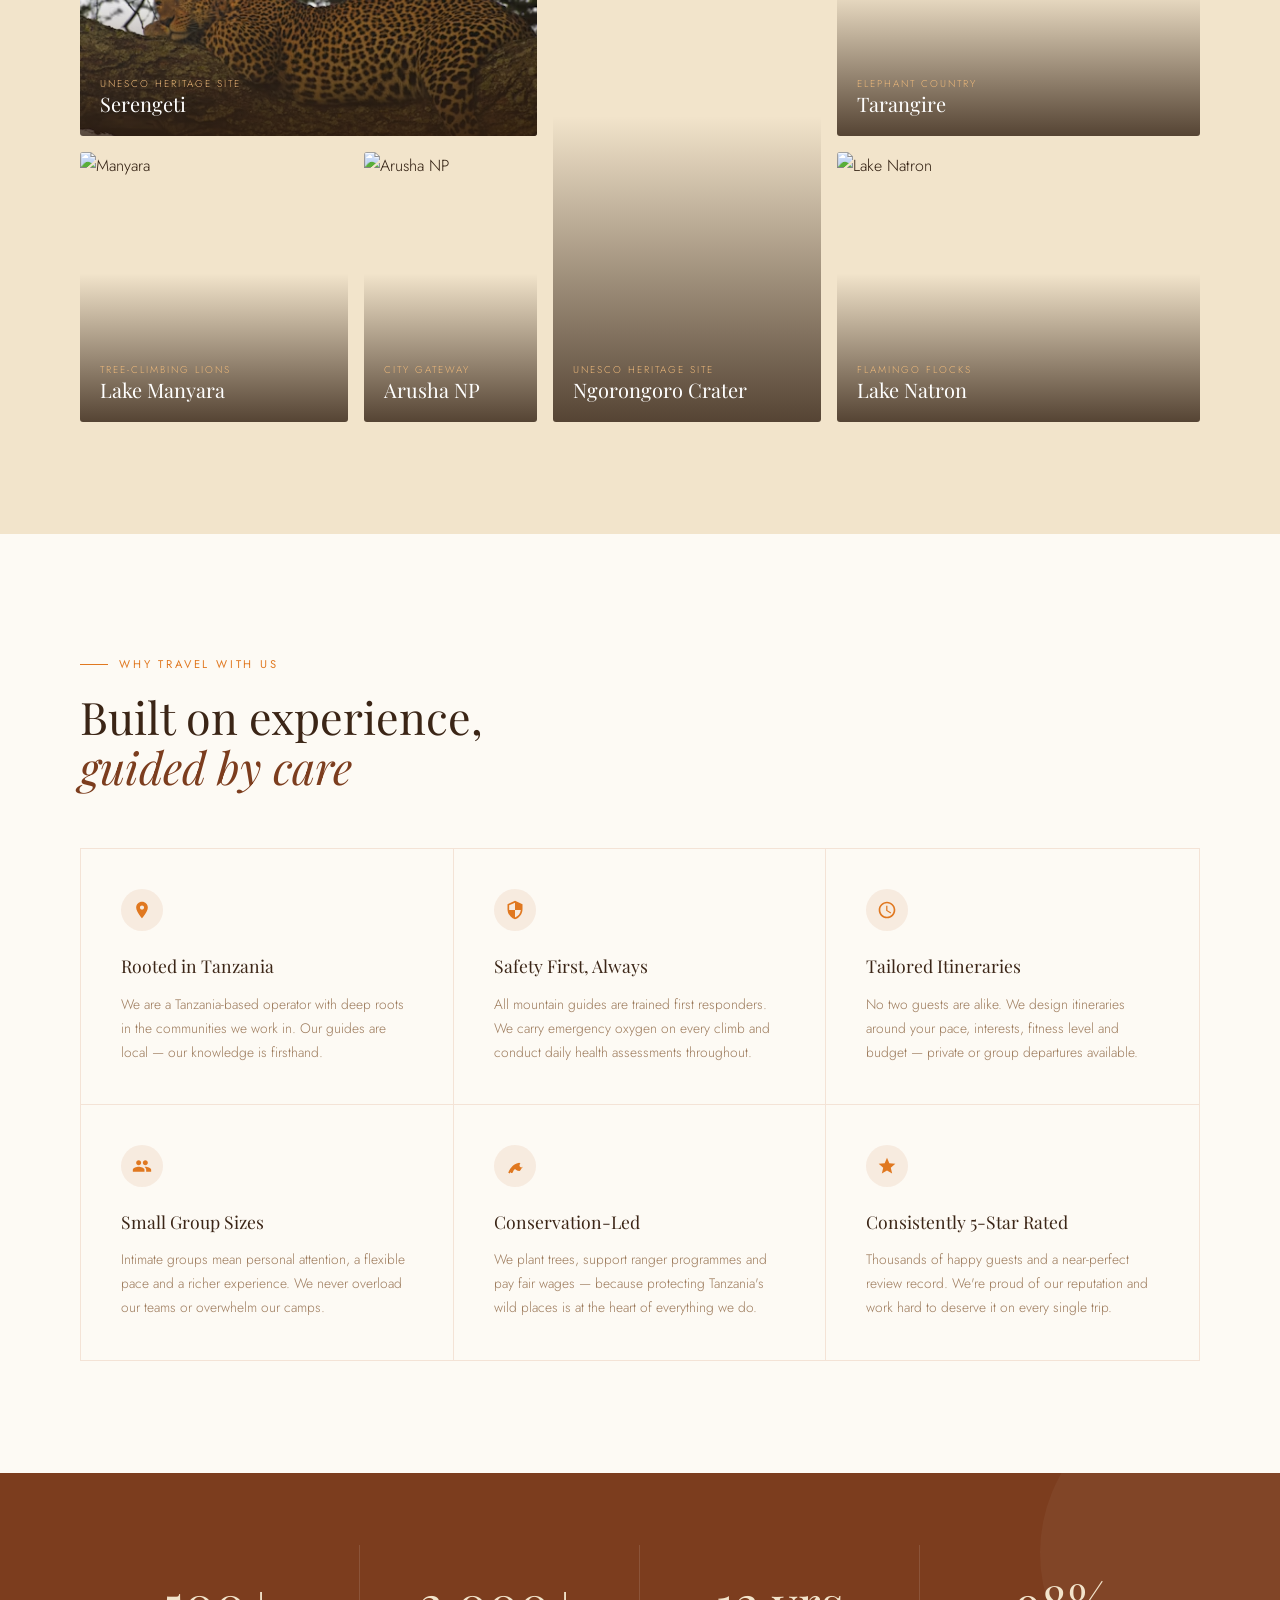
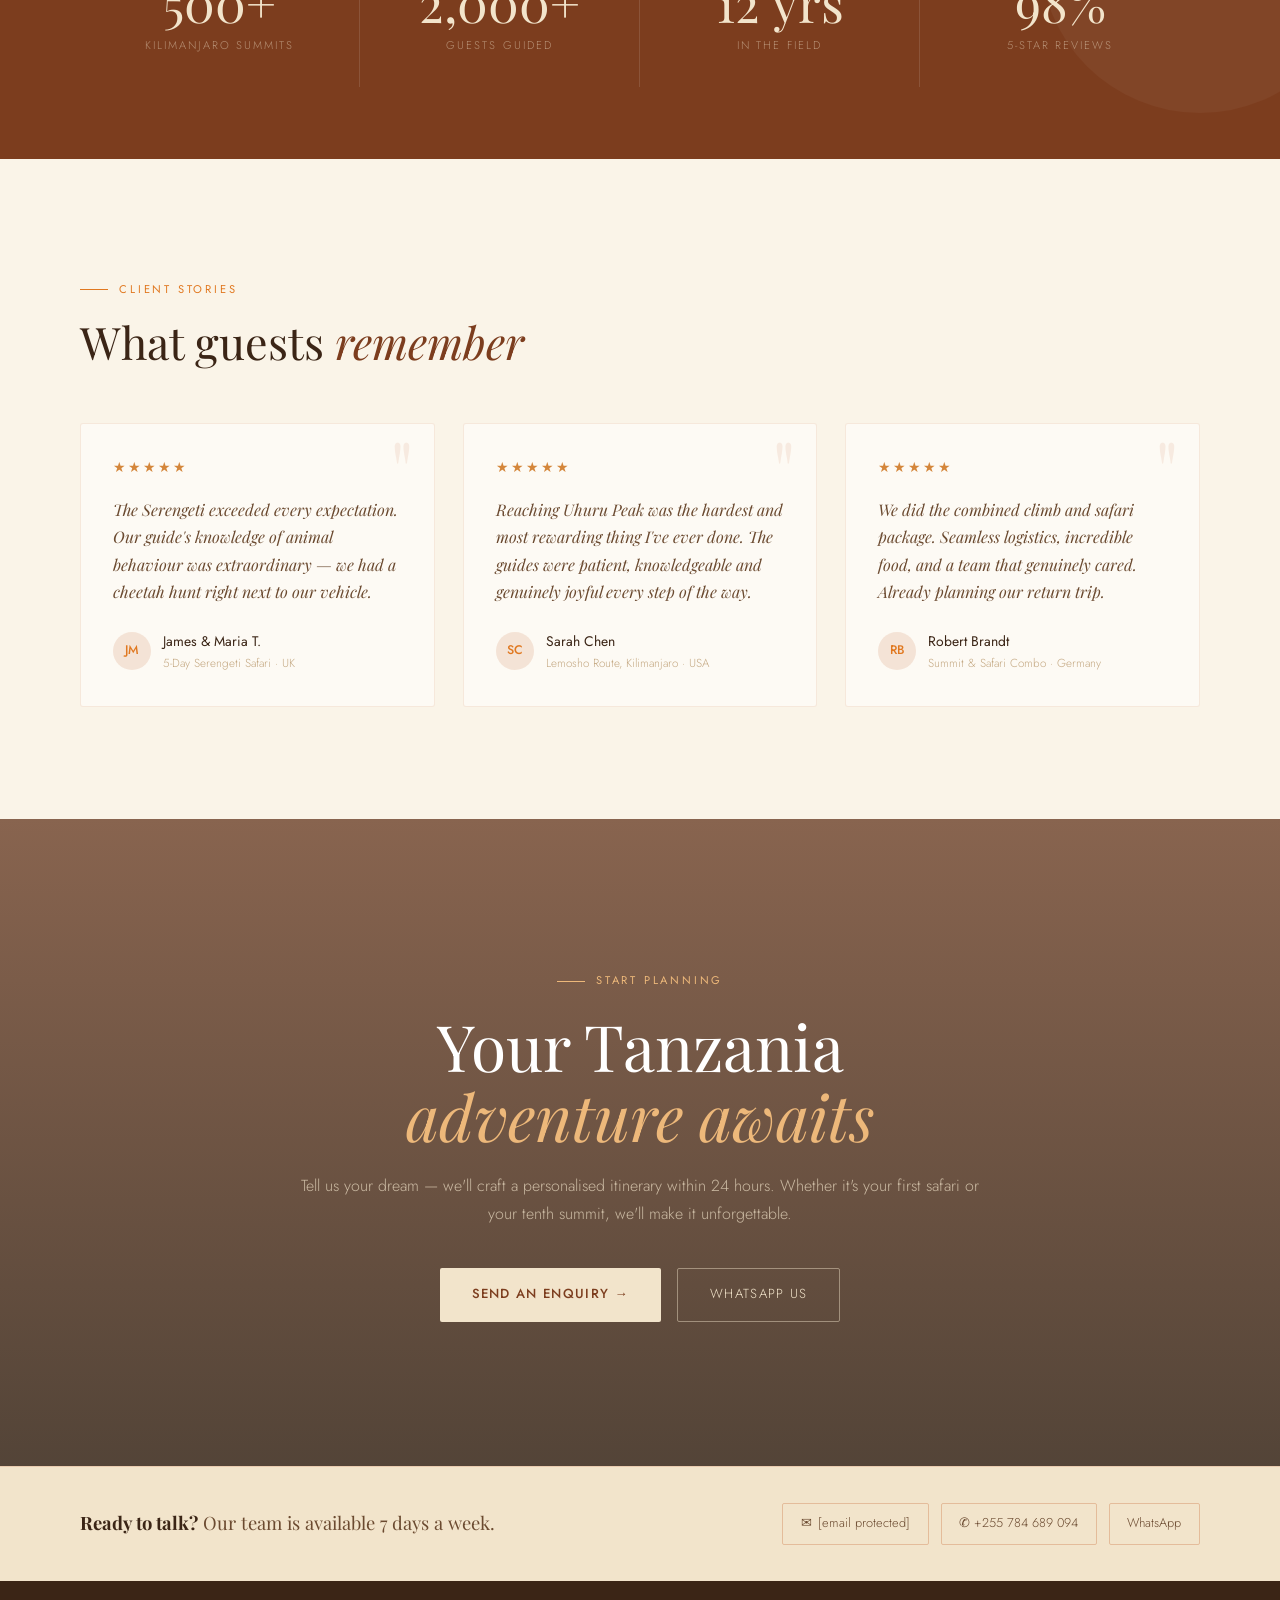
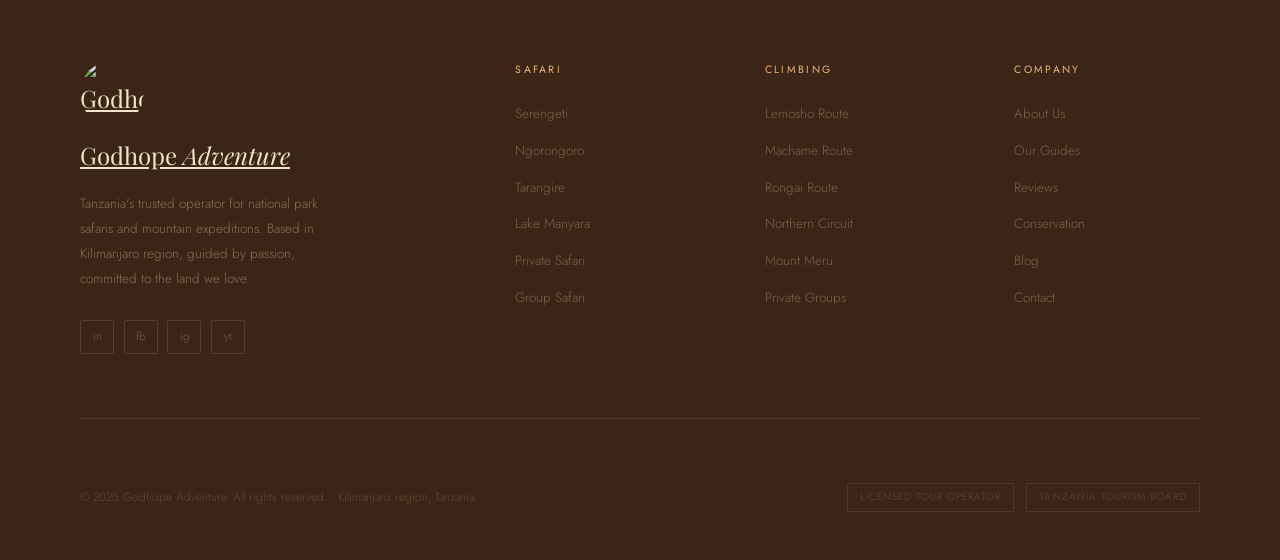
==== commit c2fa2f5c: "Update index.html" ====
--- a/index.html
+++ b/index.html
@@ -821,7 +821,7 @@
   </div>
   <div class="hero-content">
     <div class="hero-text">
-      <div class="hero-eyebrow rise d1" data-i18n="hero_eyebrow">Adventure Without Limits</div>
+      <!-- <div class="hero-eyebrow rise d1" data-i18n="hero_eyebrow">Adventure Without Limits</div> -->
       <h1 class="hero-h1 rise d2">Godhope <em>Adventure</em><br>Without Limits</h1>
       <p class="hero-sub rise d3" data-i18n="hero_sub">Expert-guided wildlife safaris through Tanzania's greatest national parks, and mountain expeditions to Africa's most breathtaking summits.</p>
       <div class="hero-cta-row rise d4">
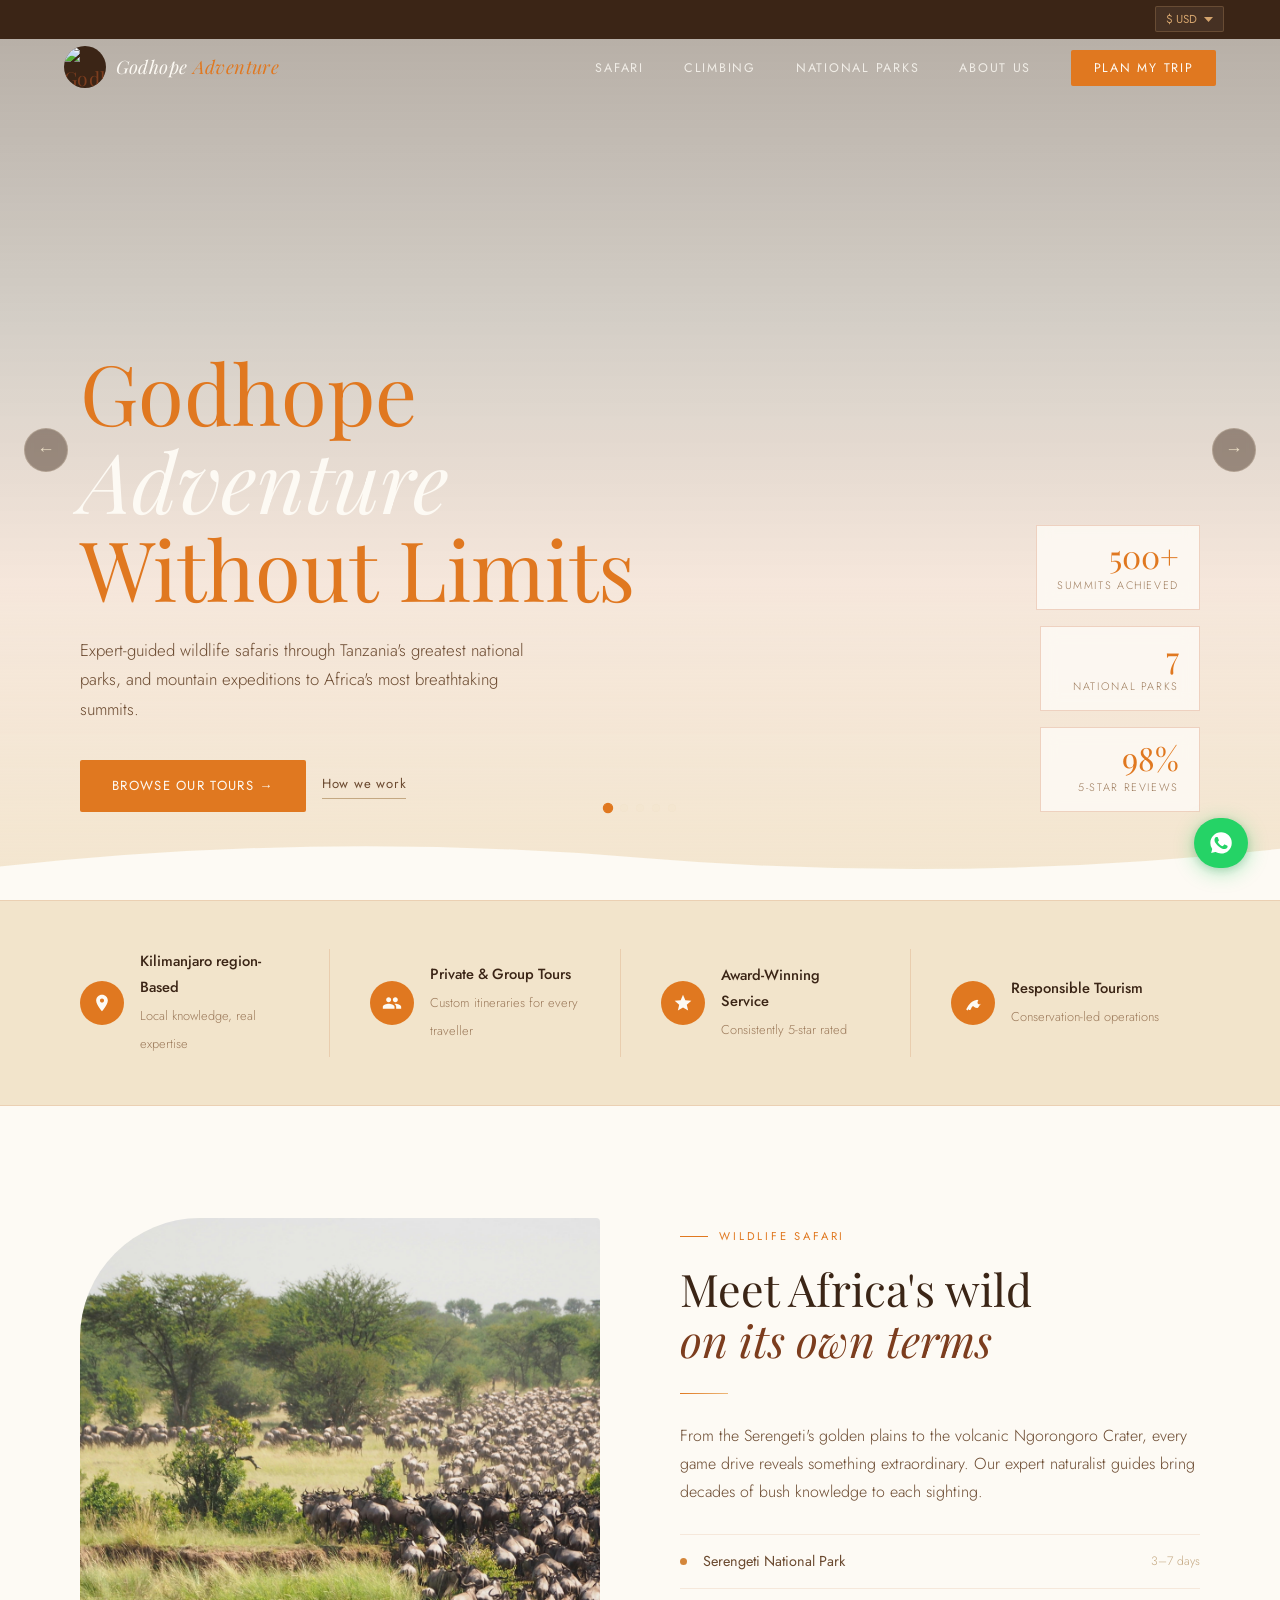
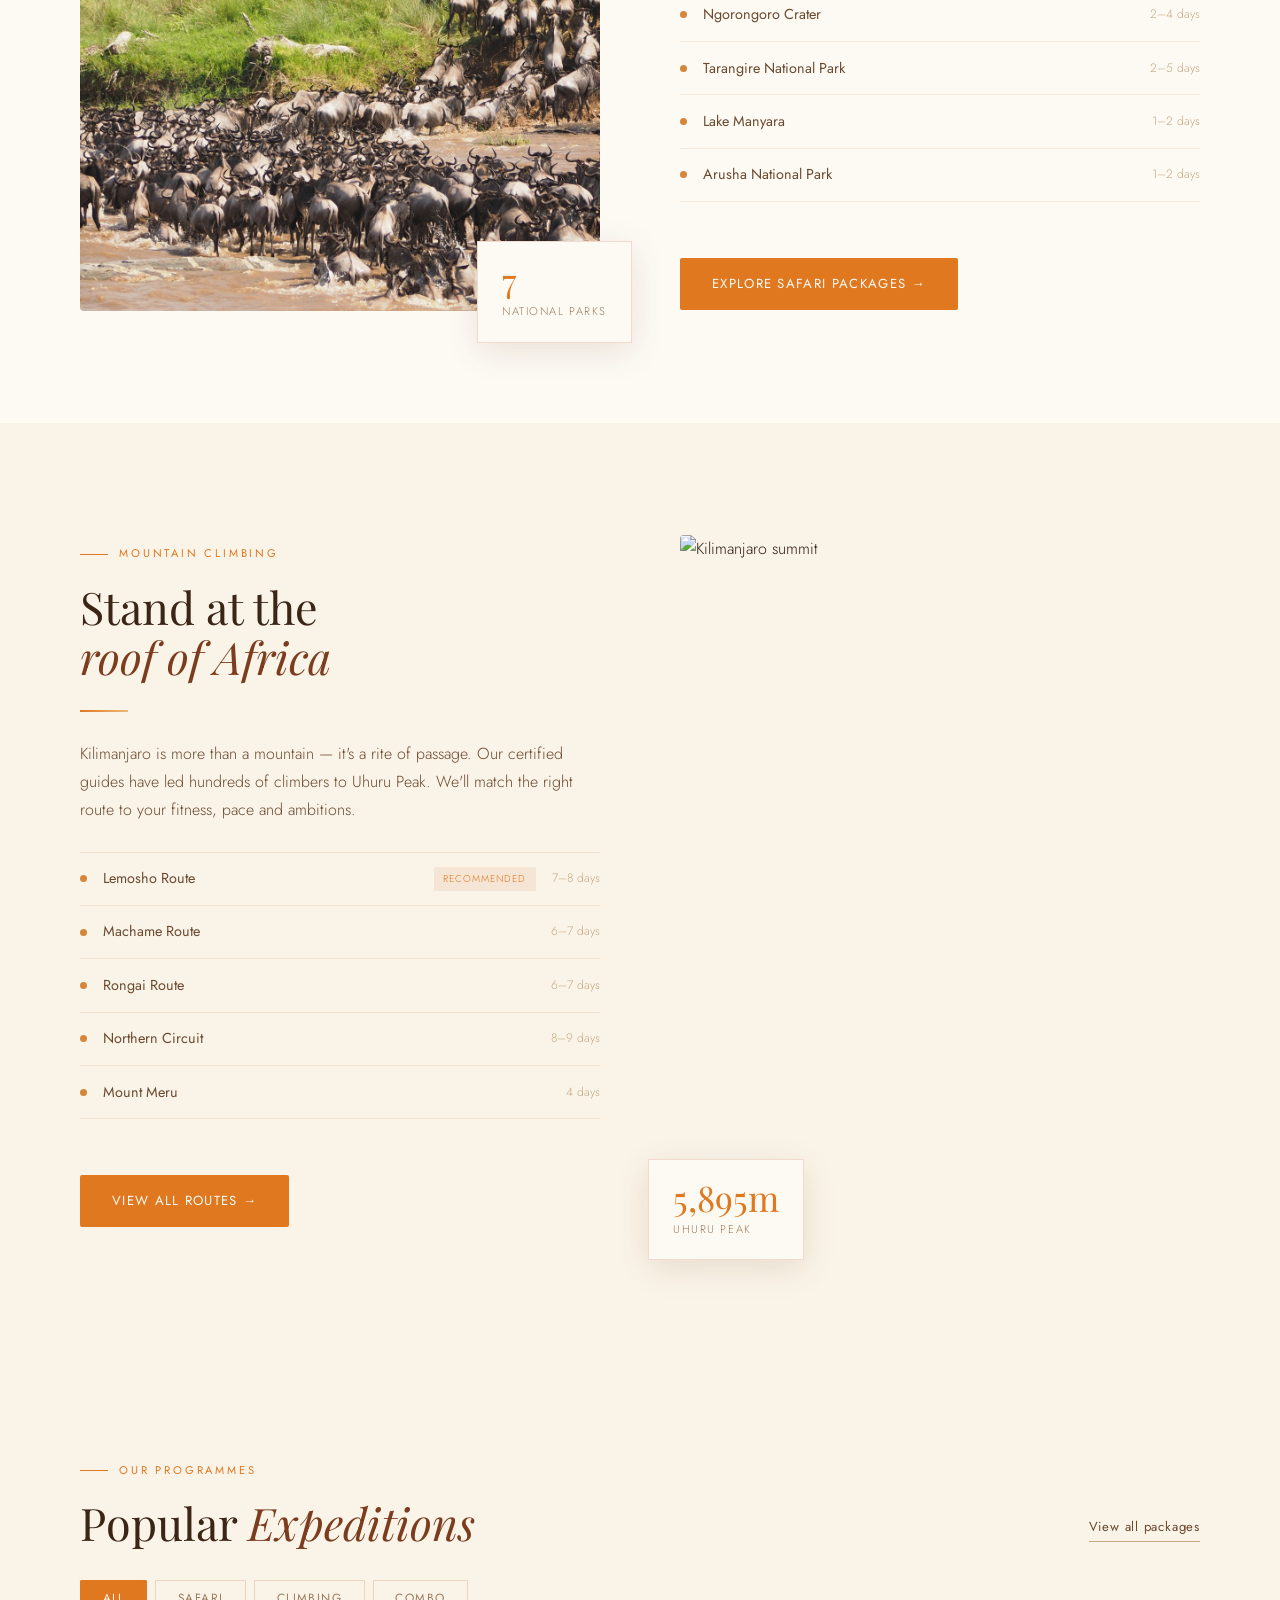
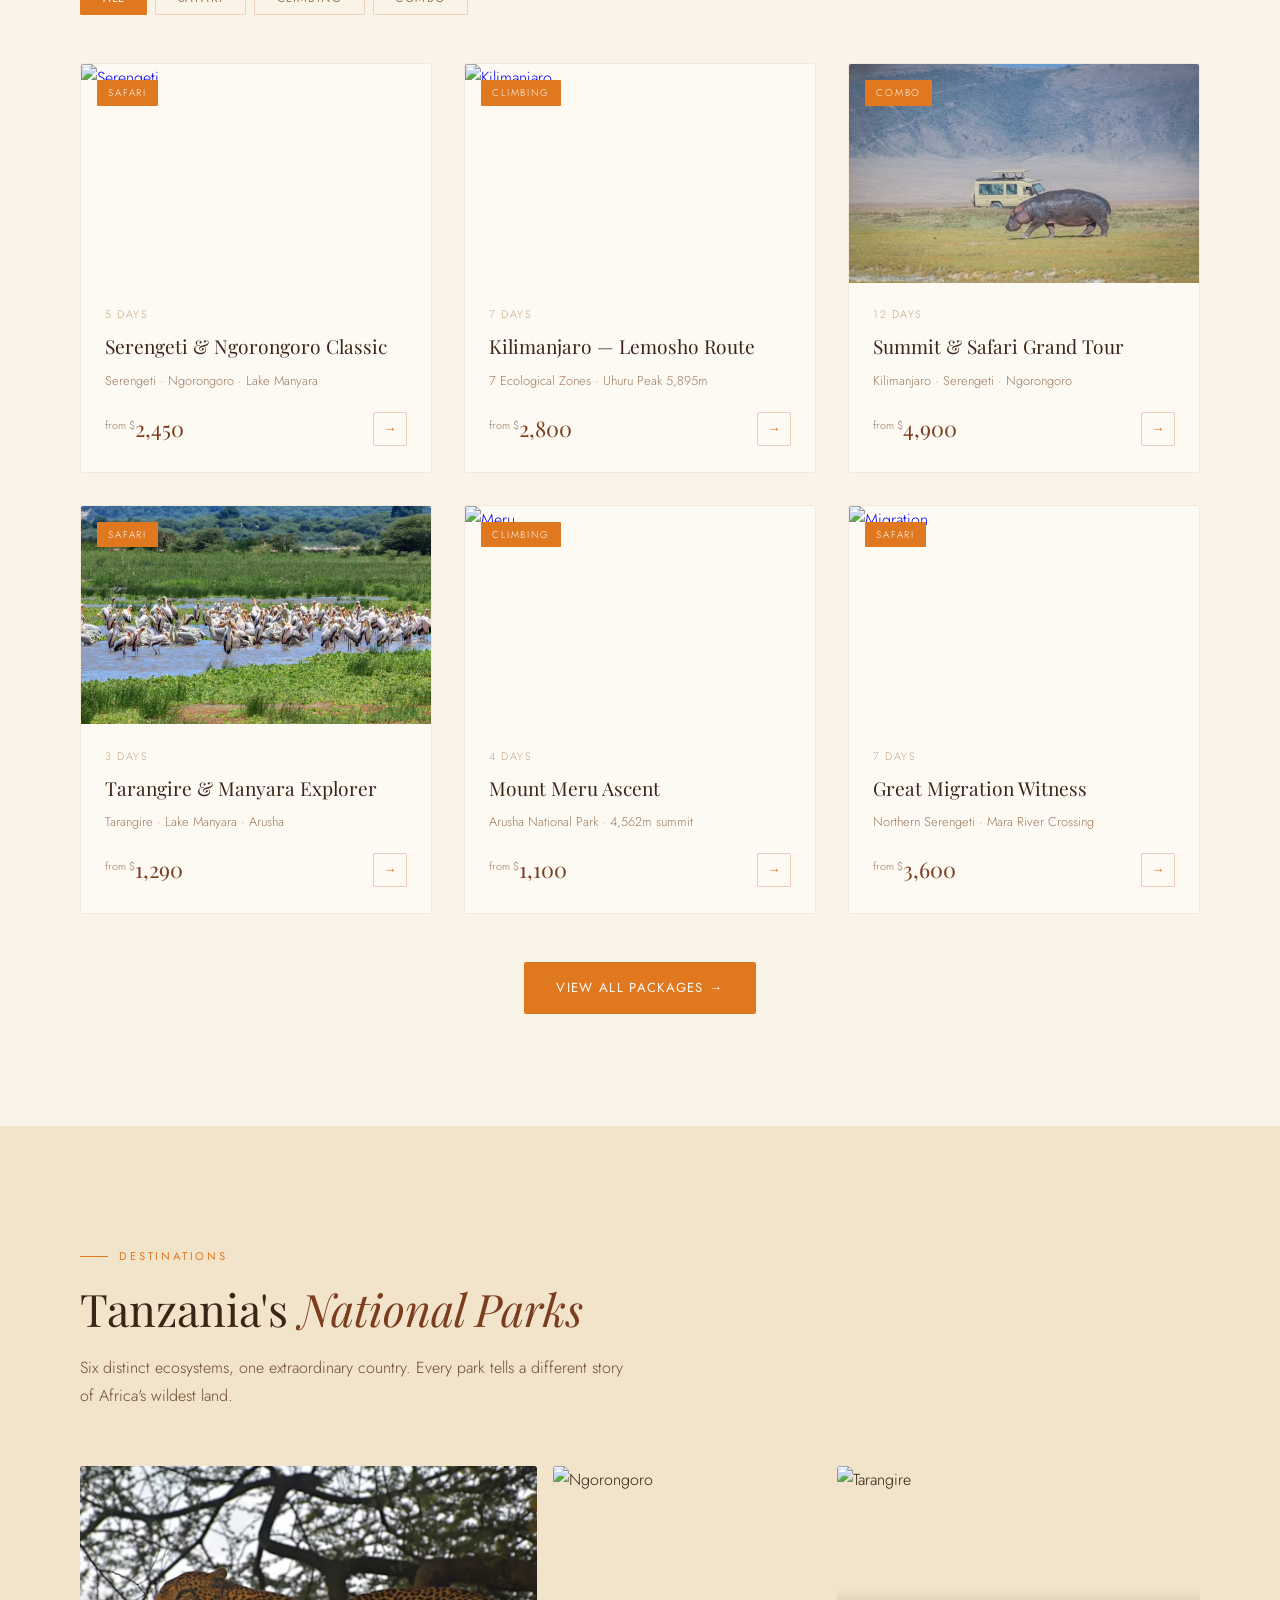
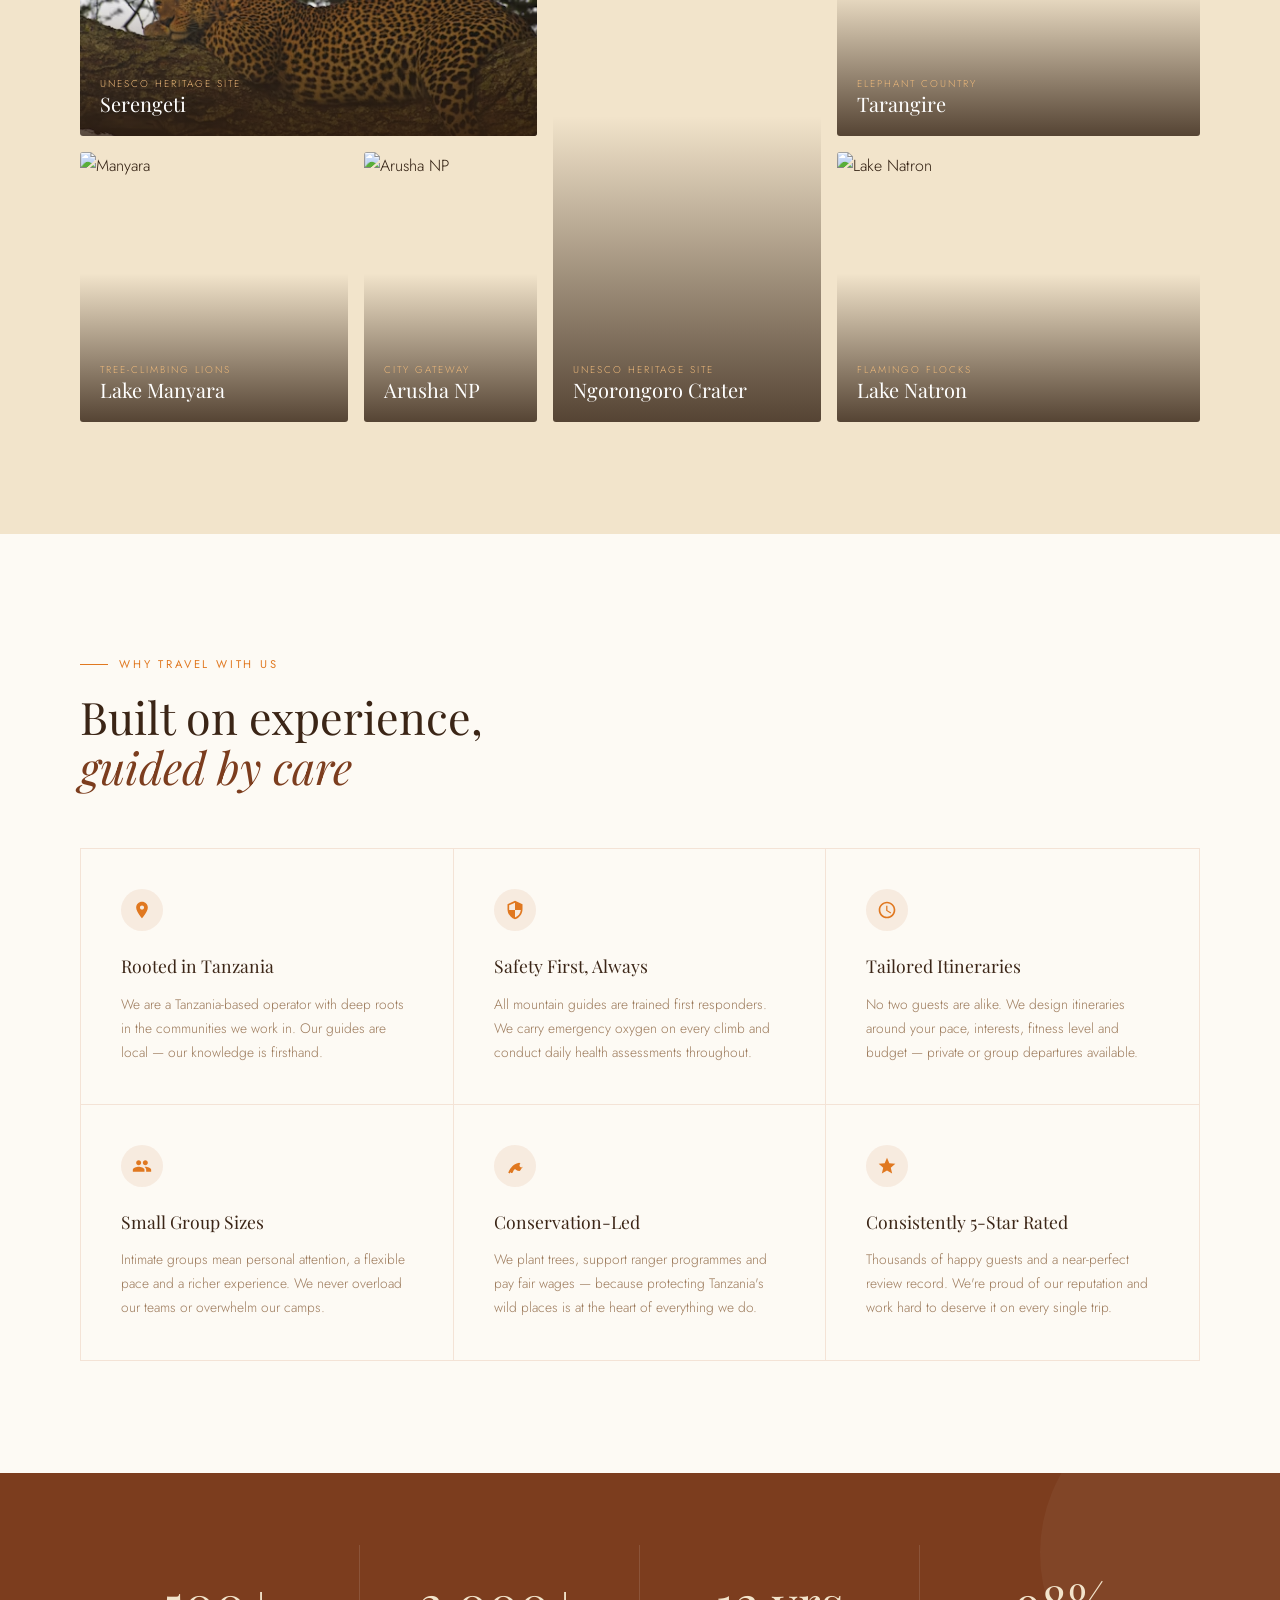
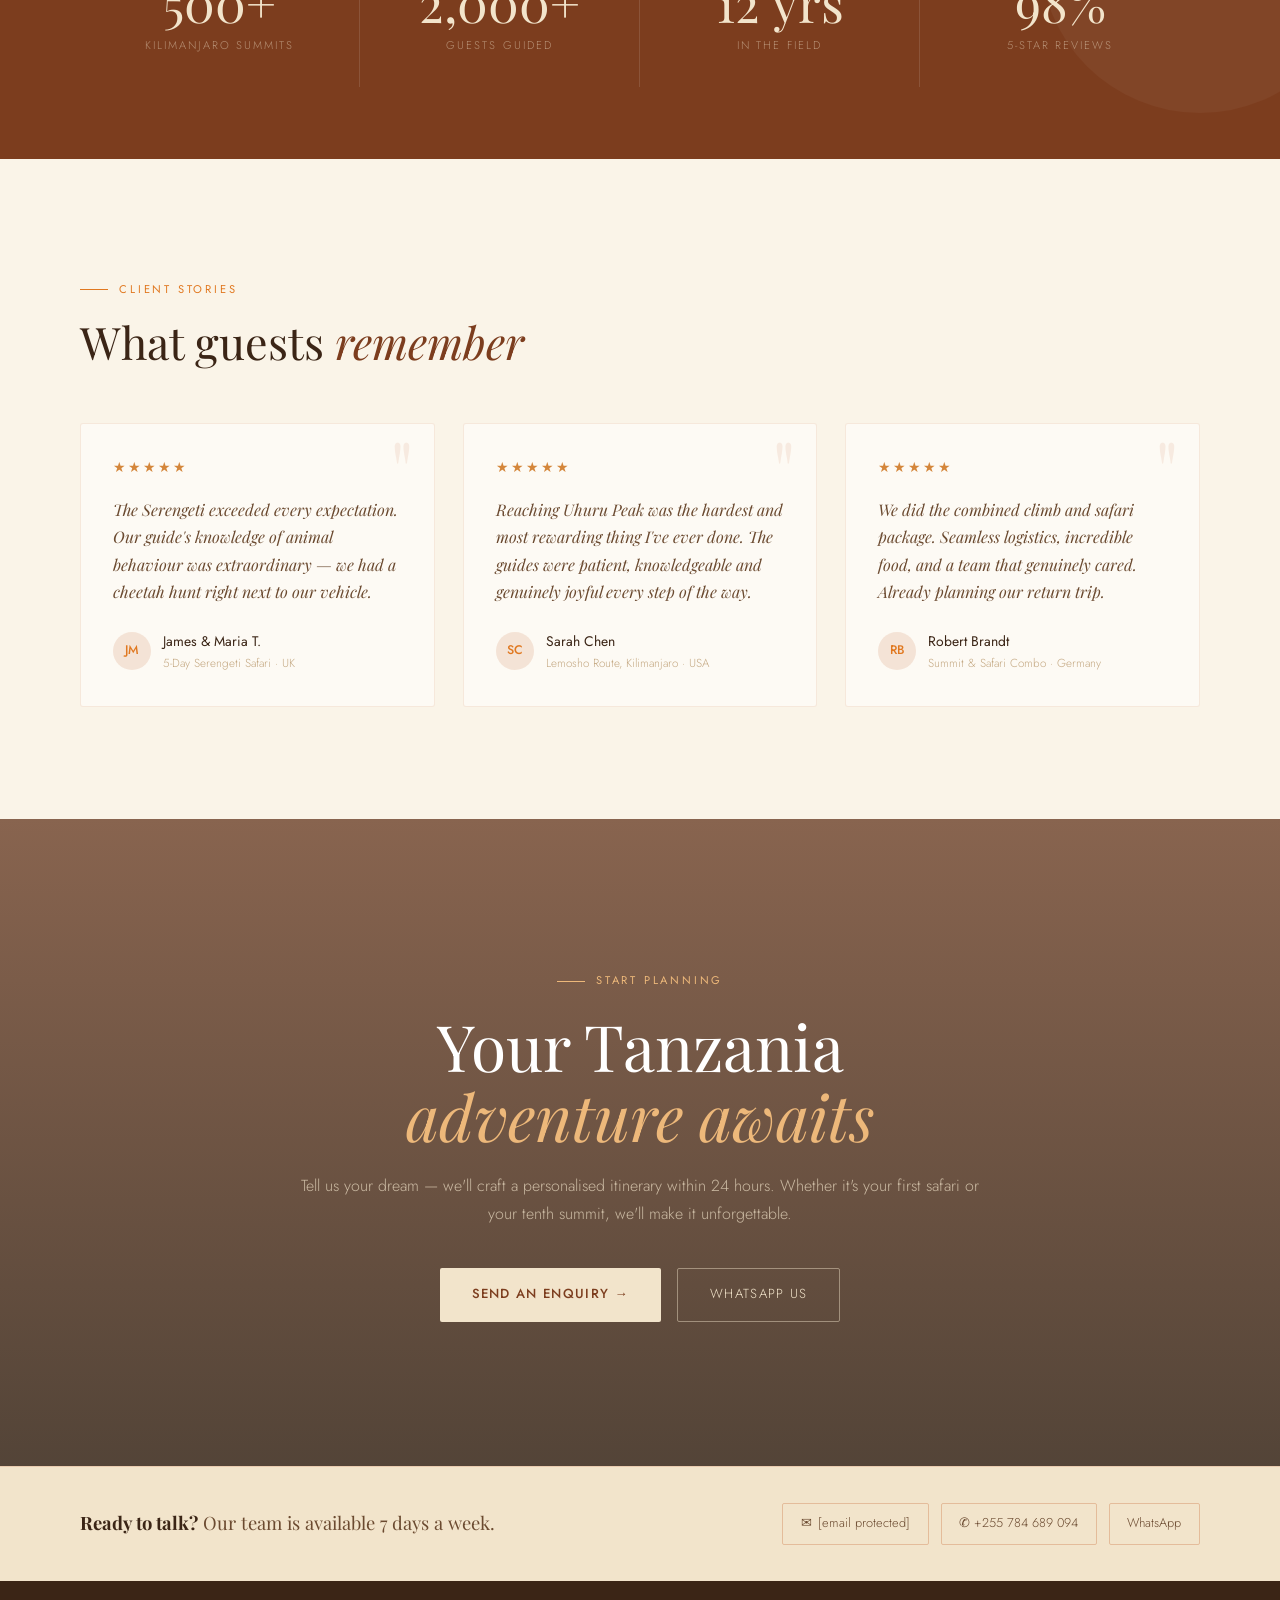
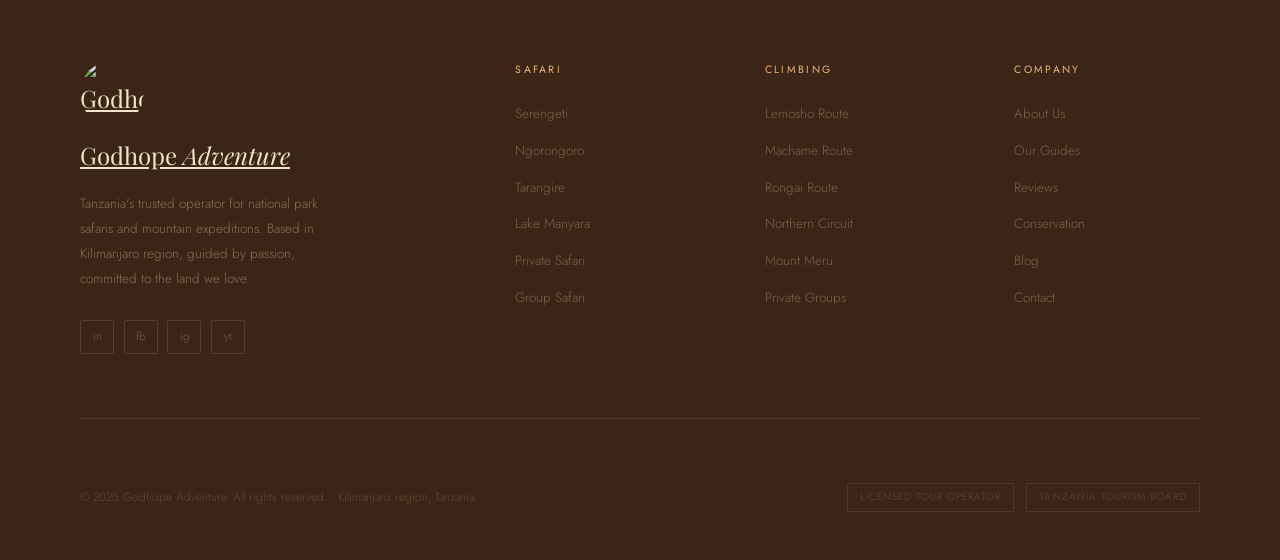
==== commit 5d68c96b: "Update index.html" ====
--- a/index.html
+++ b/index.html
@@ -798,11 +798,11 @@
 <!-- HERO -->
 <div class="hero" id="home">
   <div class="hero-slides" id="hero-slides">
-  <div class="hero-slide active" style="background-image:url('climbing_kilimanjaro.jpeg')"></div>
-  <div class="hero-slide" style="background-image:url('https://images.unsplash.com/photo-1516426122078-c23e76319801?w=1600&q=85')"></div>
-  <div class="hero-slide" style="background-image:url('https://images.unsplash.com/photo-1578894381163-e72c17f2d45f?w=1600&q=85')"></div>
+  <!-- <div class="hero-slide active" style="background-image:url('')"></div> -->
+  <!-- <div class="hero-slide" style="background-image:url('')"></div> -->
+  <!-- <div class="hero-slide" style="background-image:url('')"></div> -->
   <div class="hero-slide" style="background-image:url('toptop.jpg')"></div>
-  <div class="hero-slide" style="background-image:url('https://images.unsplash.com/photo-1547471080-7cc2caa01a7e?w=1600&q=85')"></div>
+  <!-- <div class="hero-slide" style="background-image:url('')"></div> -->
 </div>
 <button class="hero-arrow hero-arrow-prev" id="hero-prev" aria-label="Previous slide">&#8592;</button>
 <button class="hero-arrow hero-arrow-next" id="hero-next" aria-label="Next slide">&#8594;</button>
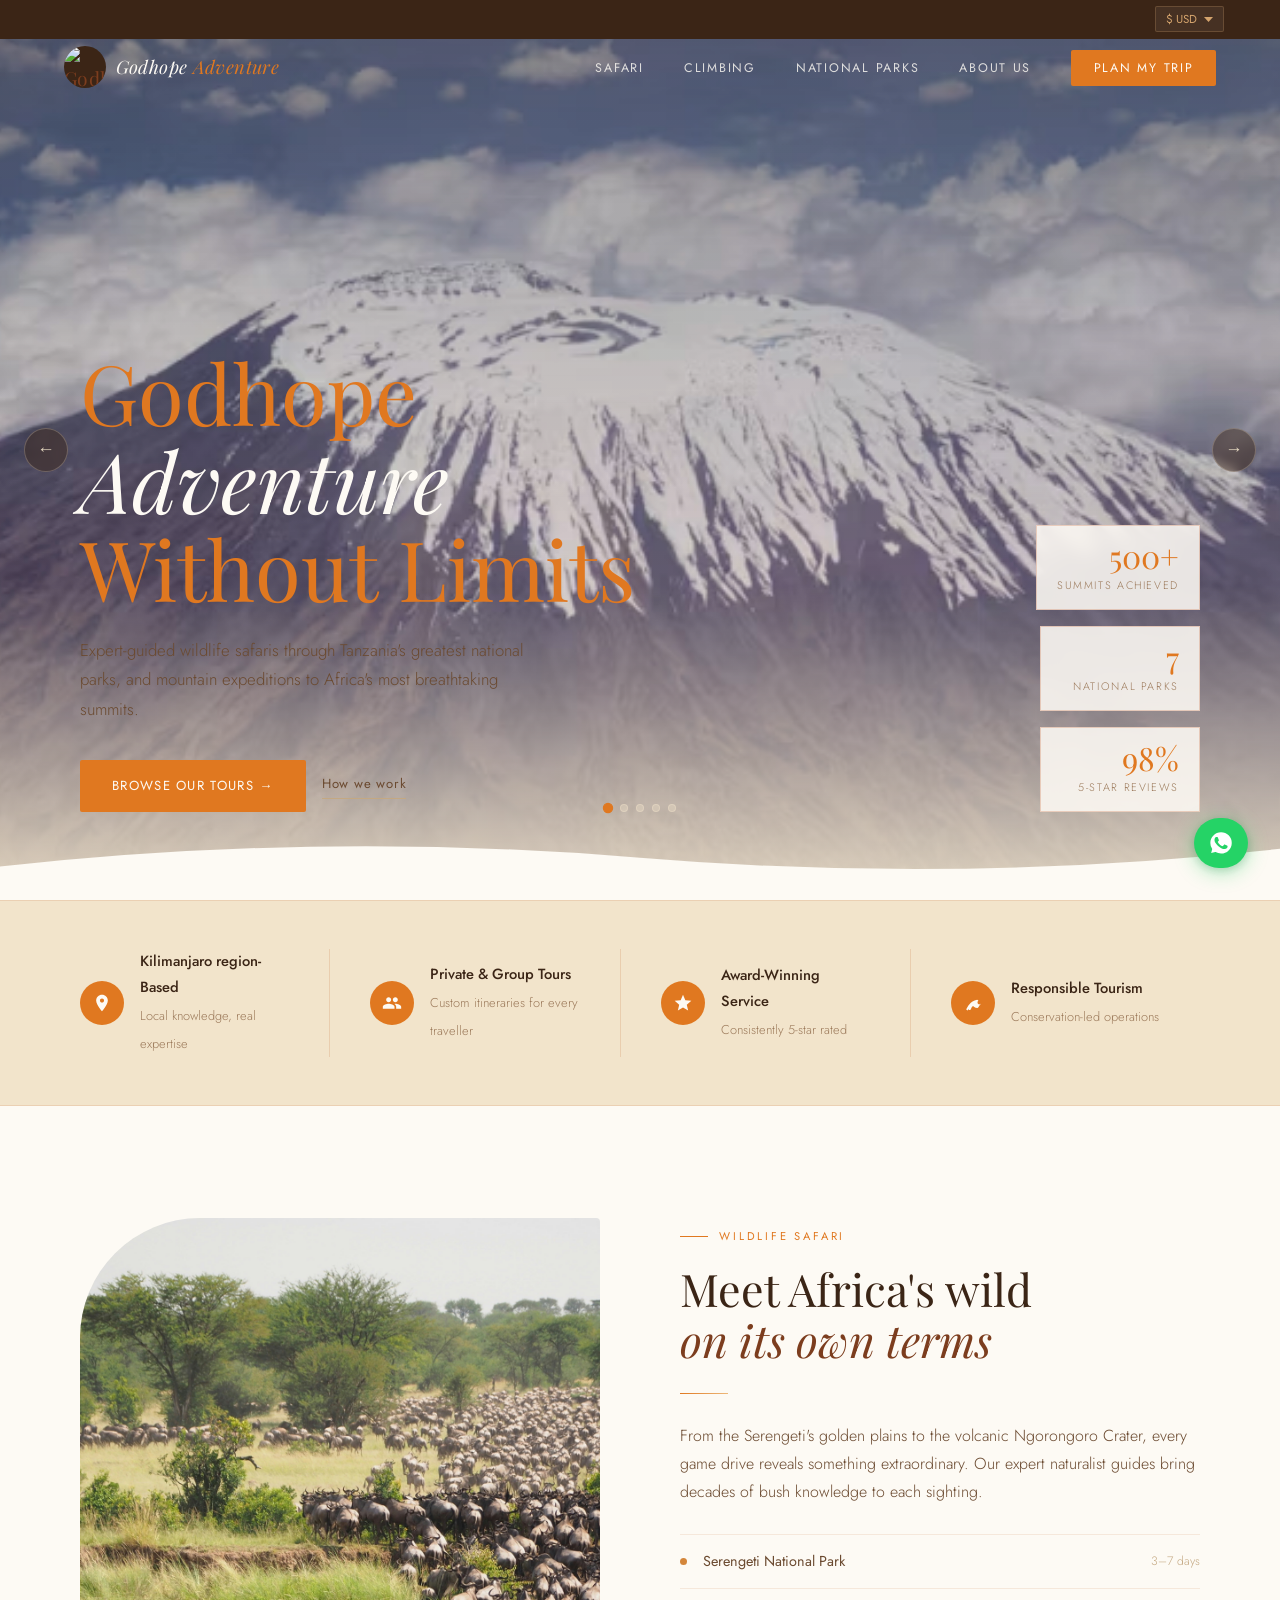
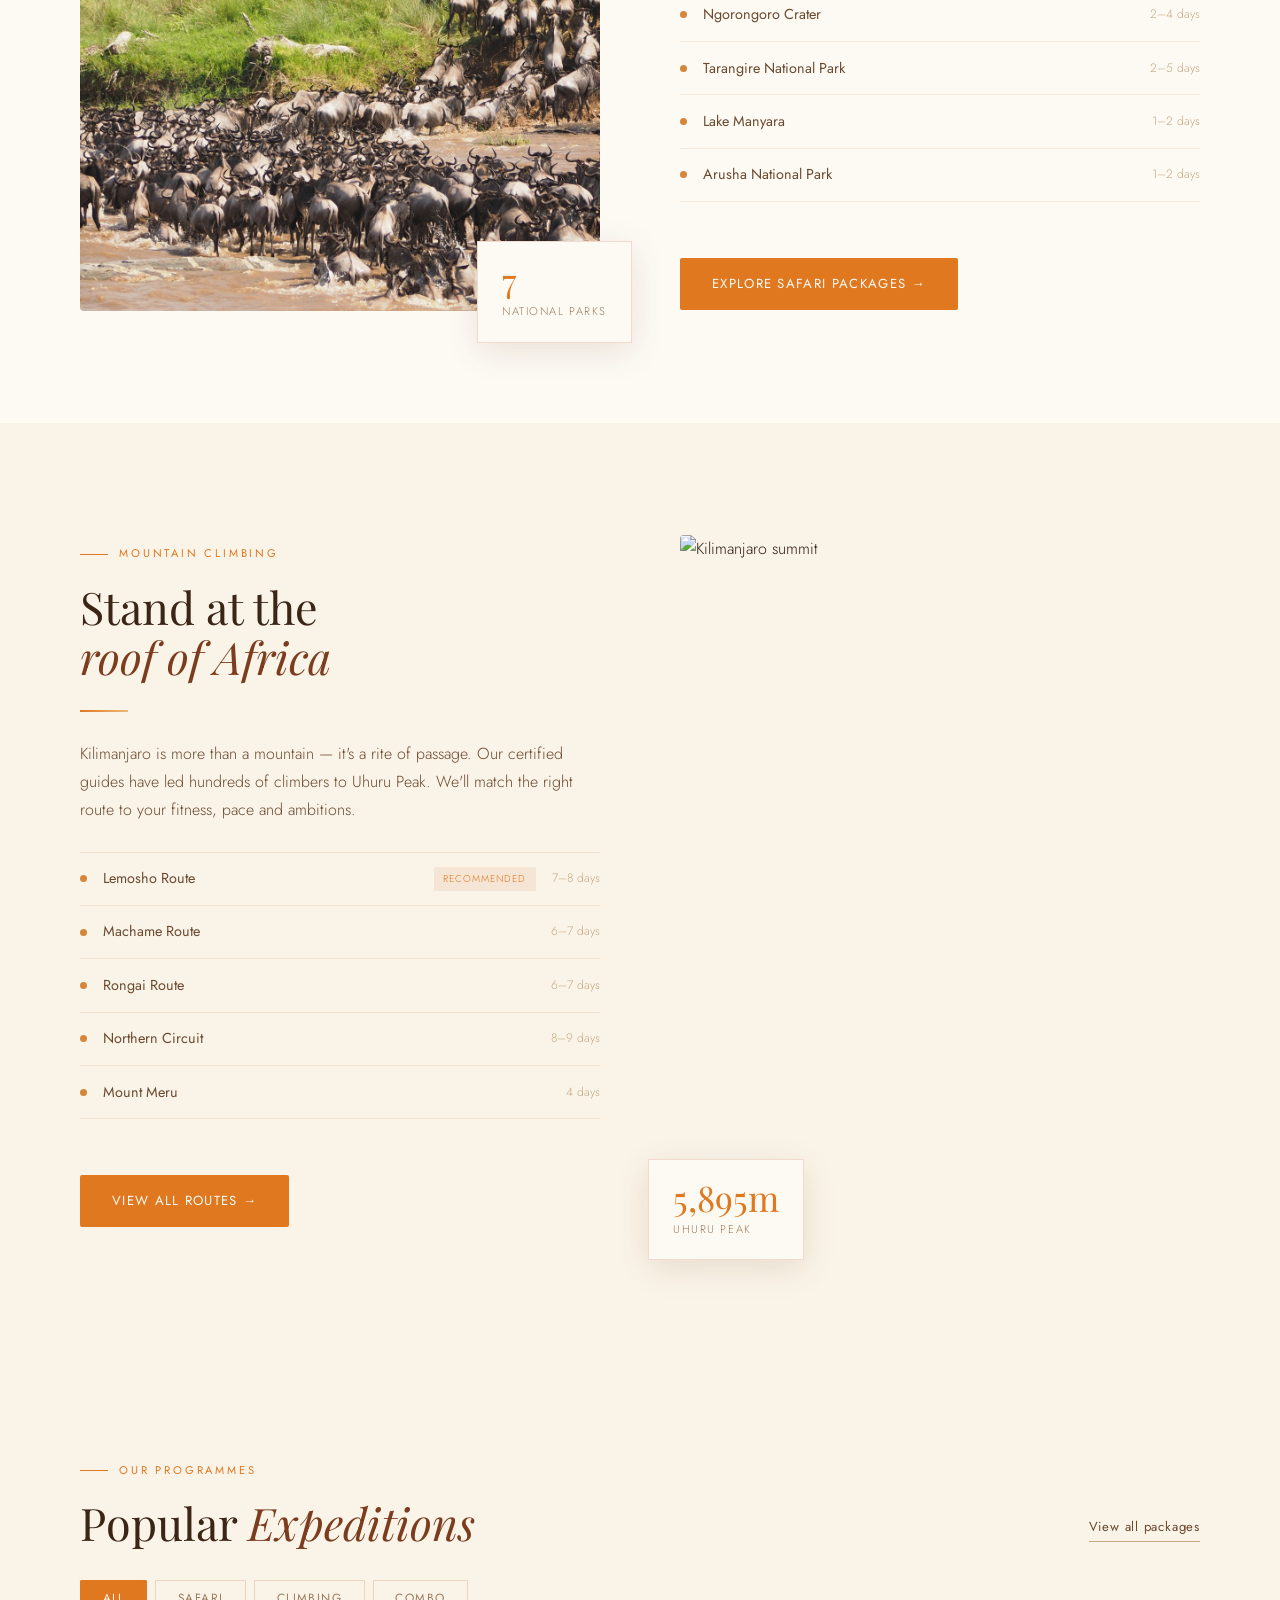
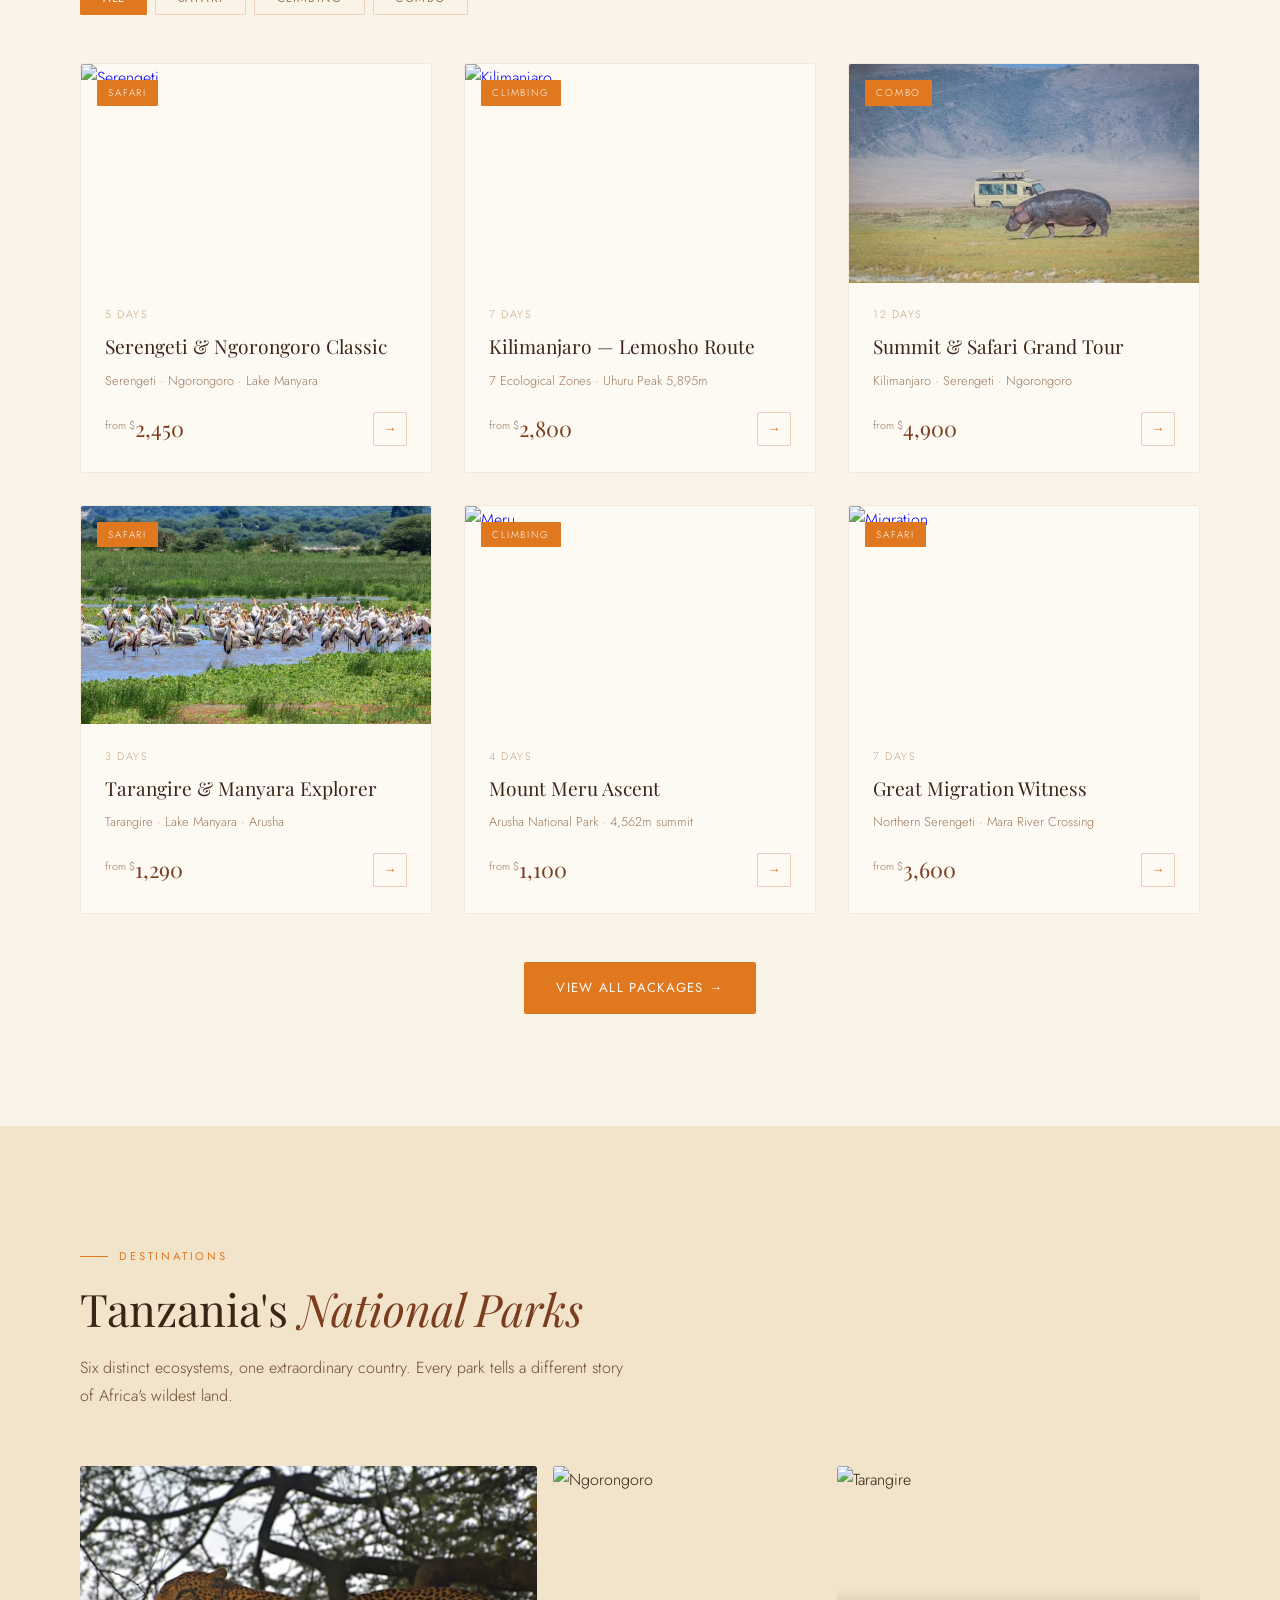
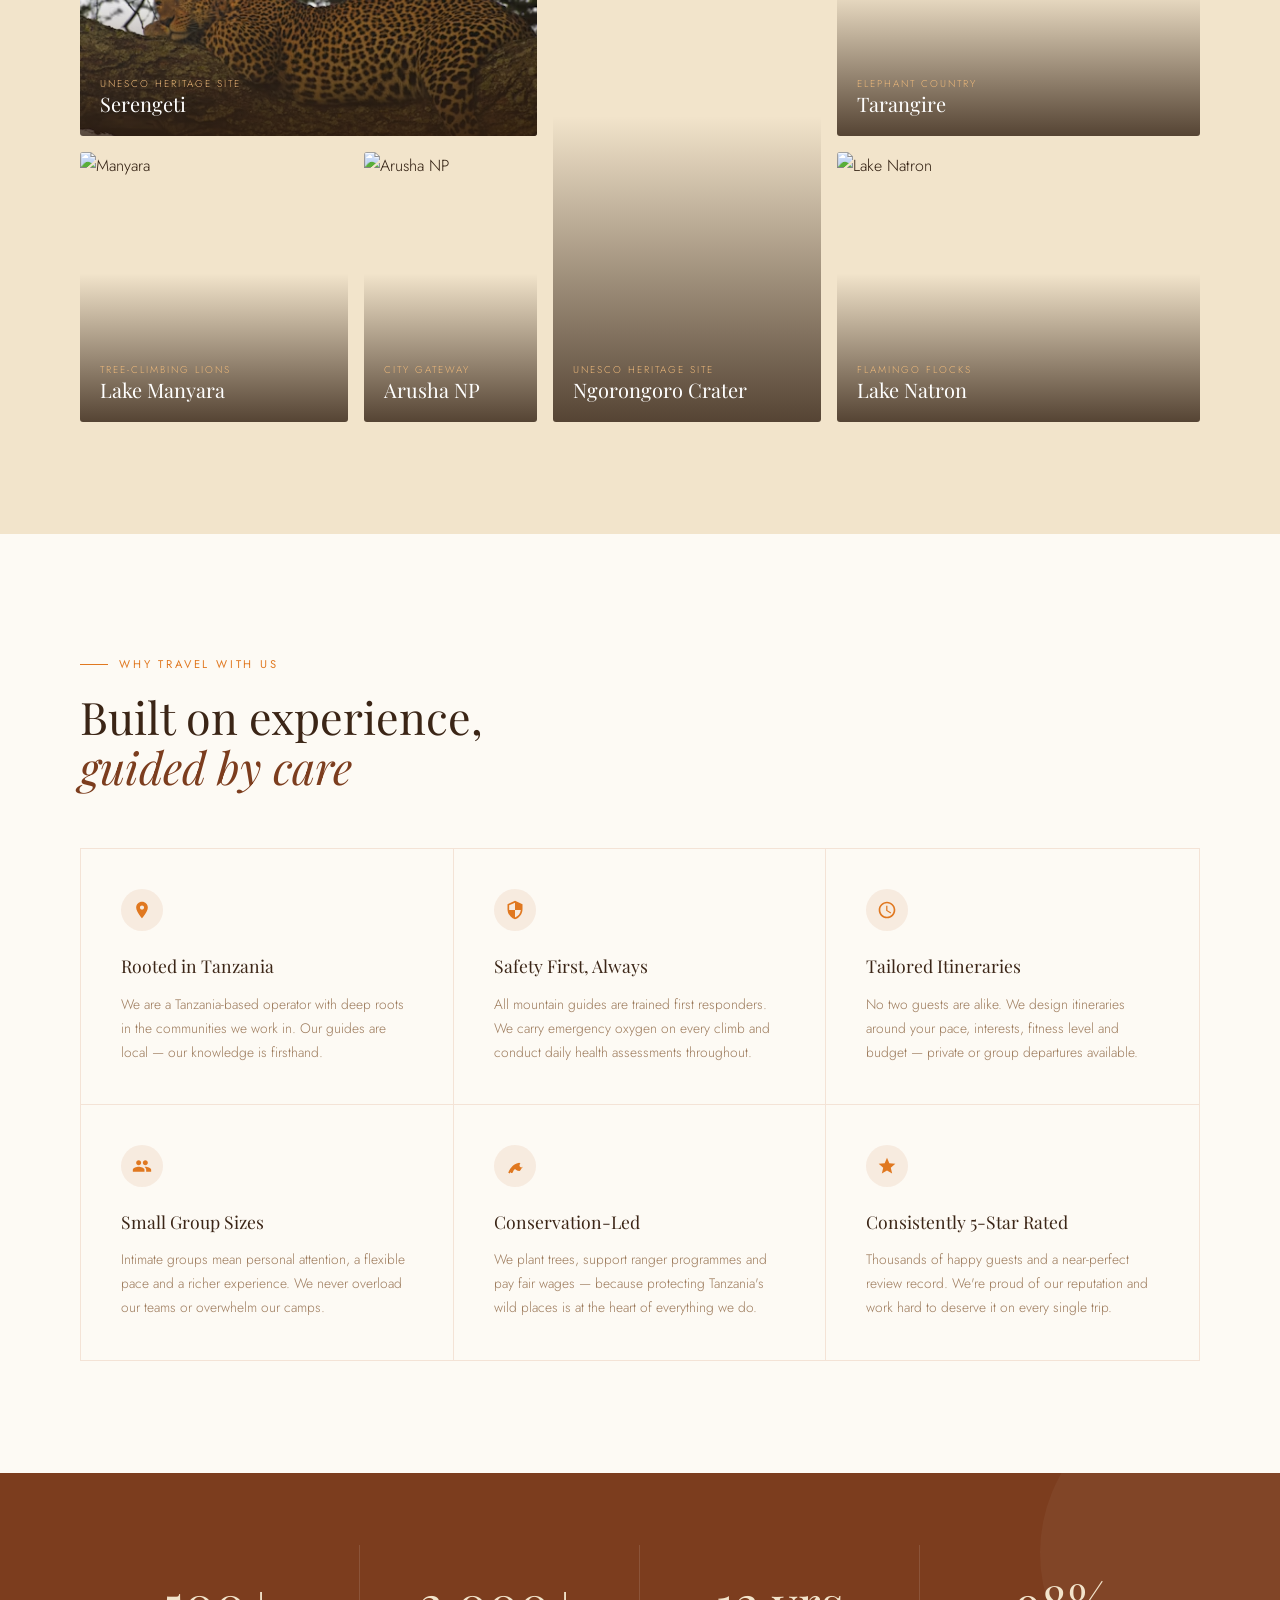
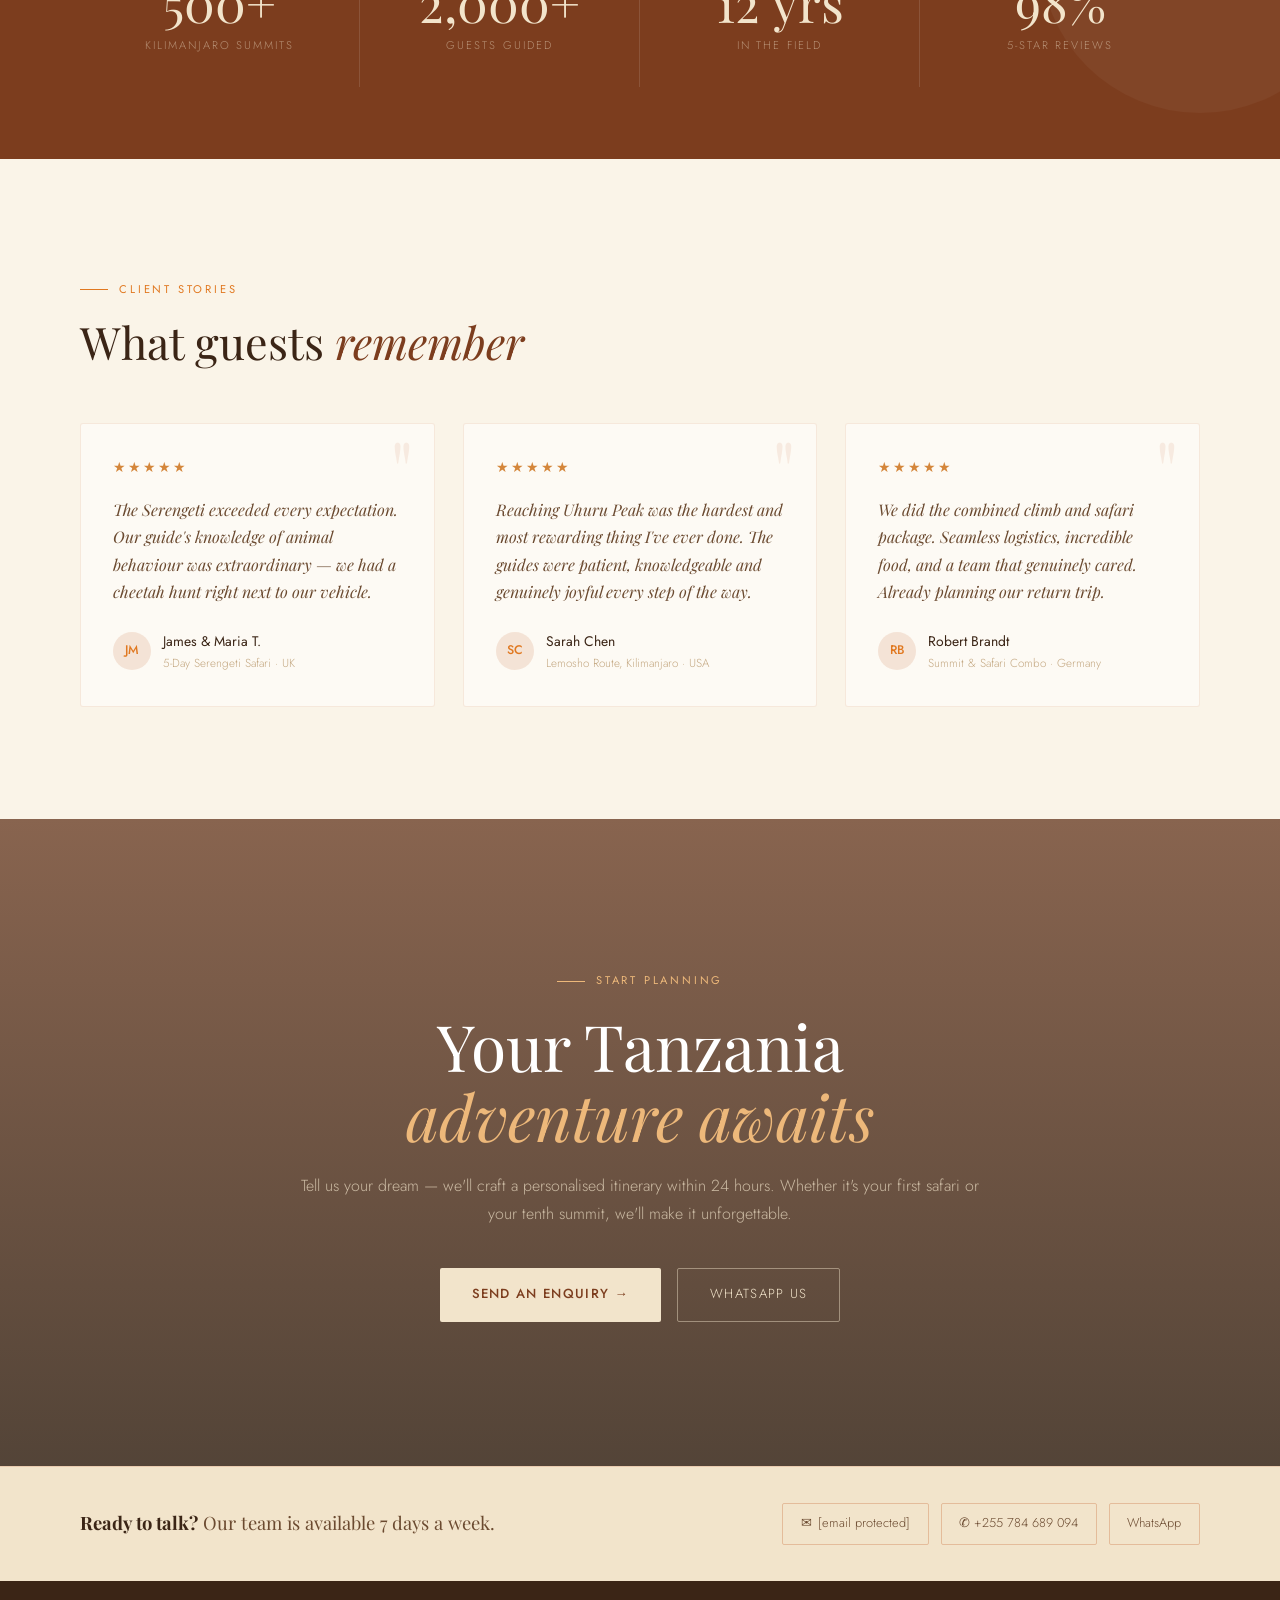
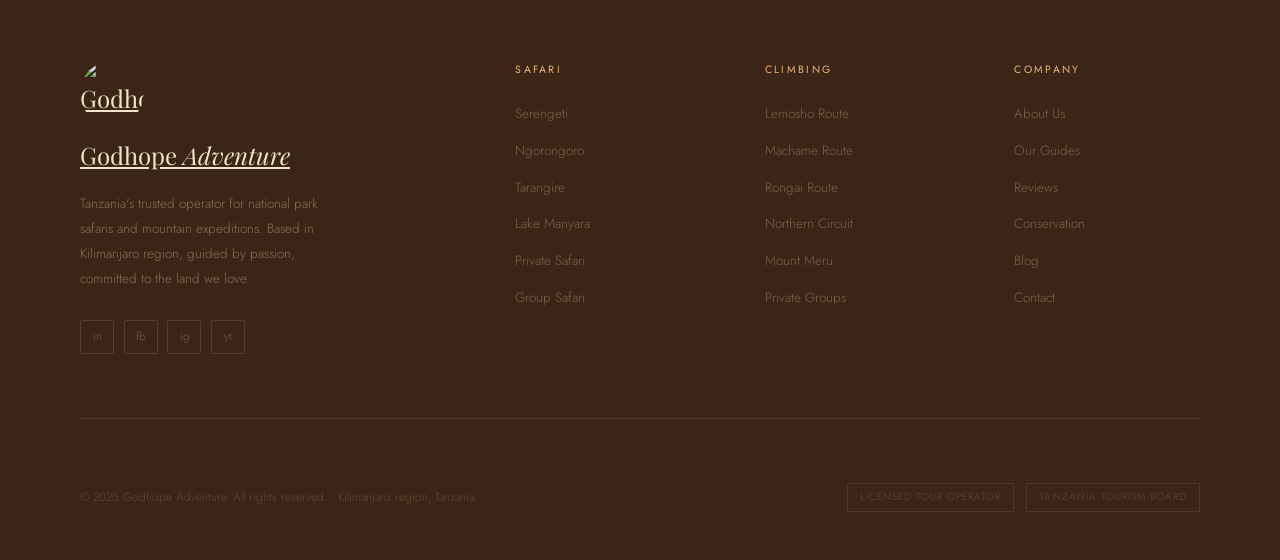
==== commit 5703aa3c: "Update index.html" ====
--- a/index.html
+++ b/index.html
@@ -798,7 +798,7 @@
 <!-- HERO -->
 <div class="hero" id="home">
   <div class="hero-slides" id="hero-slides">
-  <!-- <div class="hero-slide active" style="background-image:url('')"></div> -->
+  <div class="hero-slide active" style="background-image:url('kilikili.avif')"></div>
   <!-- <div class="hero-slide" style="background-image:url('')"></div> -->
   <!-- <div class="hero-slide" style="background-image:url('')"></div> -->
   <div class="hero-slide" style="background-image:url('toptop.jpg')"></div>
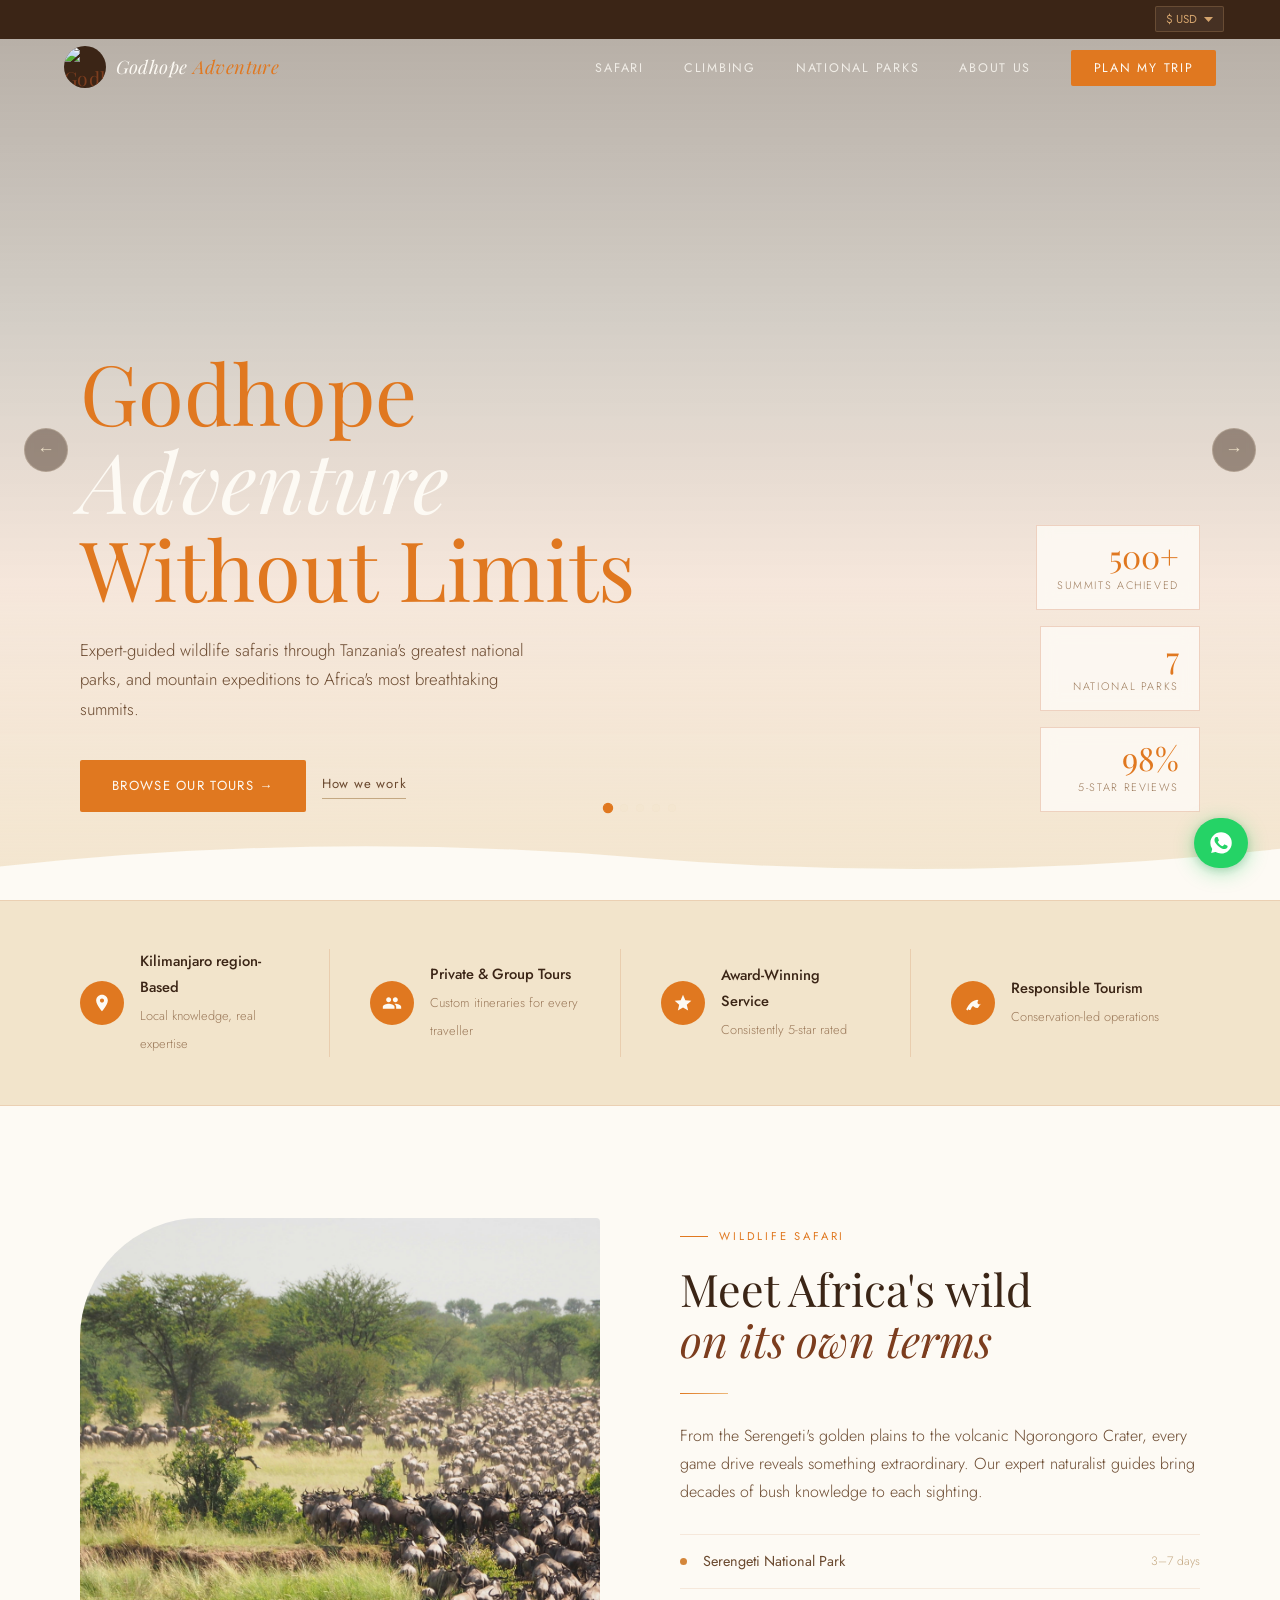
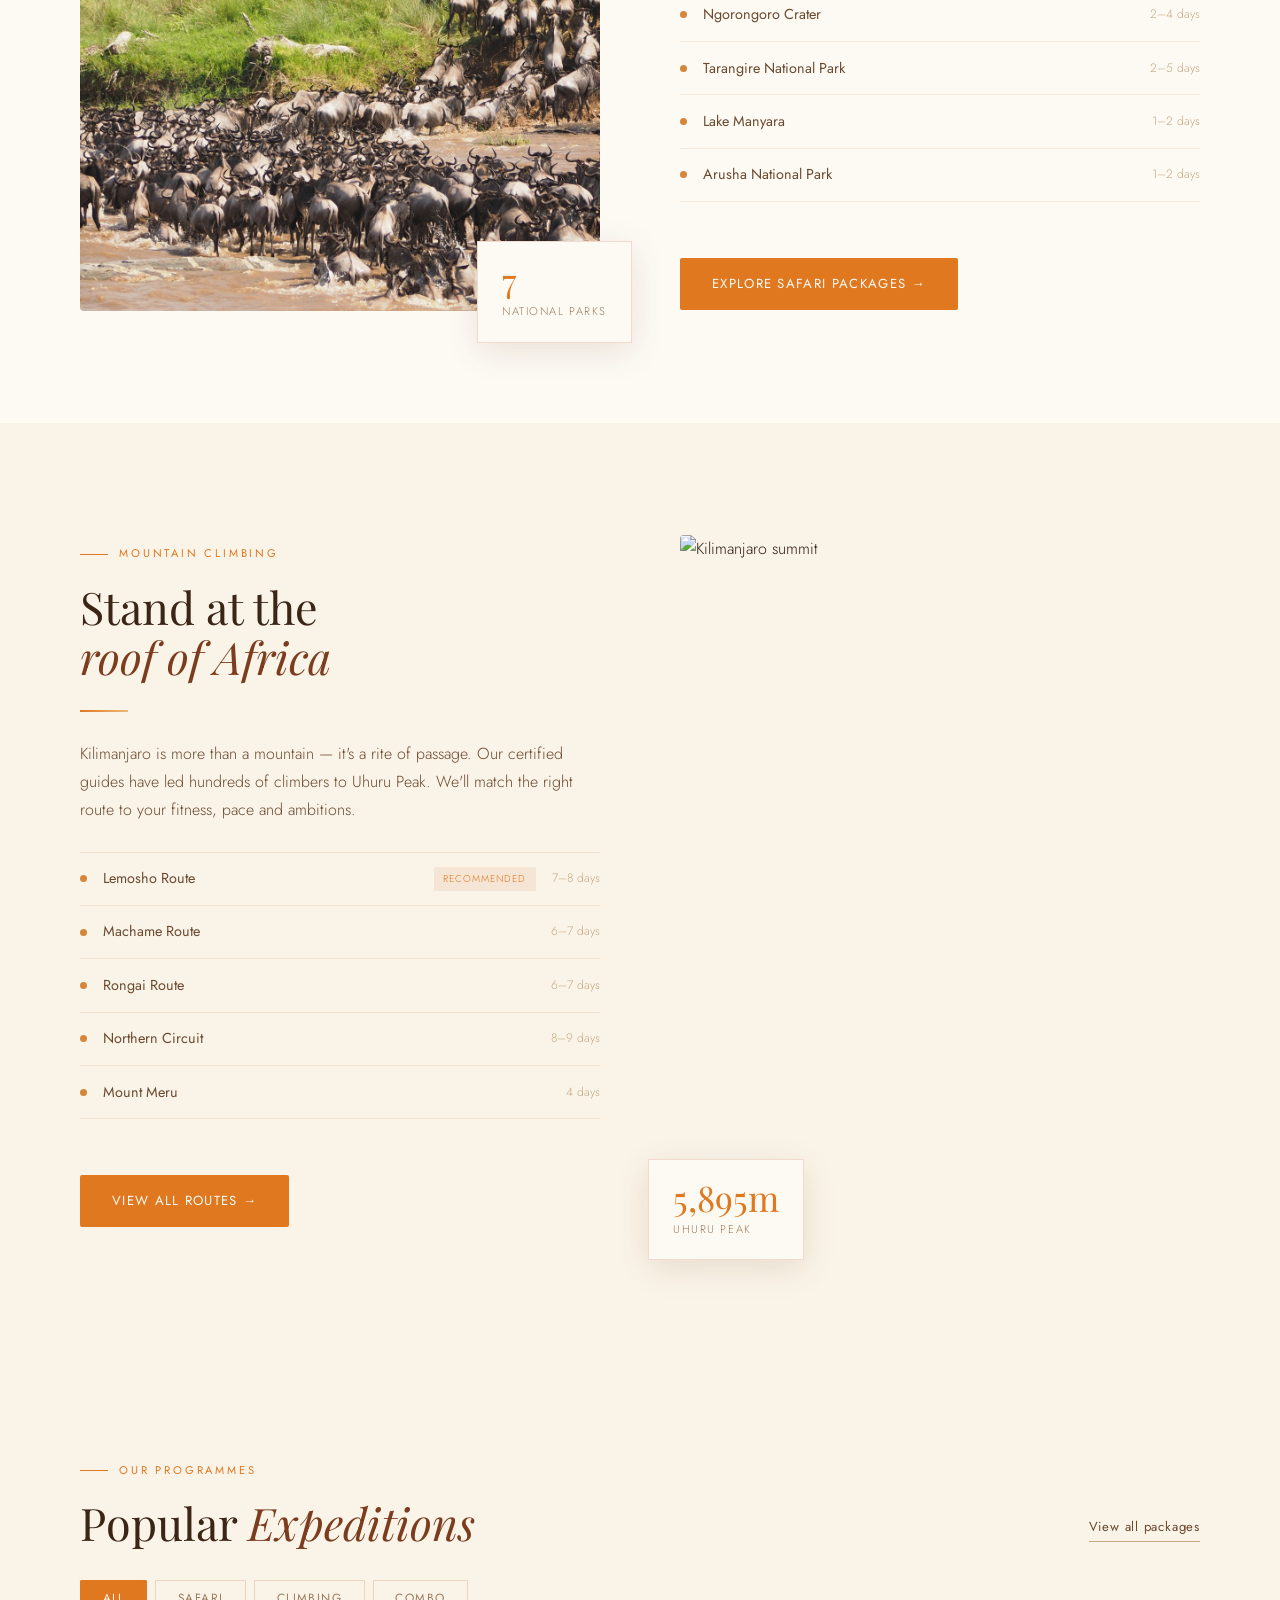
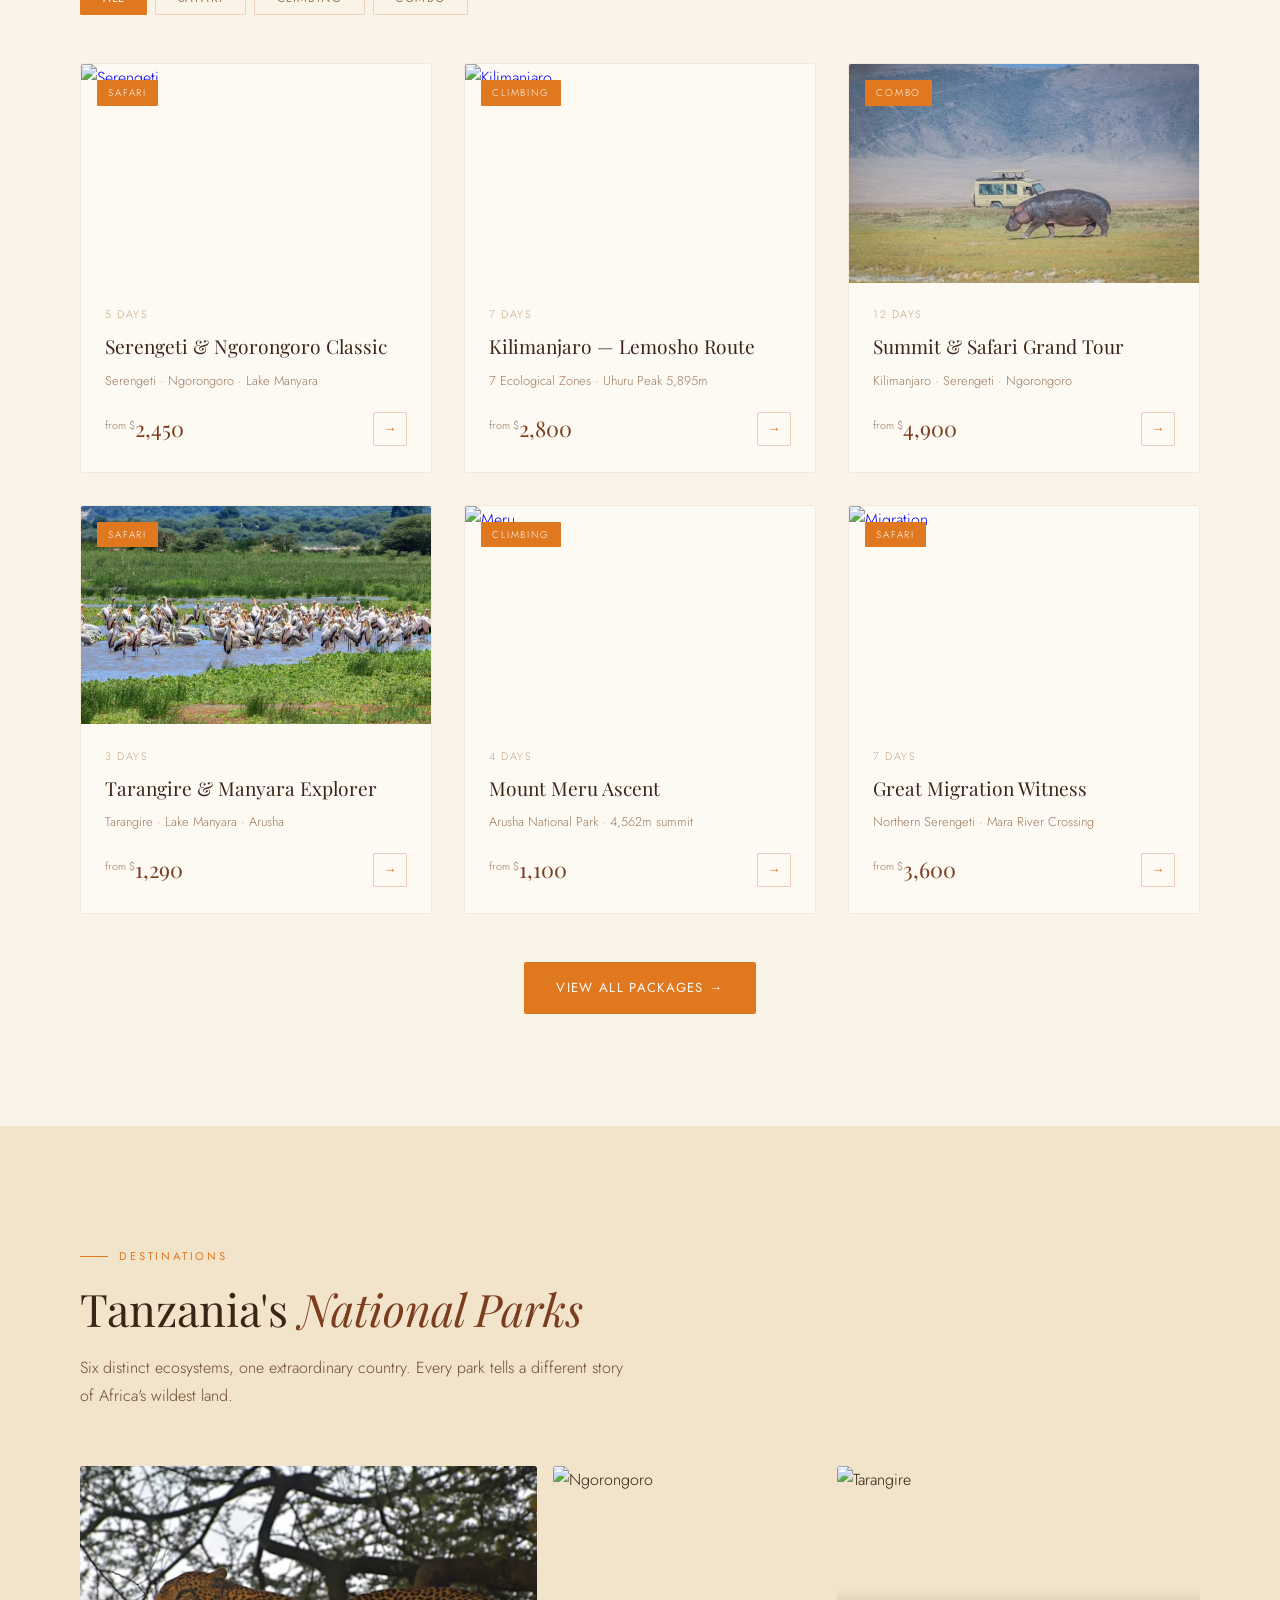
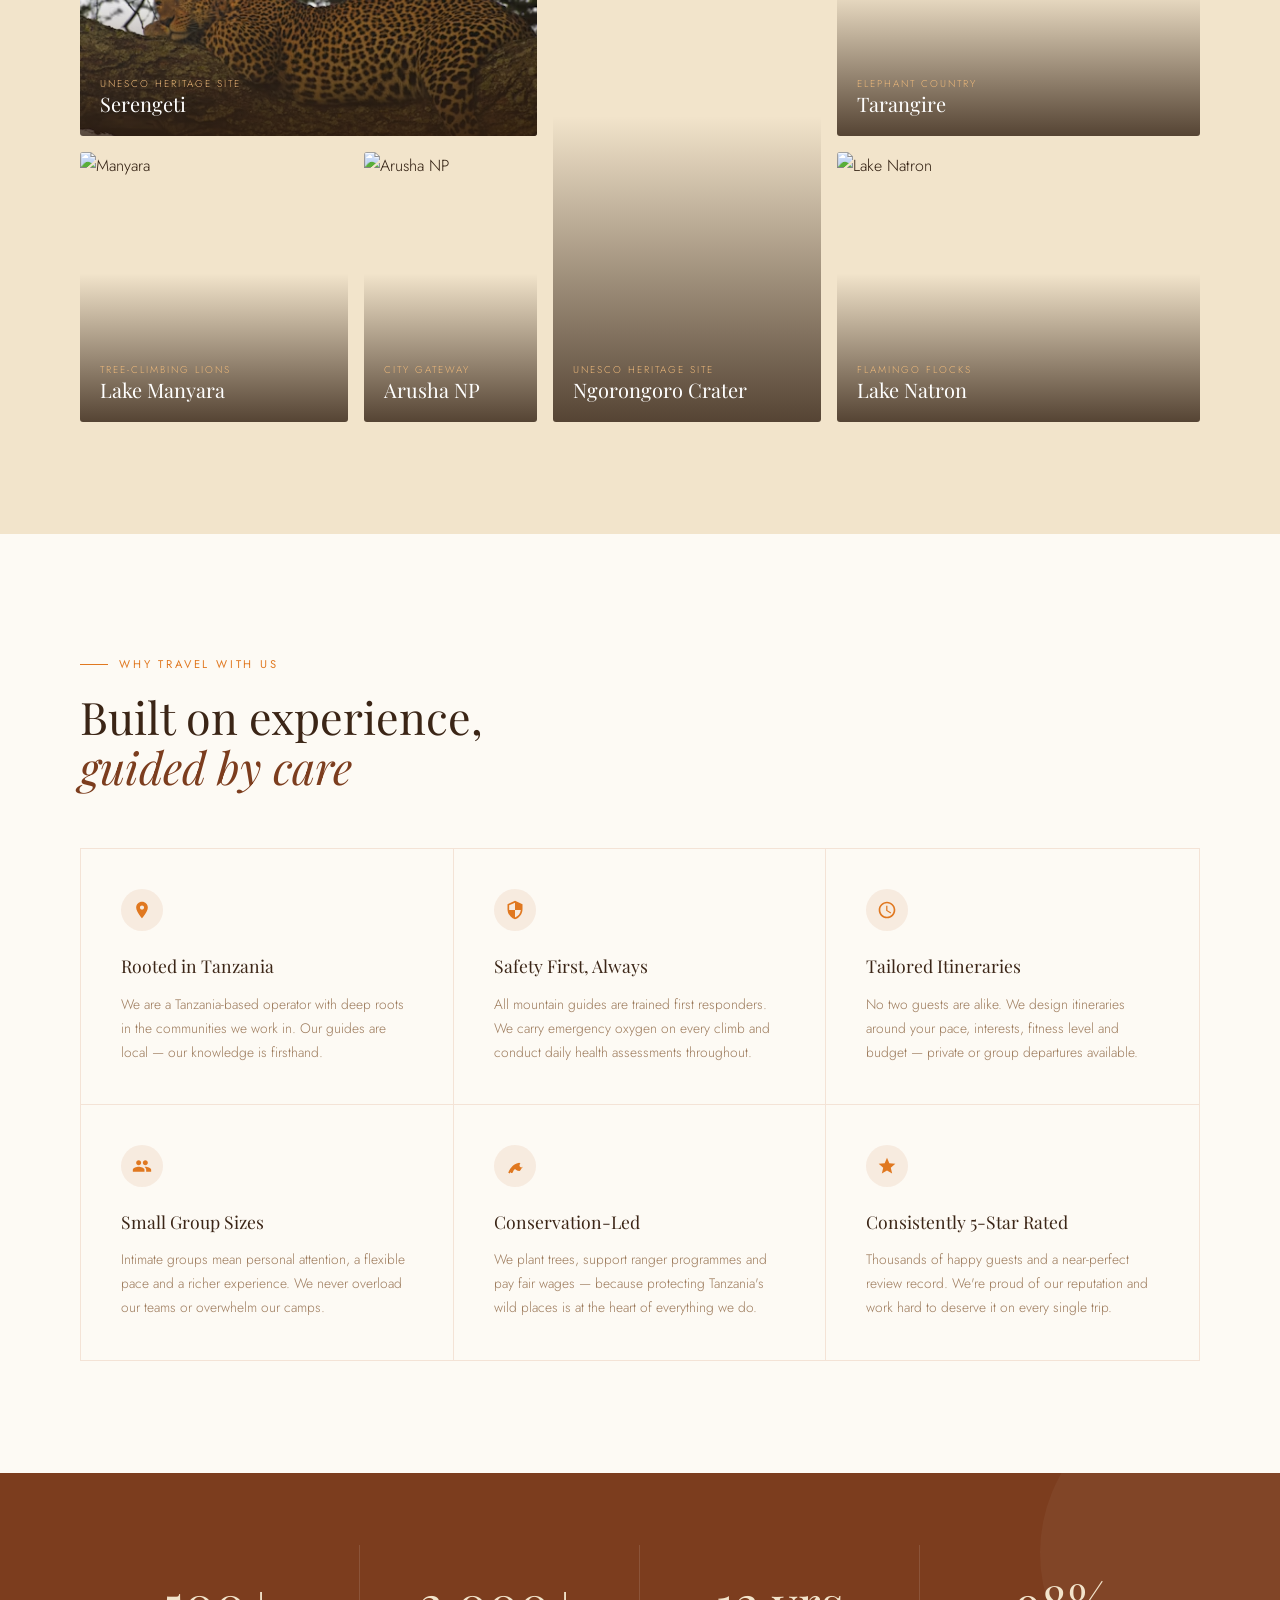
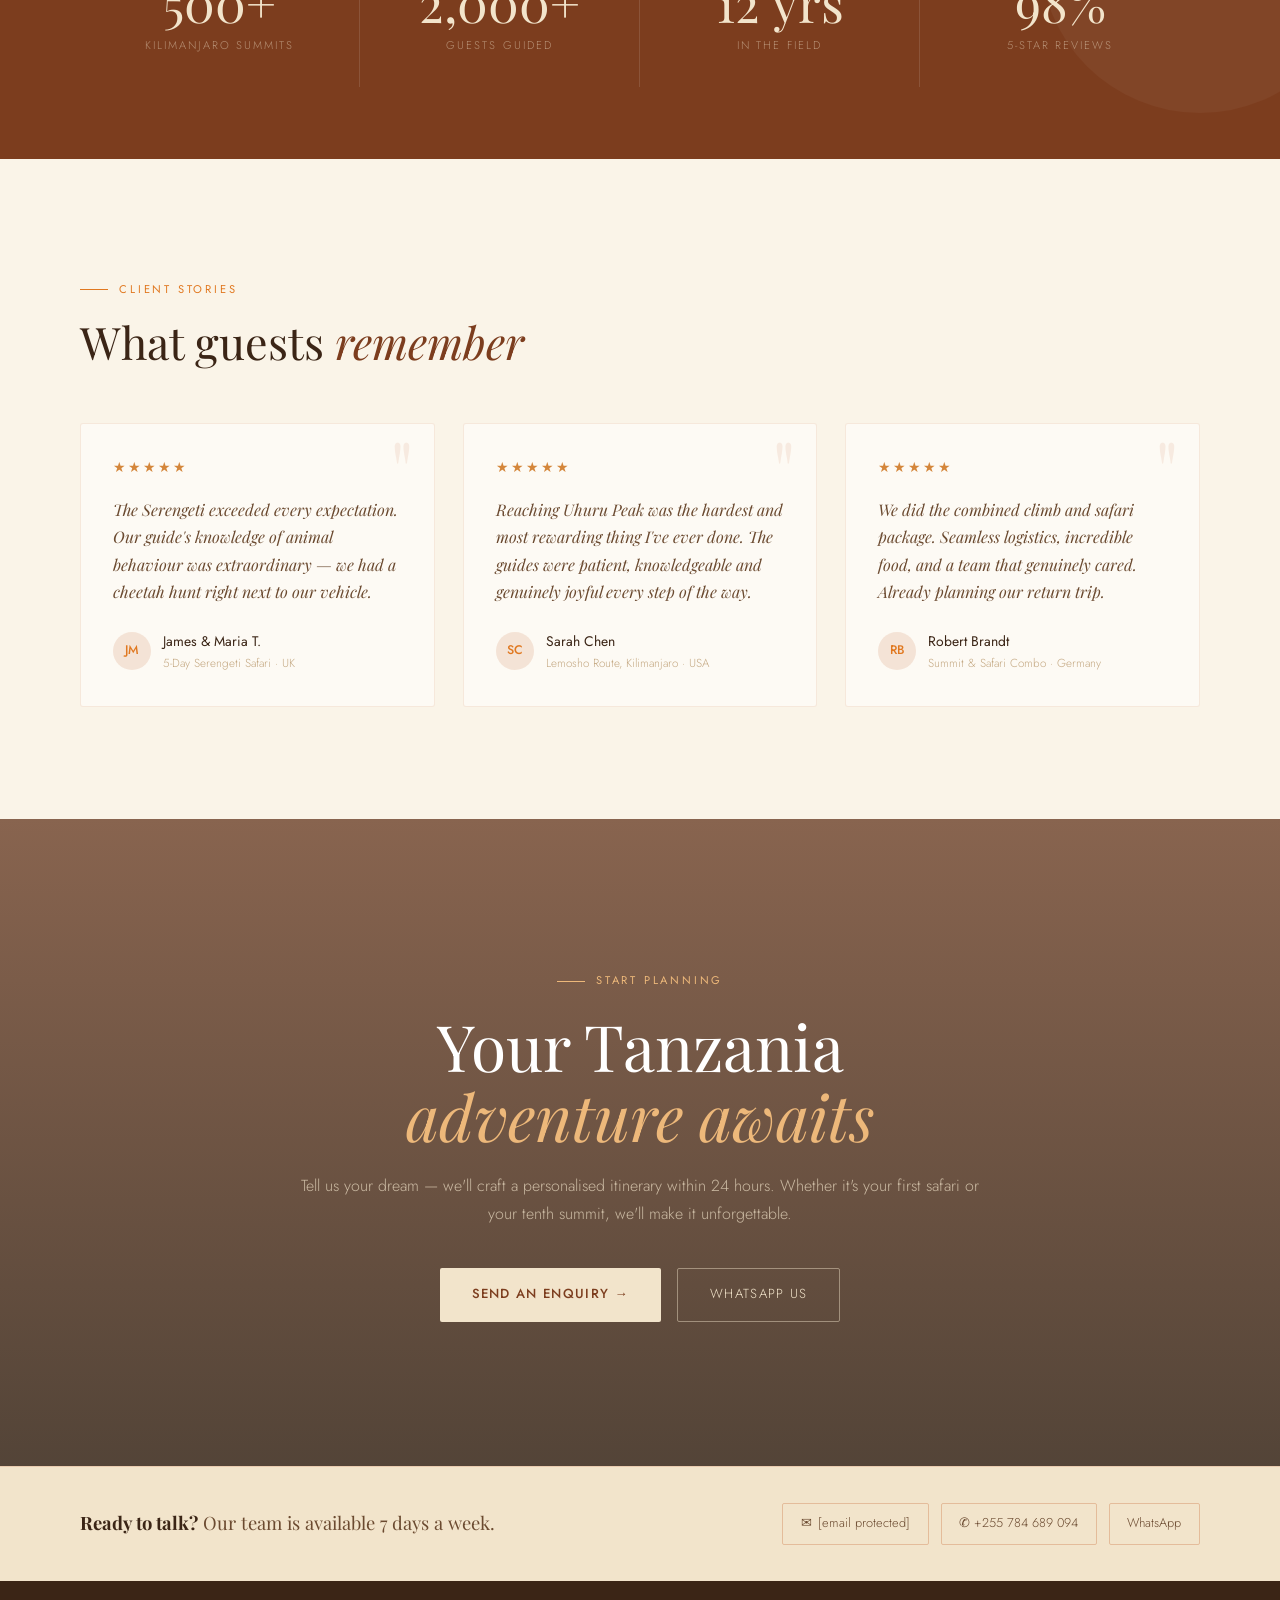
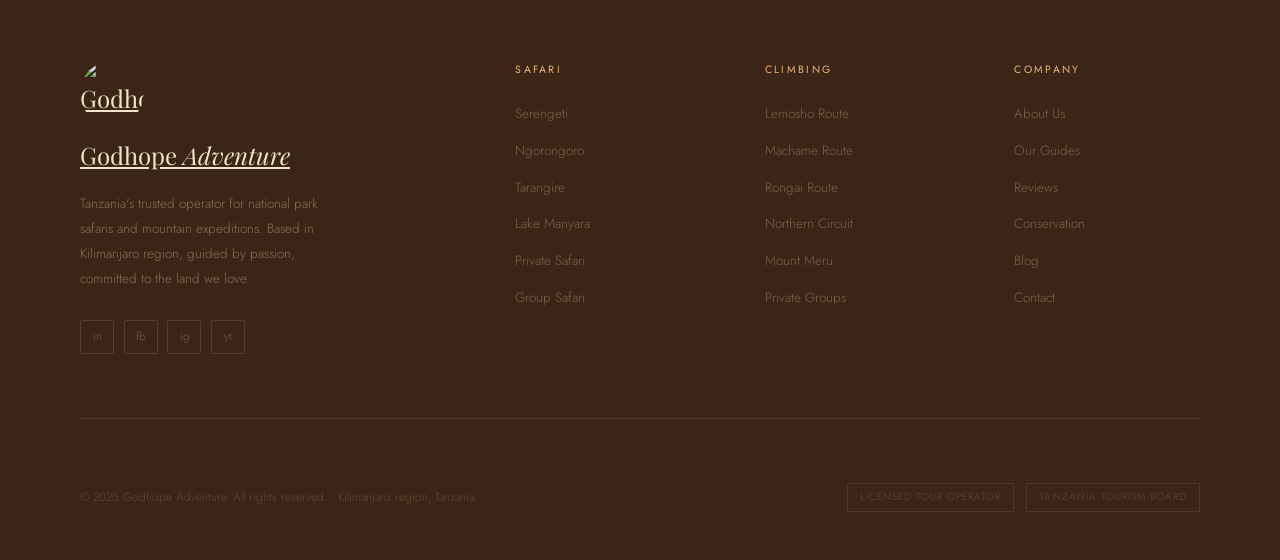
==== commit 639da203: "Update hero slide background image URL" ====
--- a/index.html
+++ b/index.html
@@ -798,7 +798,7 @@
 <!-- HERO -->
 <div class="hero" id="home">
   <div class="hero-slides" id="hero-slides">
-  <div class="hero-slide active" style="background-image:url('kilikili.avif')"></div>
+  <div class="hero-slide active" style="background-image:url('https://www.gettyimages.com/detail/photo/flamingo-flock-in-flight-mount-kilimanjaro-amboseli-royalty-free-image/1326657098?searchscope=image%2Cfilm')"></div>
   <!-- <div class="hero-slide" style="background-image:url('')"></div> -->
   <!-- <div class="hero-slide" style="background-image:url('')"></div> -->
   <div class="hero-slide" style="background-image:url('toptop.jpg')"></div>
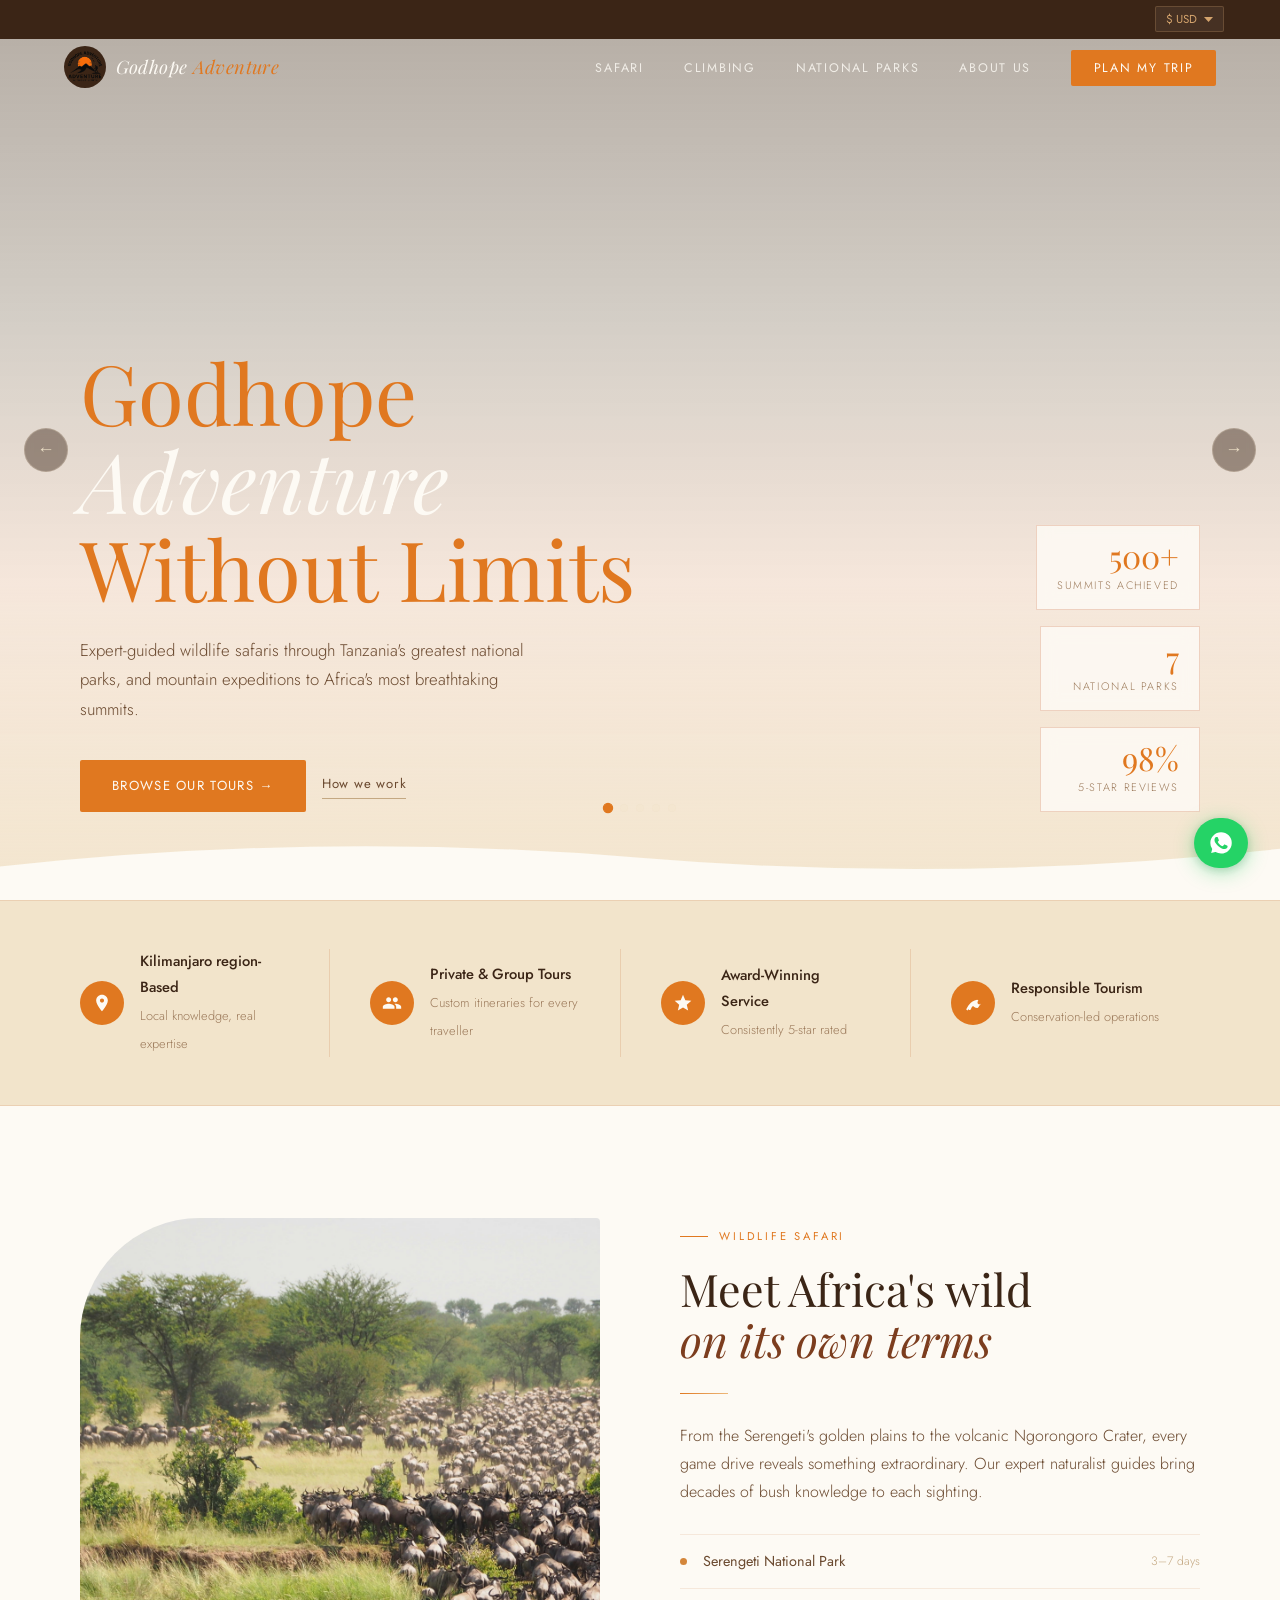
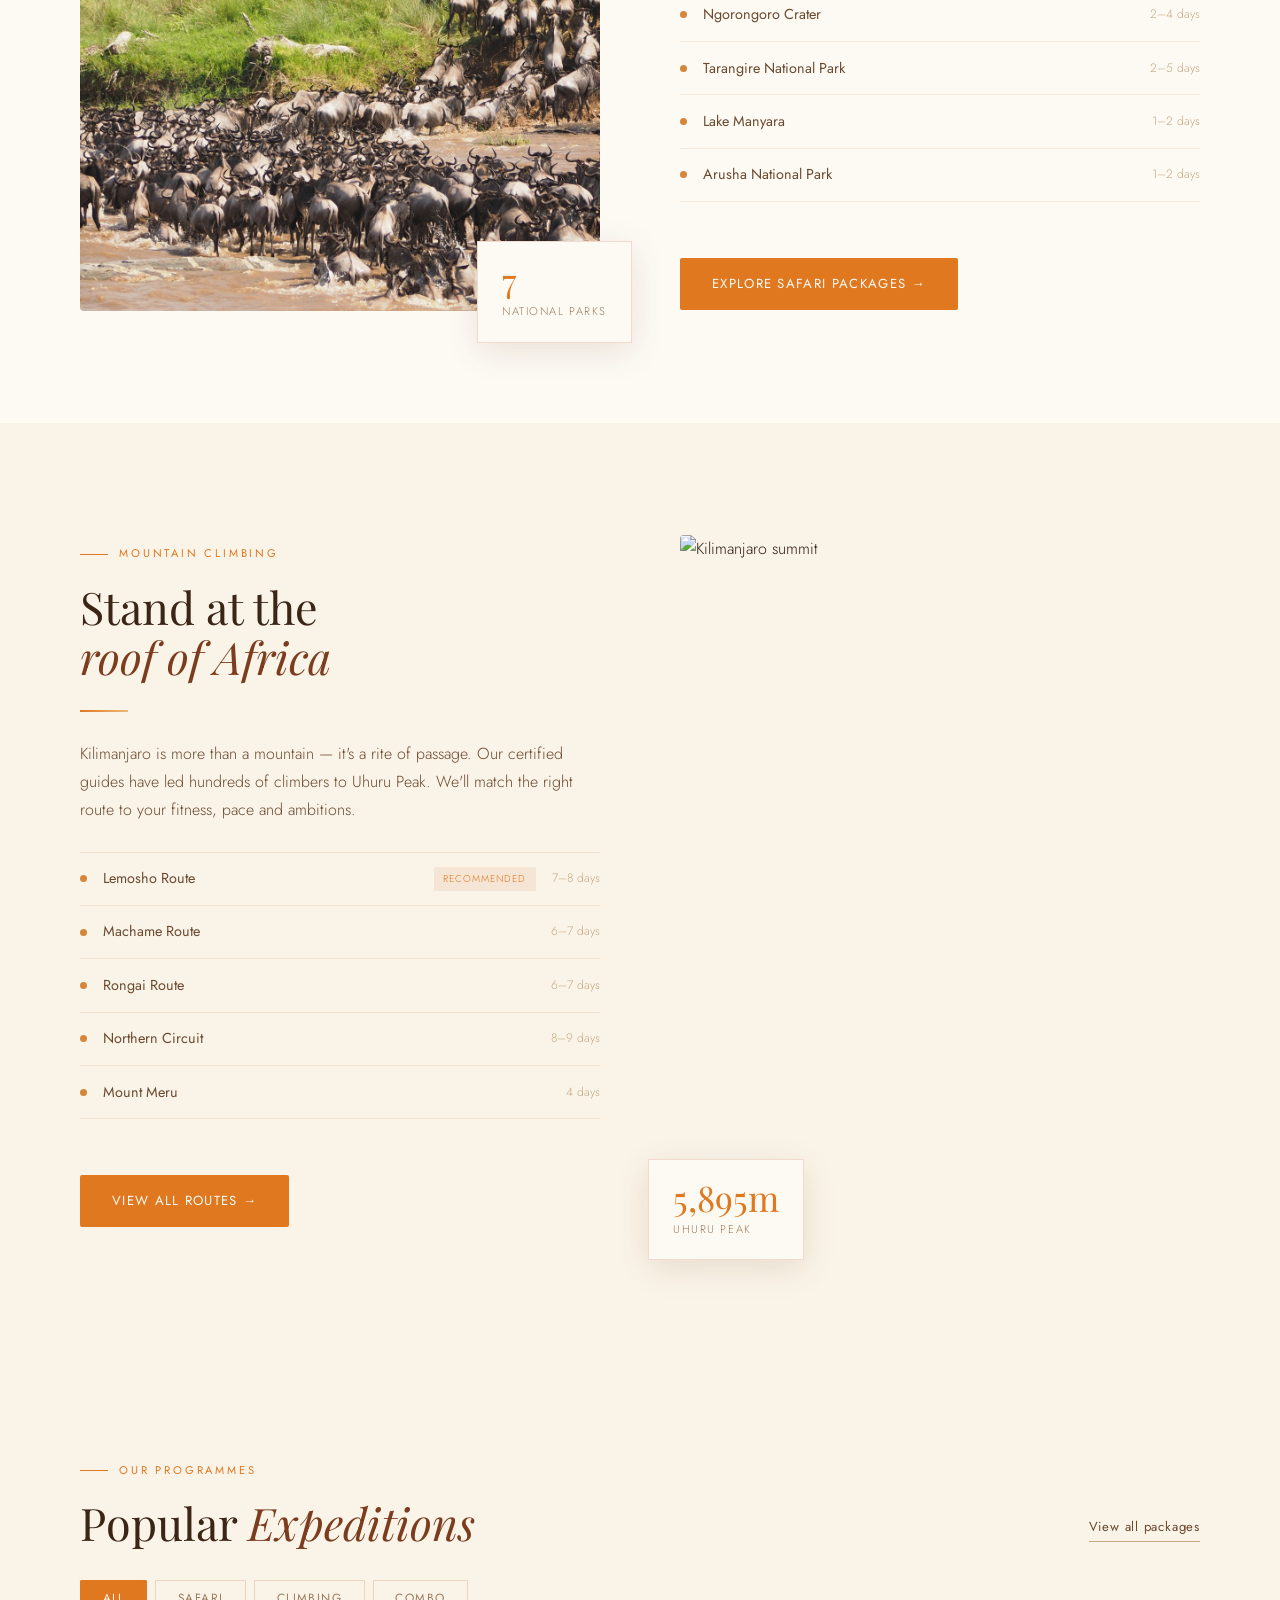
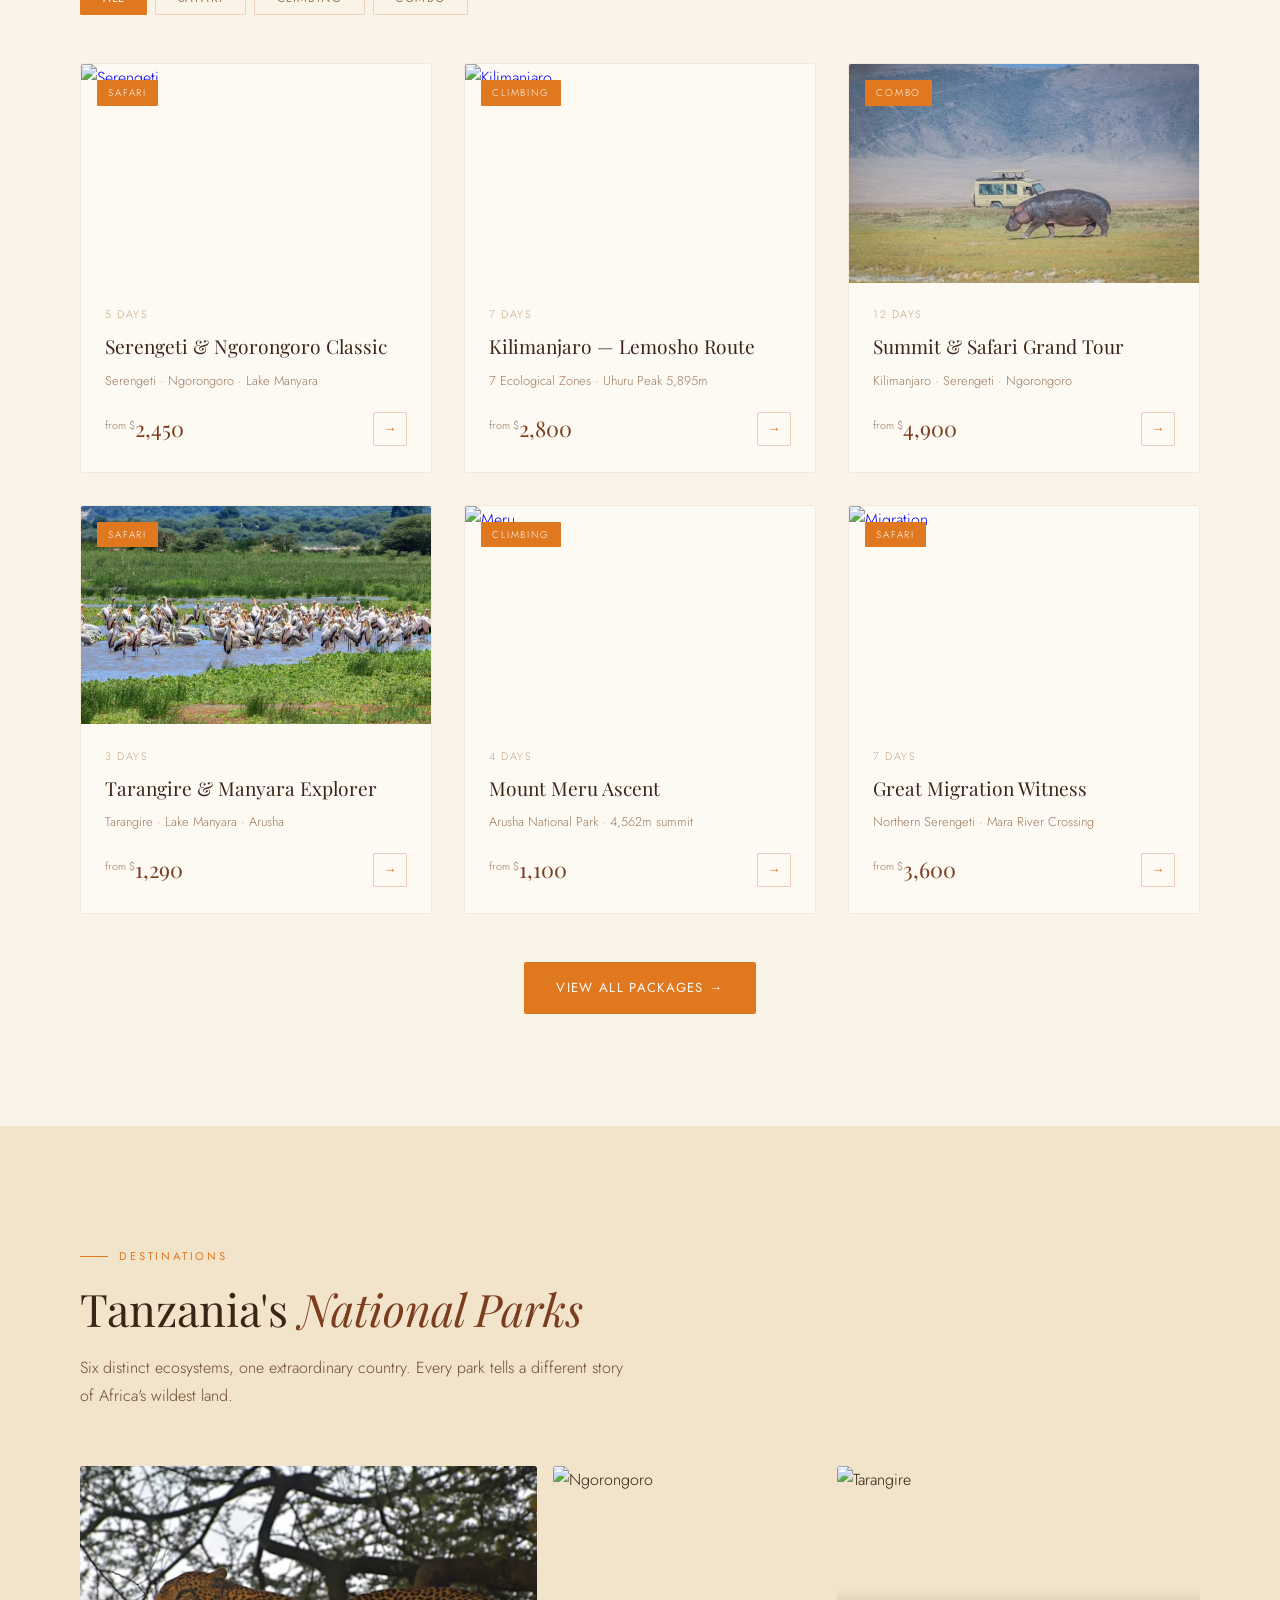
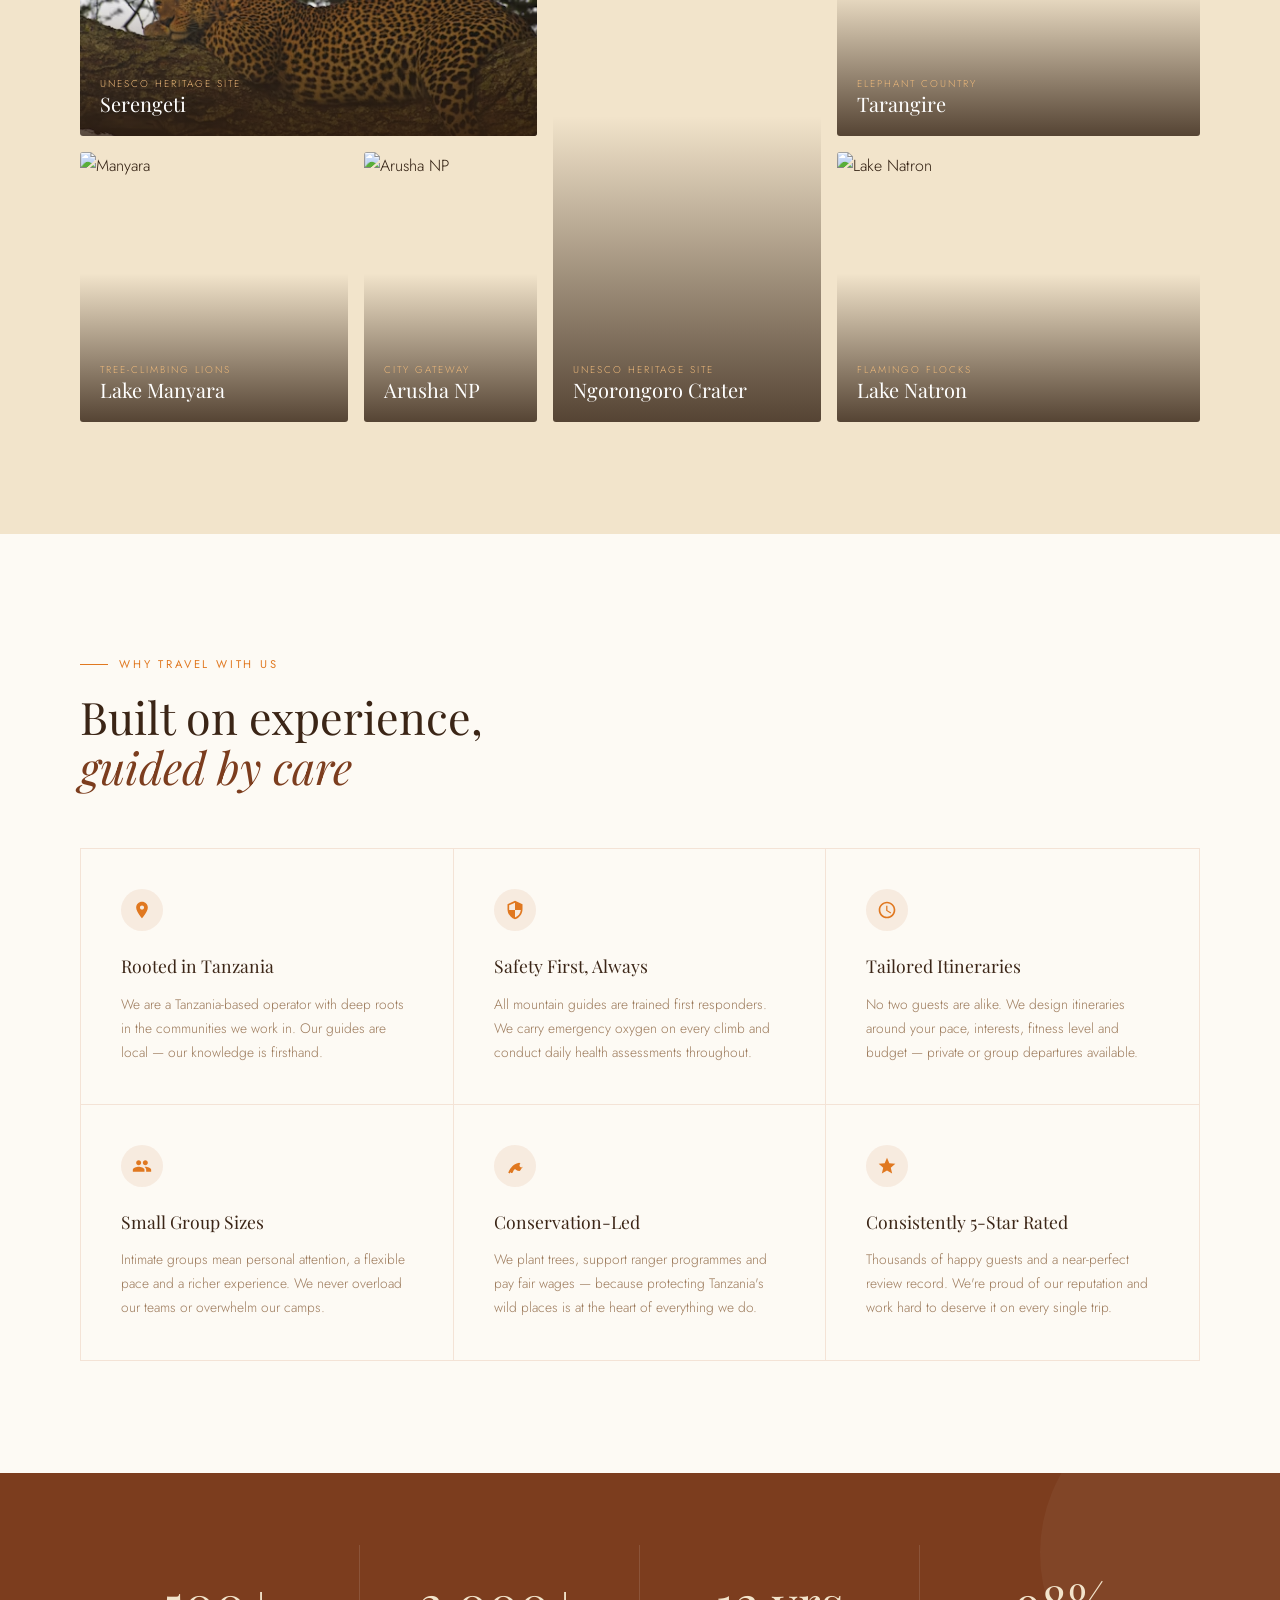
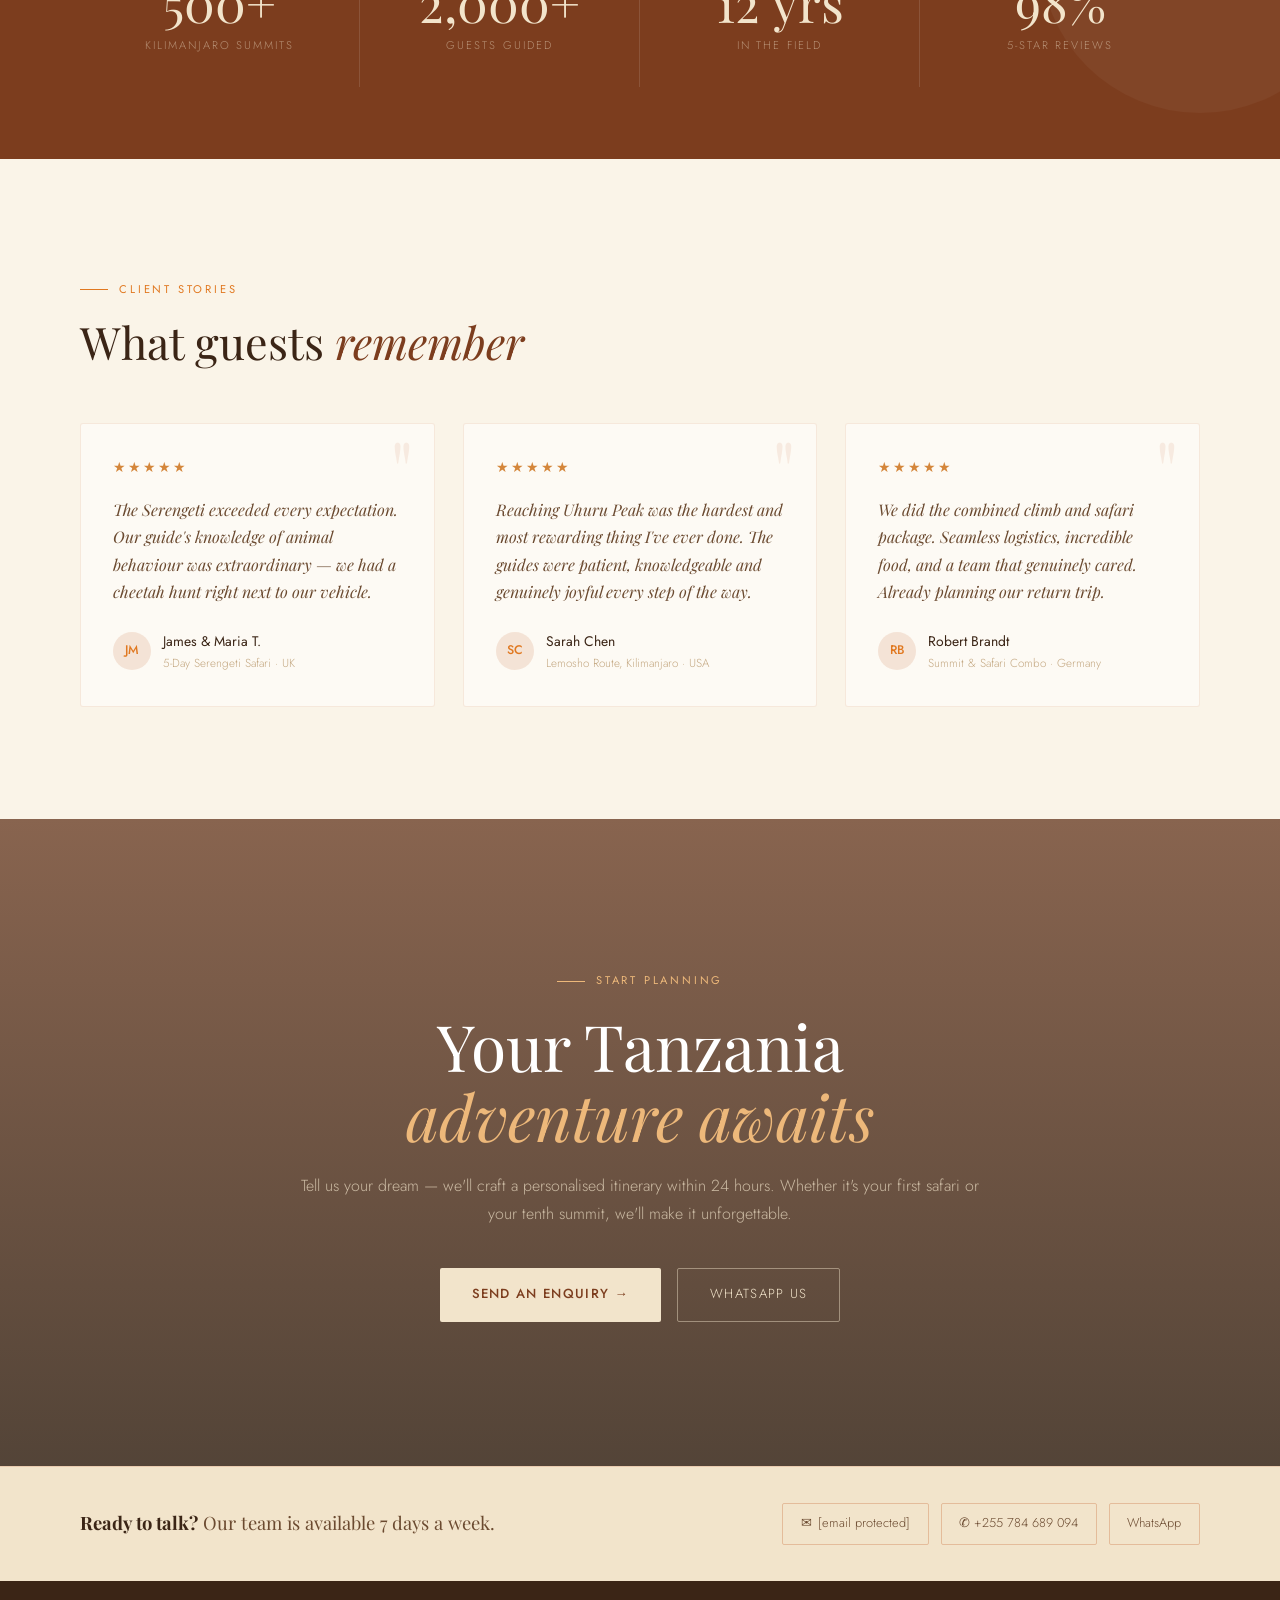
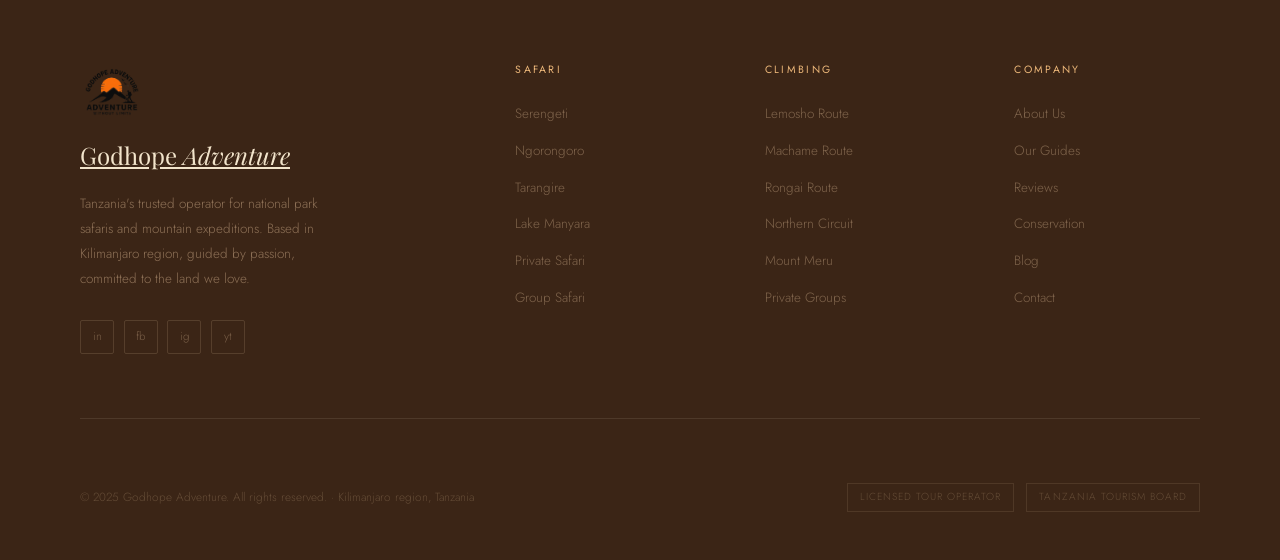
==== commit f1b8a532: "Update index.html" ====
--- a/index.html
+++ b/index.html
@@ -4,7 +4,7 @@
 <meta charset="UTF-8">
 <meta name="viewport" content="width=device-width, initial-scale=1.0">
 <title>Godhope Adventure | Tanzania Safari &amp; Climbing</title>
-<link rel="icon" type="logo.jpg" href="favicon.ico">
+<link rel="icon" type="logo.png" href="favicon.ico">
 <link rel="preconnect" href="https://fonts.googleapis.com">
 <link href="https://fonts.googleapis.com/css2?family=Playfair+Display:ital,wght@0,400;0,500;1,400;1,500&family=Jost:wght@300;400;500&display=swap" rel="stylesheet">
 <style>
@@ -747,7 +747,7 @@
 <body>
 <div class="mobile-nav" id="mob-nav" role="dialog" aria-label="Navigation menu">
   <button class="mobile-nav-close" id="mob-close" aria-label="Close menu">&#10005;</button>
-  <img src="logo.jpg" alt="Godhope Adventure" class="mob-nav-logo">
+  <img src="logo.png" alt="Godhope Adventure" class="mob-nav-logo">
   <a href="index.html" class="active">Home</a>
   <a href="safari.html">Safari</a>
   <a href="climbing.html">Climbing</a>
@@ -780,7 +780,7 @@
 </div>
 <nav id="nav">
   <a href="index.html" class="nav-logo">
-    <img src="logo.jpg" alt="Godhope Adventure" class="nav-logo-img">
+    <img src="logo.png" alt="Godhope Adventure" class="nav-logo-img">
     <span class="nav-logo-text">Godhope <em>Adventure</em></span>
   </a>
   <ul class="nav-links">
@@ -1102,7 +1102,7 @@
   <div class="footer-top">
     <div>
       <div class="footer-logo"><a href="index.html" class="footer-logo footer-logo-img-wrap">
-      <img src="logo.jpg" alt="Godhope Adventure" style="width:64px;height:64px;object-fit:contain;border-radius:50%;margin-bottom:0.6rem;display:block;">
+      <img src="logo.png" alt="Godhope Adventure" style="width:64px;height:64px;object-fit:contain;border-radius:50%;margin-bottom:0.6rem;display:block;">
       <span>Godhope <em style="font-style:italic;">Adventure</em></span>
     </a>
       </div>
@@ -1172,7 +1172,7 @@
  
 </script>
  
-<a href="https://wa.me/255000000000" class="wa-float" target="_blank" aria-label="Chat on WhatsApp">
+<a href="https://wa.me/255 784 689 094" class="wa-float" target="_blank" aria-label="Chat on WhatsApp">
   <svg viewBox="0 0 24 24" xmlns="http://www.w3.org/2000/svg">
     <path d="M17.472 14.382c-.297-.149-1.758-.867-2.03-.967-.273-.099-.471-.148-.67.15-.197.297-.767.966-.94 1.164-.173.199-.347.223-.644.075-.297-.15-1.255-.463-2.39-1.475-.883-.788-1.48-1.761-1.653-2.059-.173-.297-.018-.458.13-.606.134-.133.298-.347.446-.52.149-.174.198-.298.298-.497.099-.198.05-.371-.025-.52-.075-.149-.669-1.612-.916-2.207-.242-.579-.487-.5-.669-.51-.173-.008-.371-.01-.57-.01-.198 0-.52.074-.792.372-.272.297-1.04 1.016-1.04 2.479 0 1.462 1.065 2.875 1.213 3.074.149.198 2.096 3.2 5.077 4.487.709.306 1.262.489 1.694.625.712.227 1.36.195 1.871.118.571-.085 1.758-.719 2.006-1.413.248-.694.248-1.289.173-1.413-.074-.124-.272-.198-.57-.347zm-5.421 7.403h-.004a9.87 9.87 0 01-5.031-1.378l-.361-.214-3.741.982.998-3.648-.235-.374a9.86 9.86 0 01-1.51-5.26c.001-5.45 4.436-9.884 9.888-9.884 2.64 0 5.122 1.03 6.988 2.898a9.825 9.825 0 012.893 6.994c-.003 5.45-4.437 9.884-9.885 9.884z"/>
   </svg>
